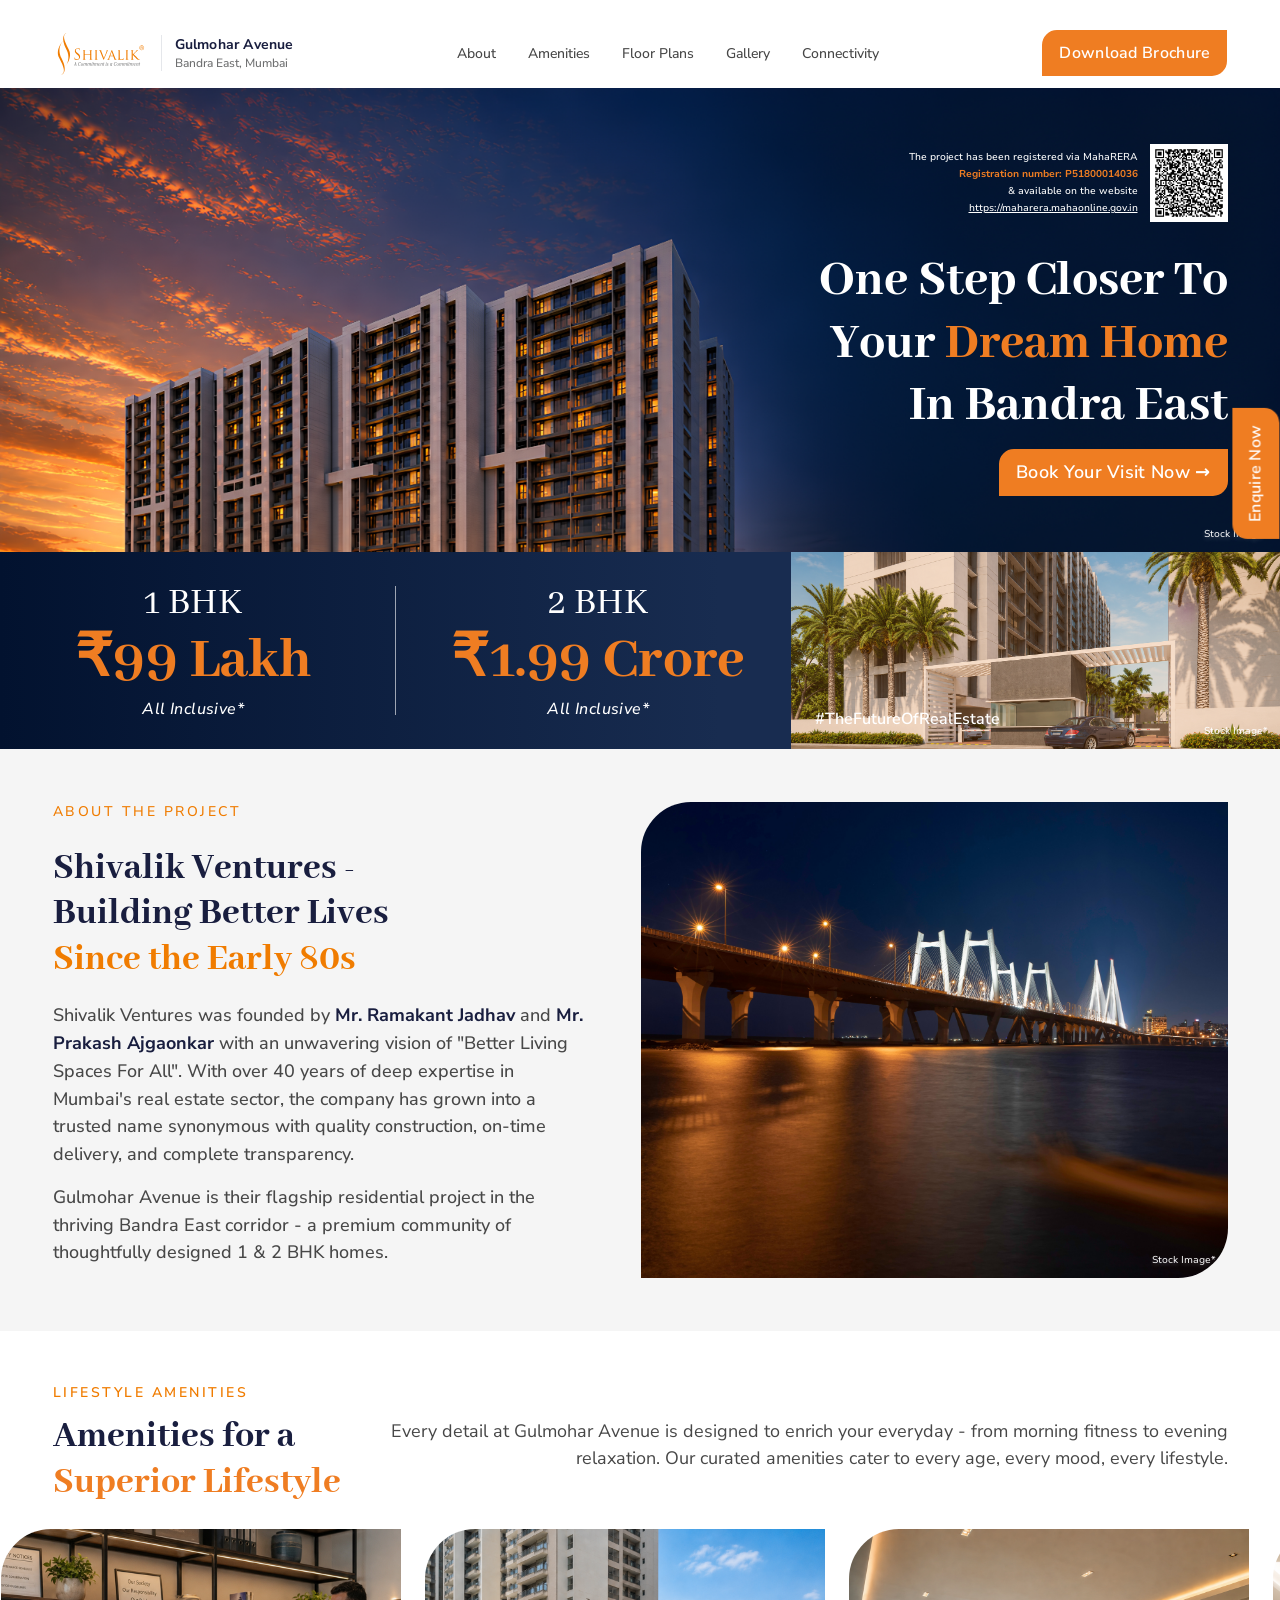
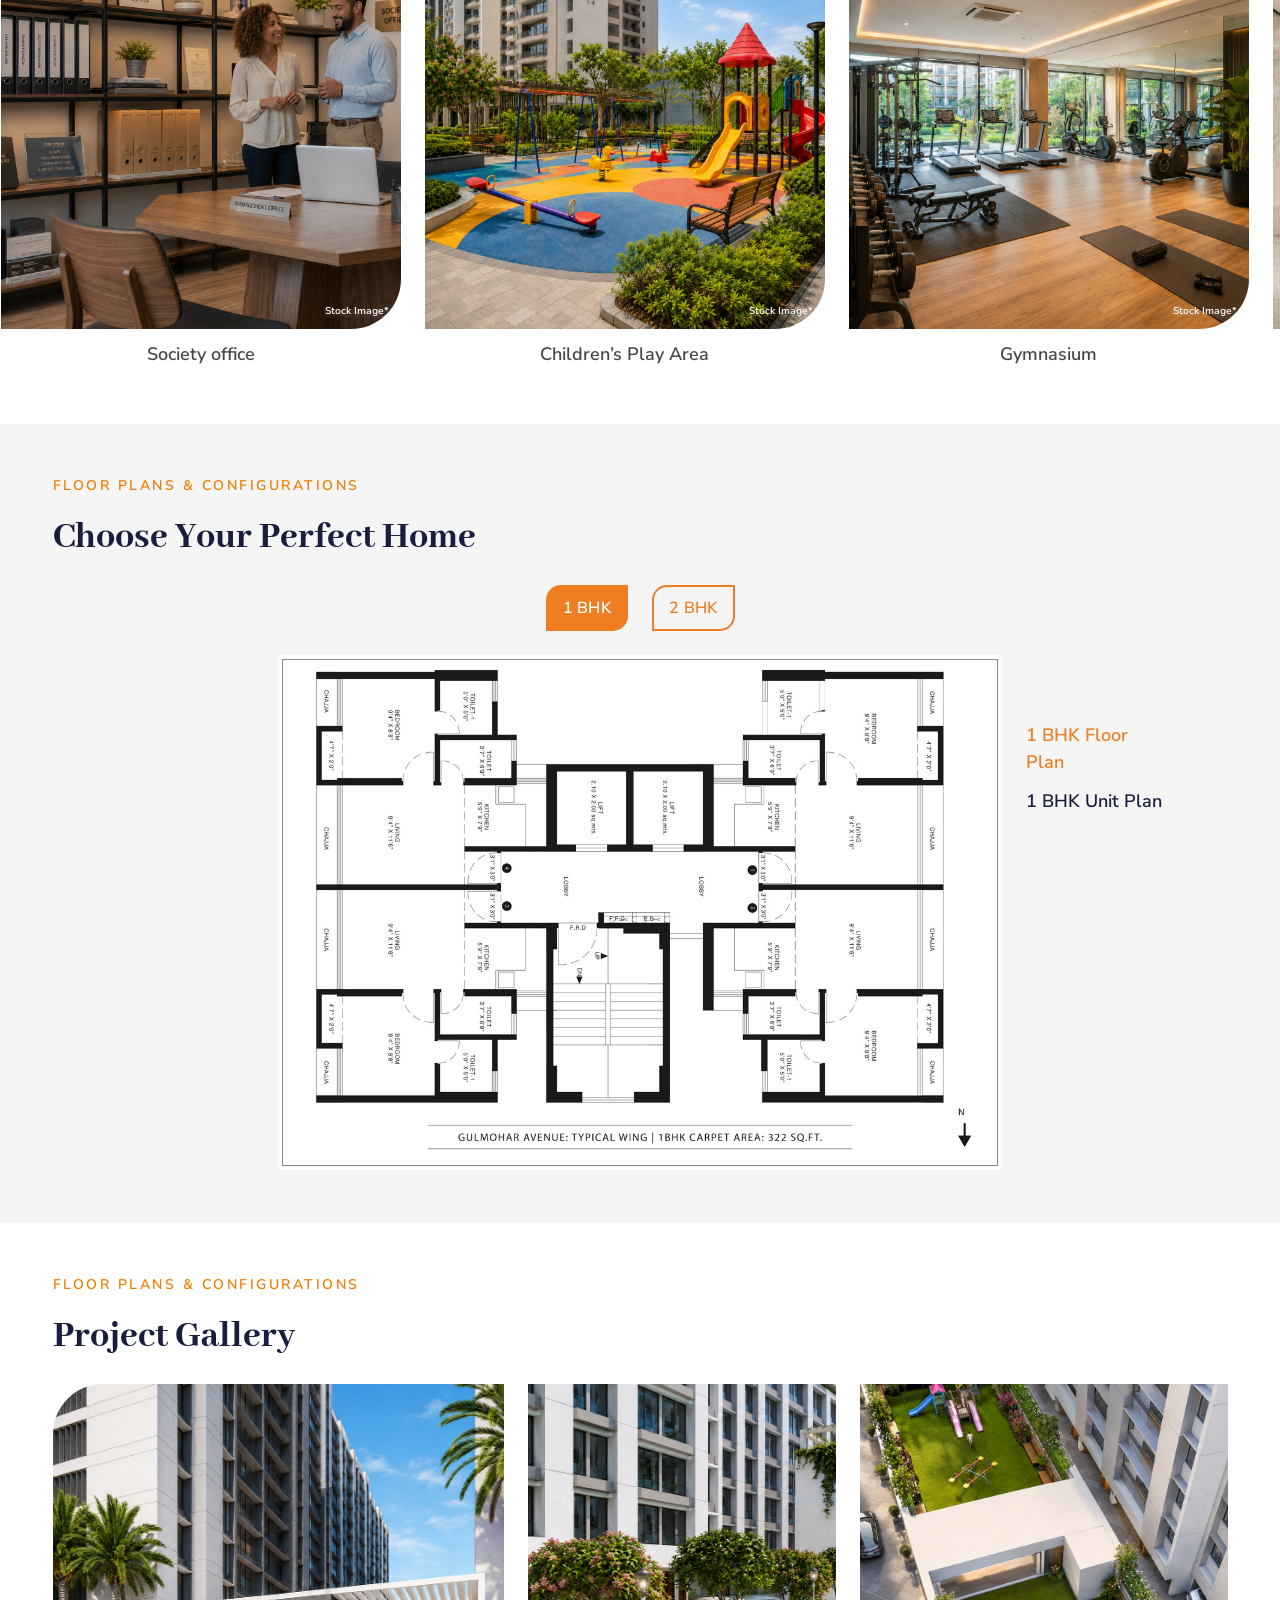
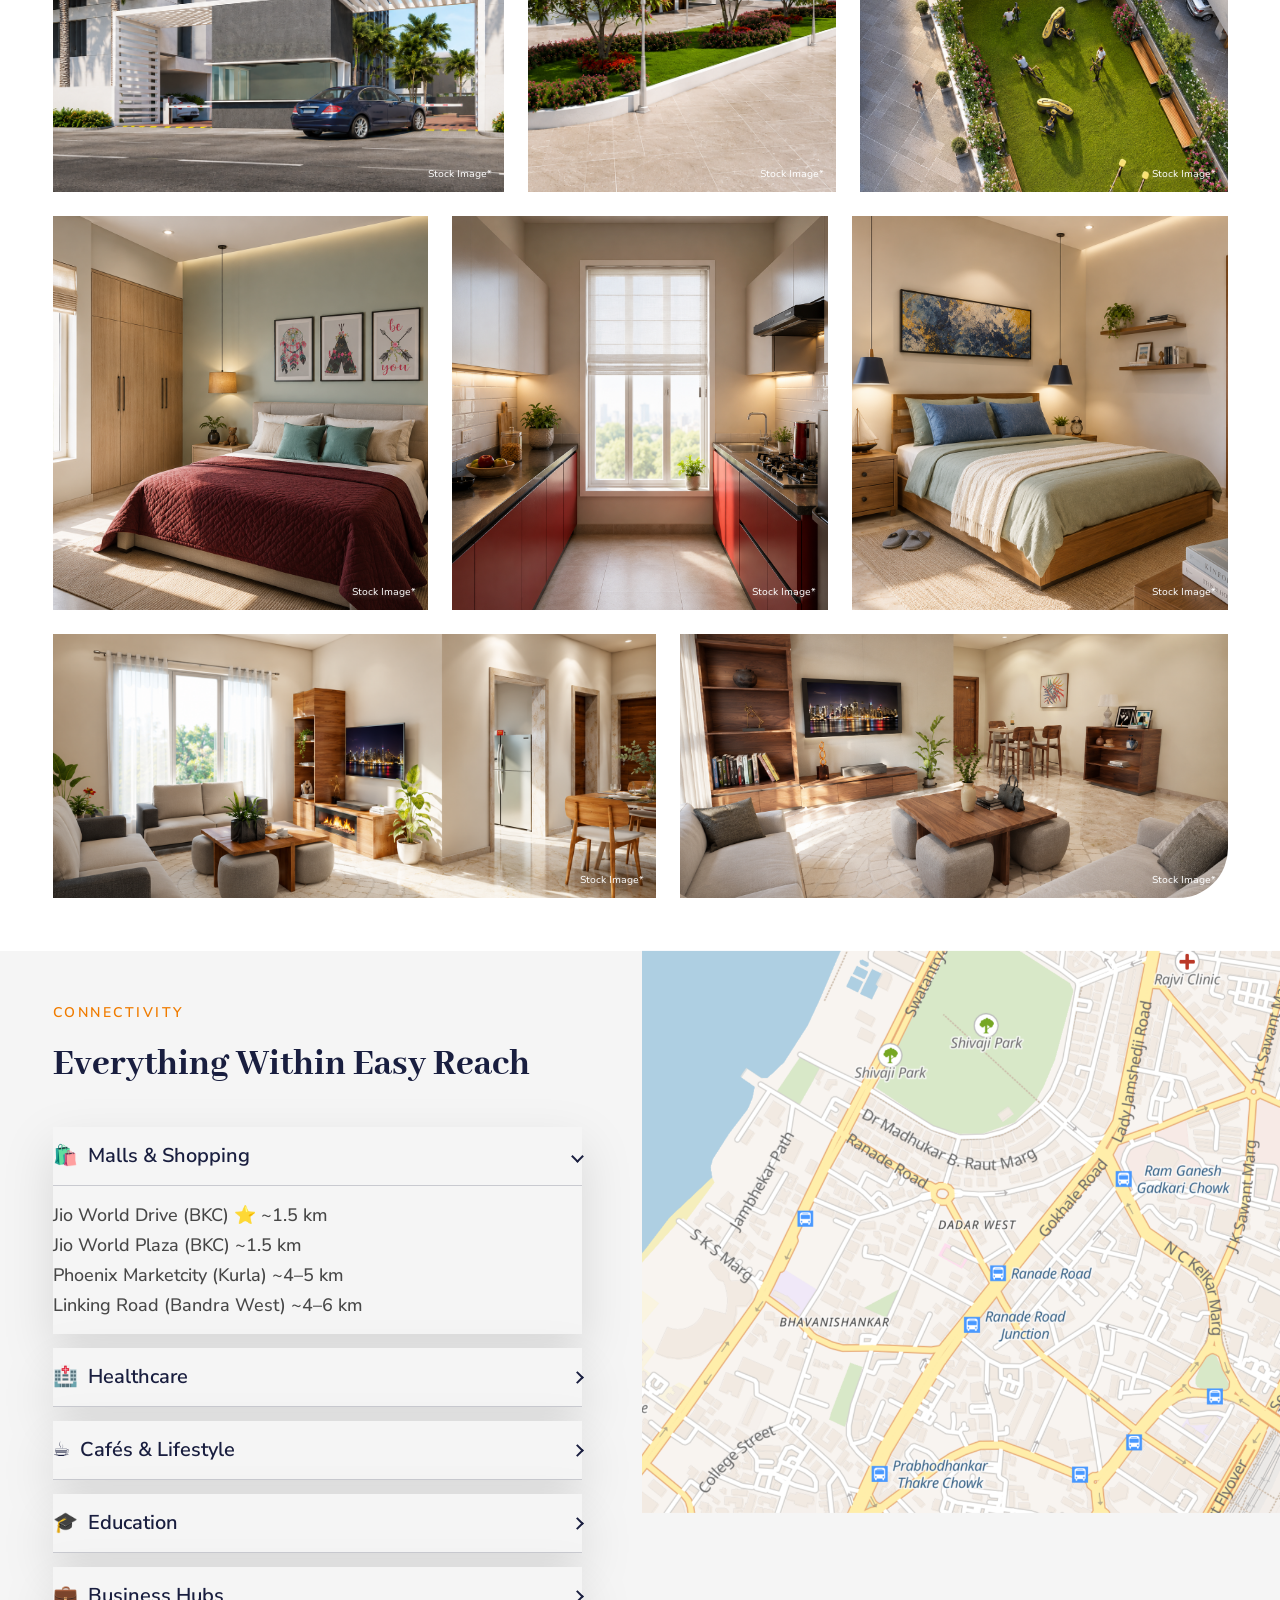
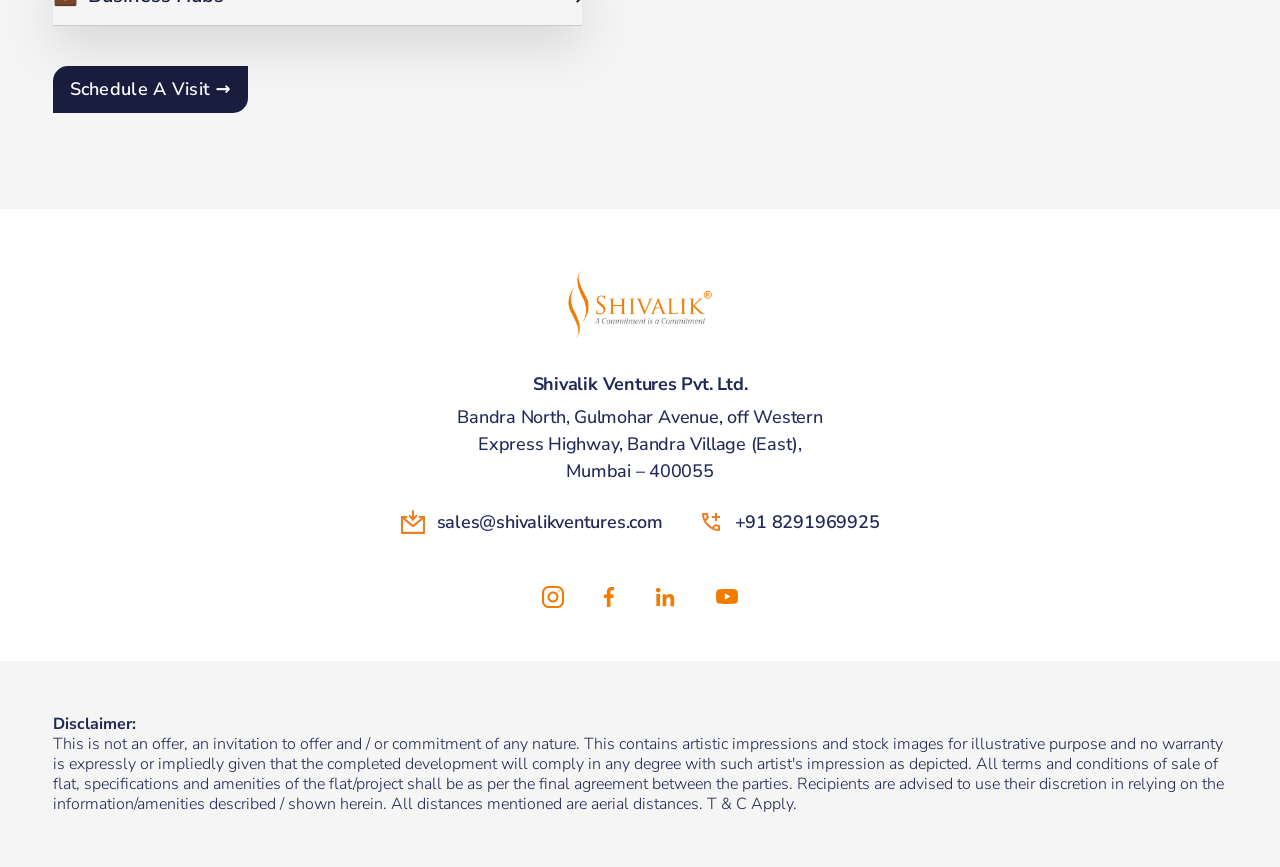
==== index.html @ 250f9757 "Add Gulmohar Avenue landing page from Figma design Static HTML/CSS/JS implementation of the Shivalik" ====
<!doctype html>
<html lang="en">
<head>
<meta charset="utf-8">
<meta name="viewport" content="width=device-width, initial-scale=1">
<title>Gulmohar Avenue | Shivalik Ventures, Bandra East, Mumbai</title>
<meta name="description" content="1 & 2 BHK homes at Gulmohar Avenue, Bandra East, Mumbai by Shivalik Ventures. MahaRERA P51800014036.">
<link rel="preconnect" href="https://fonts.googleapis.com">
<link rel="preconnect" href="https://fonts.gstatic.com" crossorigin>
<link href="https://fonts.googleapis.com/css2?family=Abhaya+Libre:wght@800&family=Nunito+Sans:wght@400;600;700&display=swap" rel="stylesheet">
<link rel="stylesheet" href="styles.css">
</head>
<body>

<header class="nav">
  <div class="container nav__inner">
    <a class="brand" href="#top">
      <img src="assets/shivalik-logo.svg" alt="Shivalik Ventures" width="96" height="55">
      <span class="brand__text"><strong>Gulmohar Avenue</strong><small>Bandra East, Mumbai</small></span>
    </a>
    <nav class="nav__menu" aria-label="Primary">
      <a href="#about">About</a>
      <a href="#amenities">Amenities</a>
      <a href="#floor-plans">Floor Plans</a>
      <a href="#gallery">Gallery</a>
      <a href="#connectivity">Connectivity</a>
    </nav>
    <a class="btn btn--orange" href="#contact">Download Brochure</a>
  </div>
</header>

<main id="top">
  <section class="hero">
    <div class="hero__image">
      <div class="container hero__content">
        <div class="rera">
          <p>The project has been registered via MahaRERA<br>
            <b>Registration number: P51800014036</b><br>
            &amp; available on the website<br>
            <a href="https://maharera.mahaonline.gov.in" target="_blank" rel="noopener">https://maharera.mahaonline.gov.in</a></p>
          <img src="assets/rera-qr.png" alt="MahaRERA QR code" width="78" height="78">
        </div>
        <h1>One Step Closer to<br>Your <em>Dream Home</em><br>In Bandra East</h1>
        <a class="btn btn--orange btn--lg" href="#contact">Book Your Visit Now →</a>
      </div>
      <span class="stock">Stock Image*</span>
    </div>
    <div class="hero__bar">
      <div class="pricing">
        <div class="price"><span class="price__cfg">1 BHK</span><span class="price__val">₹99 Lakh</span><span class="price__note">All Inclusive*</span></div>
        <div class="pricing__divider" aria-hidden="true"></div>
        <div class="price"><span class="price__cfg">2 BHK</span><span class="price__val">₹1.99 Crore</span><span class="price__note">All Inclusive*</span></div>
      </div>
      <div class="project">
        <img src="assets/project-image.png" alt="Gulmohar Avenue">
        <span class="project__tag">#TheFutureOfRealEstate</span>
        <span class="stock">Stock Image*</span>
      </div>
    </div>
  </section>

  <section class="about" id="about">
    <div class="about__text">
      <p class="eyebrow">About the Project</p>
      <h2>Shivalik Ventures -<br>Building Better Lives<br><em>Since the Early 80s</em></h2>
      <p>Shivalik Ventures was founded by <b>Mr. Ramakant Jadhav</b> and <b>Mr. Prakash Ajgaonkar</b> with an unwavering vision of "Better Living Spaces For All". With over 40 years of deep expertise in Mumbai's real estate sector, the company has grown into a trusted name synonymous with quality construction, on-time delivery, and complete transparency.</p>
      <p>Gulmohar Avenue is their flagship residential project in the thriving Bandra East corridor - a premium community of thoughtfully designed 1 &amp; 2 BHK homes.</p>
    </div>
    <figure class="about__image">
      <img src="assets/about.png" alt="Bandra-Worli Sea Link at dusk">
      <span class="stock">Stock Image*</span>
    </figure>
  </section>

  <section class="amenities" id="amenities">
    <div class="container amenities__head">
      <div>
        <p class="eyebrow">Lifestyle Amenities</p>
        <h2>Amenities for a<br><em>Superior Lifestyle</em></h2>
      </div>
      <p class="amenities__lede">Every detail at Gulmohar Avenue is designed to enrich your everyday - from morning fitness to evening relaxation. Our curated amenities cater to every age, every mood, every lifestyle.</p>
    </div>
    <div class="strip" tabindex="0" aria-label="Amenity photos">
      <figure><div class="tile"><img src="assets/office.png" alt="" loading="lazy"><span class="stock">Stock Image*</span></div><figcaption>Society office</figcaption></figure>
      <figure><div class="tile"><img src="assets/play.png" alt="" loading="lazy"><span class="stock">Stock Image*</span></div><figcaption>Children’s Play Area</figcaption></figure>
      <figure><div class="tile"><img src="assets/gym.png" alt="" loading="lazy"><span class="stock">Stock Image*</span></div><figcaption>Gymnasium</figcaption></figure>
      <figure><div class="tile"><img src="assets/lobby.png" alt="" loading="lazy"><span class="stock">Stock Image*</span></div><figcaption>Decorative Entrance Lobby</figcaption></figure>
      <figure><div class="tile"><img src="assets/hall.png" alt="" loading="lazy"><span class="stock">Stock Image*</span></div><figcaption>Multipurpose Hall</figcaption></figure>
    </div>
  </section>

  <section class="plans" id="floor-plans">
    <div class="container">
      <p class="eyebrow">Floor Plans &amp; Configurations</p>
      <h2>Choose Your Perfect Home</h2>
      <div class="plans__tabs" role="tablist">
        <button class="btn btn--orange" role="tab" aria-selected="true" data-cfg="1 BHK">1 BHK</button>
        <button class="btn btn--outline" role="tab" aria-selected="false" data-cfg="2 BHK">2 BHK</button>
      </div>
      <div class="plans__body">
        <img id="plan-img" src="assets/floor-plan.png" alt="1 BHK floor plan" width="724" height="515">
        <div class="plans__details">
          <p id="plan-title" class="plans__title">1 BHK Floor Plan</p>
          <button class="plans__link" id="plan-unit">1 BHK Unit Plan</button>
        </div>
      </div>
    </div>
  </section>

  <section class="gallery" id="gallery">
    <div class="container">
      <p class="eyebrow">Floor Plans &amp; Configurations</p>
      <h2>Project Gallery</h2>
      <div class="bento">
        <div class="bento__row bento__row--1">
          <figure class="g g1"><img src="assets/gallery-1.png" alt="" loading="lazy"><span class="stock">Stock Image*</span></figure>
          <figure class="g g2"><img src="assets/gallery-2.png" alt="" loading="lazy"><span class="stock">Stock Image*</span></figure>
          <figure class="g g3"><img src="assets/gallery-3.png" alt="" loading="lazy"><span class="stock">Stock Image*</span></figure>
        </div>
        <div class="bento__row bento__row--2">
          <figure class="g"><img src="assets/gallery-4.png" alt="" loading="lazy"><span class="stock">Stock Image*</span></figure>
          <figure class="g"><img src="assets/gallery-5.png" alt="" loading="lazy"><span class="stock">Stock Image*</span></figure>
          <figure class="g"><img src="assets/gallery-6.png" alt="" loading="lazy"><span class="stock">Stock Image*</span></figure>
        </div>
        <div class="bento__row bento__row--3">
          <figure class="g g7"><img src="assets/gallery-7.png" alt="" loading="lazy"><span class="stock">Stock Image*</span></figure>
          <figure class="g g8"><img src="assets/gallery-8.png" alt="" loading="lazy"><span class="stock">Stock Image*</span></figure>
        </div>
      </div>
    </div>
  </section>

  <section class="connect" id="connectivity">
    <div class="connect__map"><img src="assets/map.png" alt="Map of the area around Gulmohar Avenue"></div>
    <div class="connect__left">
      <p class="eyebrow">Connectivity</p>
      <h2>Everything Within Easy Reach</h2>
      <div class="acc">
        <details open>
          <summary>🛍️&nbsp; Malls &amp; Shopping</summary>
          <ul><li>Jio World Drive (BKC) ⭐ ~1.5 km</li><li>Jio World Plaza (BKC) ~1.5 km</li><li>Phoenix Marketcity (Kurla) ~4–5 km</li><li>Linking Road (Bandra West) ~4–6 km</li></ul>
        </details>
        <details>
          <summary>🏥&nbsp; Healthcare</summary>
          <ul><li>Jio World Drive (BKC) ⭐ ~1.5 km</li><li>Jio World Plaza (BKC) ~1.5 km</li><li>Phoenix Marketcity (Kurla) ~4–5 km</li><li>Linking Road (Bandra West) ~4–6 km</li></ul>
        </details>
        <details>
          <summary>☕&nbsp; Cafés &amp; Lifestyle</summary>
          <ul><li>Jio World Drive (BKC) ⭐ ~1.5 km</li><li>Jio World Plaza (BKC) ~1.5 km</li><li>Phoenix Marketcity (Kurla) ~4–5 km</li><li>Linking Road (Bandra West) ~4–6 km</li></ul>
        </details>
        <details>
          <summary>🎓&nbsp; Education</summary>
          <ul><li>Jio World Drive (BKC) ⭐ ~1.5 km</li><li>Jio World Plaza (BKC) ~1.5 km</li><li>Phoenix Marketcity (Kurla) ~4–5 km</li><li>Linking Road (Bandra West) ~4–6 km</li></ul>
        </details>
        <details>
          <summary>💼&nbsp; Business Hubs</summary>
          <ul><li>Jio World Drive (BKC) ⭐ ~1.5 km</li><li>Jio World Plaza (BKC) ~1.5 km</li><li>Phoenix Marketcity (Kurla) ~4–5 km</li><li>Linking Road (Bandra West) ~4–6 km</li></ul>
        </details>
      </div>
      <a class="btn btn--blue btn--lg" href="#contact">Schedule A Visit →</a>
    </div>
  </section>
</main>

<footer id="contact">
  <div class="contact">
    <div class="contact__logo"><img src="assets/mindstep-logo.png" alt="Gulmohar Avenue"></div>
    <address>
      <strong>Shivalik Ventures Pvt. Ltd.</strong>
      Bandra North, Gulmohar Avenue, off Western Express Highway, Bandra Village (East), Mumbai – 400055
    </address>
    <div class="contact__row">
      <a href="mailto:sales@shivalikventures.com"><img src="assets/email-icon.svg" alt="" width="24" height="24">sales@shivalikventures.com</a>
      <a href="tel:+918291969925"><img src="assets/call-icon.svg" alt="" width="24" height="24">+91 8291969925</a>
    </div>
    <div class="social">
      <a href="#" aria-label="Instagram"><img src="assets/instagram.svg" alt="" width="22" height="22"></a>
      <a href="#" aria-label="Facebook"><img src="assets/facebook.svg" alt="" width="10" height="20"></a>
      <a href="#" aria-label="LinkedIn"><img src="assets/linkedin.svg" alt="" width="22" height="22"></a>
      <a href="#" aria-label="YouTube"><img src="assets/youtube.svg" alt="" width="22" height="22"></a>
    </div>
  </div>
  <div class="disclaimer">
    <div class="container">
      <b>Disclaimer:</b>
      <p>This is not an offer, an invitation to offer and / or commitment of any nature. This contains artistic impressions and stock images for illustrative purpose and no warranty is expressly or impliedly given that the completed development will comply in any degree with such artist's impression as depicted. All terms and conditions of sale of flat, specifications and amenities of the flat/project shall be as per the final agreement between the parties. Recipients are advised to use their discretion in relying on the information/amenities described / shown herein. All distances mentioned are aerial distances. T &amp; C Apply.</p>
    </div>
  </div>
</footer>

<a class="enquire btn btn--orange" href="#contact">Enquire Now</a>

<script src="main.js"></script>
</body>
</html>
---- styles.css ----
:root {
  --orange: #ef7d22;
  --orange-text: #f07c00;
  --blue: #191e3f;
  --body: #474747;
  --grey: #f5f5f5;
  --radius: 50px;
  --sans: "Proxima Nova", "Nunito Sans", system-ui, sans-serif;
  --serif: "Abhaya Libre", Georgia, serif;
}
*, *::before, *::after { box-sizing: border-box; }
html { scroll-behavior: smooth; scroll-padding-top: 80px; }
body { margin: 0; font-family: var(--sans); color: var(--body); background: #fff; font-size: 18px; line-height: 1.5; }
img { display: block; max-width: 100%; }
a { color: inherit; }
h1, h2 { font-family: var(--serif); font-weight: 800; color: var(--blue); margin: 0; }
h2 { font-size: clamp(30px, 4vw, 38px); line-height: 1.2; }
em { font-style: normal; color: var(--orange); }
.container { width: min(1175px, 100% - 32px); margin-inline: auto; }
.eyebrow { margin: 0 0 20px; color: var(--orange-text); font-size: 14px; font-weight: 600; letter-spacing: 2.5px; text-transform: uppercase; line-height: 18px; }

.btn { display: inline-flex; align-items: center; justify-content: center; padding: 10px 15px; border: 2px solid transparent; border-radius: 15px 0 15px 0; font: 600 16px/22.5px var(--sans); letter-spacing: .3px; color: #fff; text-decoration: none; cursor: pointer; white-space: nowrap; }
.btn--lg { font-size: 18px; }
.btn--orange { background: var(--orange); border-color: var(--orange); }
.btn--outline { background: transparent; border-color: var(--orange); color: var(--orange); }
.btn--blue { background: var(--blue); border-color: var(--blue); }

.stock { position: absolute; right: 12px; bottom: 12px; font-size: 10px; line-height: 12px; color: #fff; text-shadow: 0 2px 4px rgba(255,255,255,.25); }

/* Nav */
.nav { position: sticky; top: 0; z-index: 20; background: #fff; }
.nav__inner { display: flex; align-items: center; justify-content: space-between; gap: 24px; height: 88px; padding-top: 18px; }
.brand { display: flex; align-items: center; gap: 12px; text-decoration: none; }
.brand__text { display: flex; flex-direction: column; border-left: 1px solid #e5e7eb; padding-left: 13px; }
.brand__text strong { font-size: 14px; line-height: 19.5px; letter-spacing: .2px; color: var(--blue); }
.brand__text small { font-size: 12px; line-height: 16.5px; color: #6e6f70; font-weight: 500; }
.nav__menu { display: flex; gap: 32px; font-size: 14px; font-weight: 500; }
.nav__menu a { text-decoration: none; }
.nav__menu a:hover { color: var(--orange); }

/* Hero */
.hero__image { position: relative; height: 464px; background: #03122c url("assets/hero.png") left top / cover no-repeat; }
.hero__content { height: 100%; display: flex; flex-direction: column; align-items: flex-end; justify-content: center; gap: 12px; text-align: right; color: #fff; }
.hero h1 { color: #fff; font-size: clamp(34px, 4.6vw, 52px); line-height: 1.2; text-transform: capitalize; }
.hero h1 em { color: var(--orange); }
.rera { display: flex; align-items: center; gap: 12px; font-size: 10px; line-height: 17px; font-weight: 500; margin-bottom: 16px; }
.rera p { margin: 0; }
.rera b { color: var(--orange); }
.rera img { width: 78px; height: 78px; object-fit: cover; }
.hero__bar { display: grid; grid-template-columns: 826fr 510fr; height: 197px; }
.pricing { background: linear-gradient(90deg, #02122f, #182c50 91%); display: flex; align-items: center; justify-content: center; gap: 36px; color: #fff; text-align: center; }
.price { display: flex; flex-direction: column; align-items: center; gap: 3px; width: 332px; letter-spacing: .4px; }
.price__cfg { font-family: var(--serif); font-size: 39px; line-height: 1.2; }
.price__val { font-family: var(--serif); font-weight: 800; font-size: clamp(36px, 4.6vw, 63px); line-height: 1.1; color: var(--orange); white-space: nowrap; }
.price__note { font-style: italic; font-weight: 500; font-size: 16px; }
.pricing__divider { width: 1px; height: 129px; background: rgba(255,255,255,.6); }
.project { position: relative; overflow: hidden; }
.project img { width: 100%; height: 100%; object-fit: cover; }
.project::after { content: ""; position: absolute; inset: 0; background: rgba(239,125,34,.2); }
.project__tag, .project .stock { z-index: 1; }
.project__tag { position: absolute; left: 24px; bottom: 18px; color: #fff; font-weight: 600; font-size: 16px; }

/* About */
.about { display: flex; align-items: center; justify-content: center; gap: 56px; min-height: 582px; padding: 40px 16px; background: var(--grey); }
.about__text { width: 532px; }
.about__text h2 { margin-bottom: 20px; line-height: 1.2; }
.about__text h2 em { color: var(--orange-text); }
.about__text p { margin: 0 0 15px; font-weight: 500; line-height: 27.75px; }
.about__text p.eyebrow { margin-bottom: 20px; }
.about__text b { color: var(--blue); }
.about__image { position: relative; margin: 0; width: 587px; height: 476px; overflow: hidden; border-radius: var(--radius) 0 var(--radius) 0; }
.about__image img { width: 100%; height: 100%; object-fit: cover; }

/* Amenities */
.amenities { padding-top: 53px; }
.amenities__head { display: flex; align-items: center; gap: 19px; padding-bottom: 24px; }
.amenities__head > div { flex: none; }
.amenities__head .eyebrow { margin-bottom: 12px; }
.amenities__lede { flex: 1; margin: 0; text-align: right; line-height: 27px; }
.strip { display: flex; gap: 24px; overflow-x: auto; padding: 0 0 16px; scroll-snap-type: x proximity; scrollbar-width: thin; }
.strip figure { flex: none; width: 400px; margin: 0; scroll-snap-align: start; text-align: center; font-weight: 600; }
.strip figure:first-child { margin-left: max(16px, (100vw - 1175px) / 2); }
.strip figure:last-child { margin-right: 16px; }
.tile { position: relative; height: 400px; margin-bottom: 12px; overflow: hidden; border-radius: var(--radius) 0 var(--radius) 0; }
.tile img { width: 100%; height: 100%; object-fit: cover; }

/* Floor plans */
.plans { margin-top: 40px; padding: 53px 0; background: var(--grey); }
.plans h2 { margin-bottom: 24px; }
.plans__tabs { display: flex; justify-content: center; gap: 24px; margin-bottom: 24px; }
.plans__body { position: relative; display: flex; justify-content: center; }
.plans__body img { width: 724px; height: auto; object-fit: cover; }
.plans__details { position: absolute; left: calc(50% + 386px); top: 67px; width: 137px; display: flex; flex-direction: column; gap: 12px; font-weight: 600; line-height: 27px; }
.plans__title { margin: 0; color: var(--orange); }
.plans__link { padding: 0; border: 0; background: none; font: inherit; color: var(--blue); text-align: left; cursor: pointer; }

/* Gallery */
.gallery { padding: 53px 0; }
.gallery h2 { margin-bottom: 24px; }
.bento { display: flex; flex-direction: column; gap: 24px; }
.bento__row { display: flex; gap: 24px; }
.bento__row--1 { height: 408px; }
.bento__row--2 { height: 394px; }
.bento__row--3 { height: 264px; }
.g { position: relative; margin: 0; flex: 1; overflow: hidden; }
.g img { width: 100%; height: 100%; object-fit: cover; }
.g1 { flex: 0 0 451px; border-top-left-radius: var(--radius); }
.g3 { flex: 0 0 368px; }
.g7 { flex: 0 0 603px; }
.g8 { border-bottom-right-radius: var(--radius); }

/* Connectivity */
.connect { position: relative; display: grid; grid-template-columns: 1fr 638px; background: var(--grey); }
.connect__map { order: 2; position: relative; }
.connect__map img { position: sticky; top: 88px; width: 100%; height: 562px; object-fit: cover; }
.connect__left { padding: 53px 60px 96px max(16px, calc((100vw - 1175px) / 2)); }
.connect__left h2 { margin-bottom: 40px; }
.acc { display: flex; flex-direction: column; gap: 14px; margin-bottom: 40px; max-width: 570px; }
.acc details { background: var(--grey); filter: drop-shadow(0 20px 25px rgba(0,0,0,.12)); }
.acc summary { display: flex; align-items: center; justify-content: space-between; padding: 14px 0; border-bottom: 1px solid rgba(25,30,63,.2); font-size: 20px; font-weight: 600; color: var(--blue); cursor: pointer; list-style: none; }
.acc summary::-webkit-details-marker { display: none; }
.acc summary::after { content: ""; width: 9px; height: 9px; border-right: 2px solid var(--blue); border-bottom: 2px solid var(--blue); transform: rotate(45deg); transition: transform .2s; }
.acc details:not([open]) summary::after { transform: rotate(-45deg); }
.acc ul { margin: 0; padding: 14px 0; list-style: none; font-weight: 500; line-height: 30px; }

/* Footer */
.contact { display: flex; flex-direction: column; align-items: center; gap: 24px; padding: 53px 16px; text-align: center; color: #222957; letter-spacing: -.23px; }
.contact__logo { width: 246px; height: 85px; overflow: hidden; }
.contact__logo img { width: 100%; height: 100%; object-fit: contain; }
.contact address { max-width: 382px; font-style: normal; font-weight: 500; line-height: 27px; }
.contact address strong { display: block; margin-bottom: 6px; font-weight: 700; }
.contact__row { display: flex; flex-wrap: wrap; justify-content: center; gap: 12px 36px; }
.contact__row a { display: flex; align-items: center; gap: 12px; font-weight: 600; text-decoration: none; }
.social { display: flex; align-items: center; gap: 40px; margin-top: 26px; }
.disclaimer { padding: 53px 0; background: var(--grey); color: #202751; font-size: 16px; line-height: 20px; }
.disclaimer p { margin: 0; font-weight: 300; }

.enquire { position: fixed; right: -41px; top: 50%; z-index: 30; transform: rotate(-90deg); transform-origin: center; }

/* Responsive */
@media (max-width: 1100px) {
  .nav__menu { display: none; }
  .connect { grid-template-columns: 1fr; }
  .connect__map { order: 0; }
  .connect__map img { position: static; height: 360px; }
  .connect__left { padding: 40px 16px 64px; }
  .plans__details { position: static; width: auto; margin-top: 16px; }
  .plans__body { flex-direction: column; align-items: center; }
}
@media (max-width: 860px) {
  .brand__text { display: none; }
  .hero__image { background-position: 30% top; }
  .hero__content { align-items: flex-start; text-align: left; }
  .hero__bar { grid-template-columns: 1fr; height: auto; }
  .pricing { flex-direction: column; gap: 24px; padding: 32px 16px; }
  .pricing__divider { width: 129px; height: 1px; }
  .price { width: auto; }
  .project { height: 197px; }
  .about { flex-direction: column; }
  .about__text, .about__image { width: 100%; }
  .about__image { height: 320px; }
  .amenities__head { flex-direction: column; align-items: flex-start; }
  .amenities__lede { text-align: left; }
  .strip figure { width: 280px; }
  .tile { height: 280px; }
  .bento__row { flex-direction: column; height: auto; }
  .g, .g1, .g3, .g7 { flex: none; height: 240px; }
  .nav__inner .btn { padding: 8px 10px; font-size: 14px; }
}
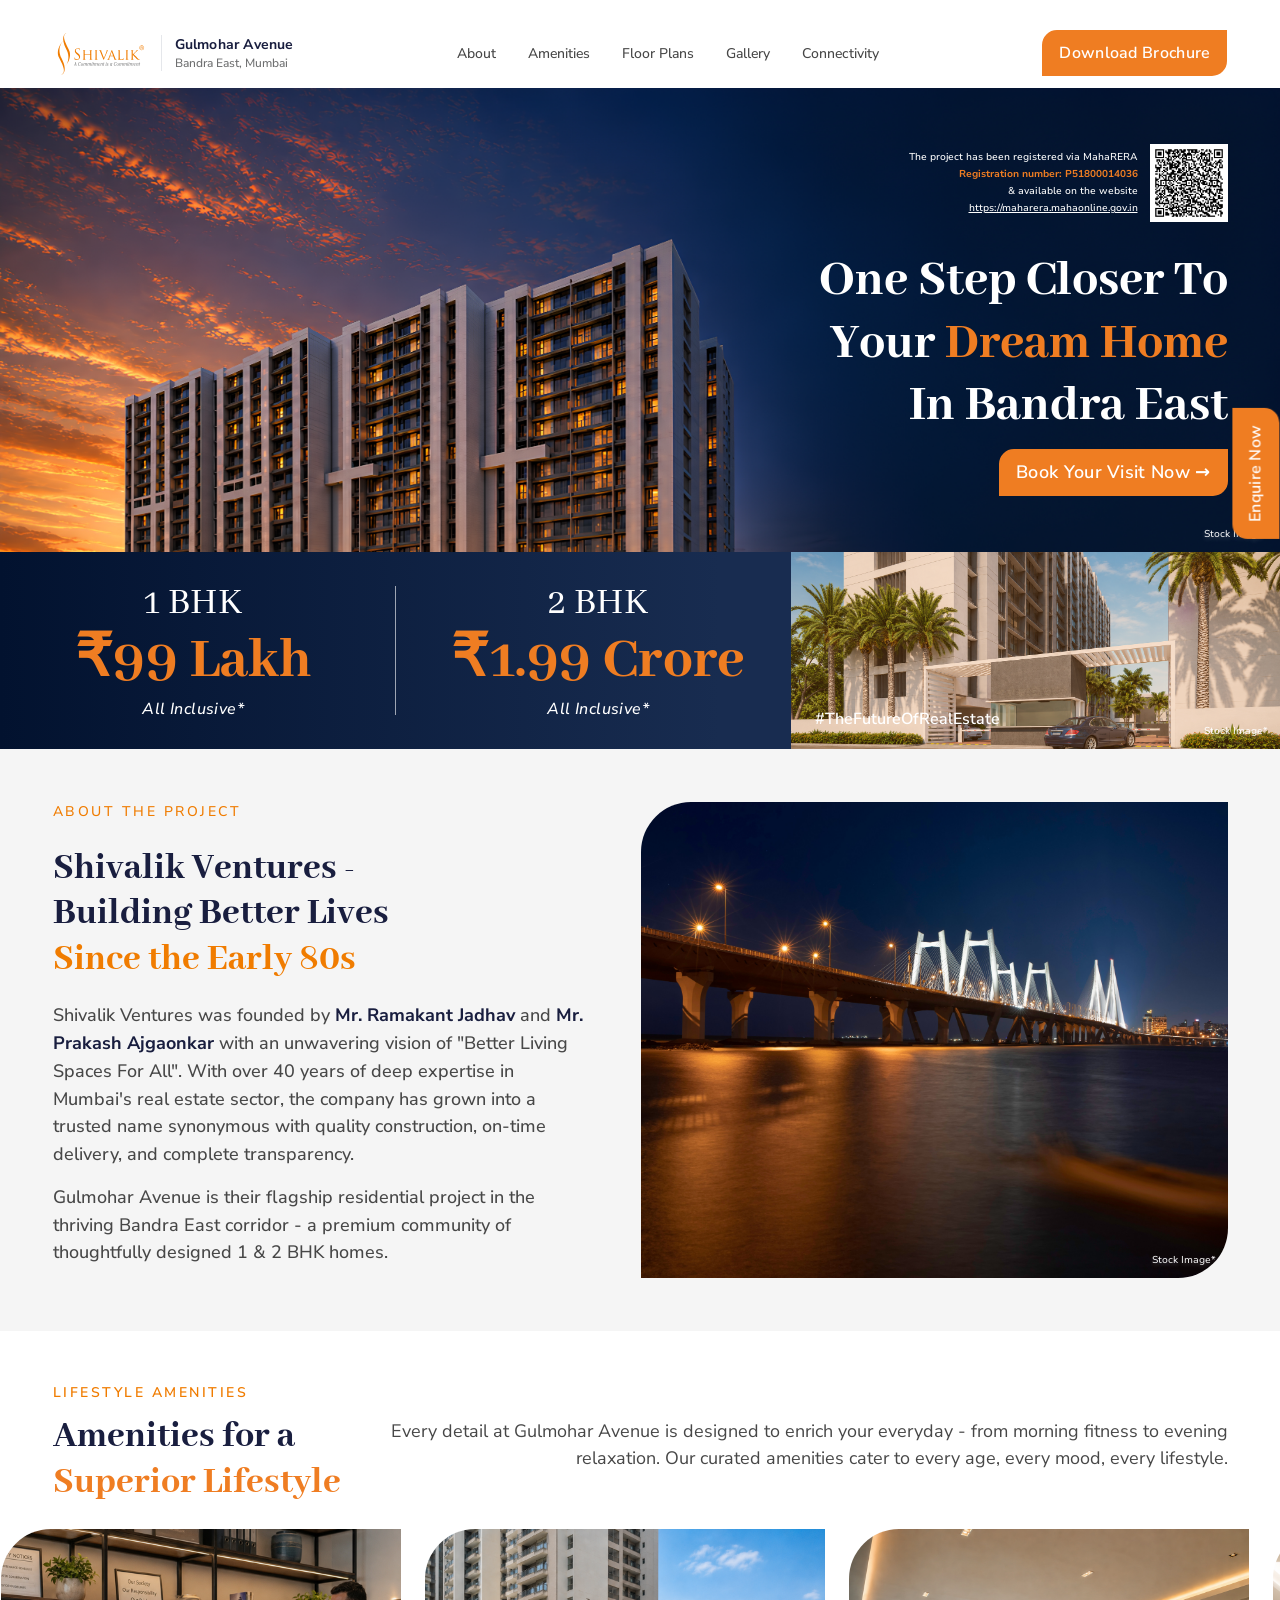
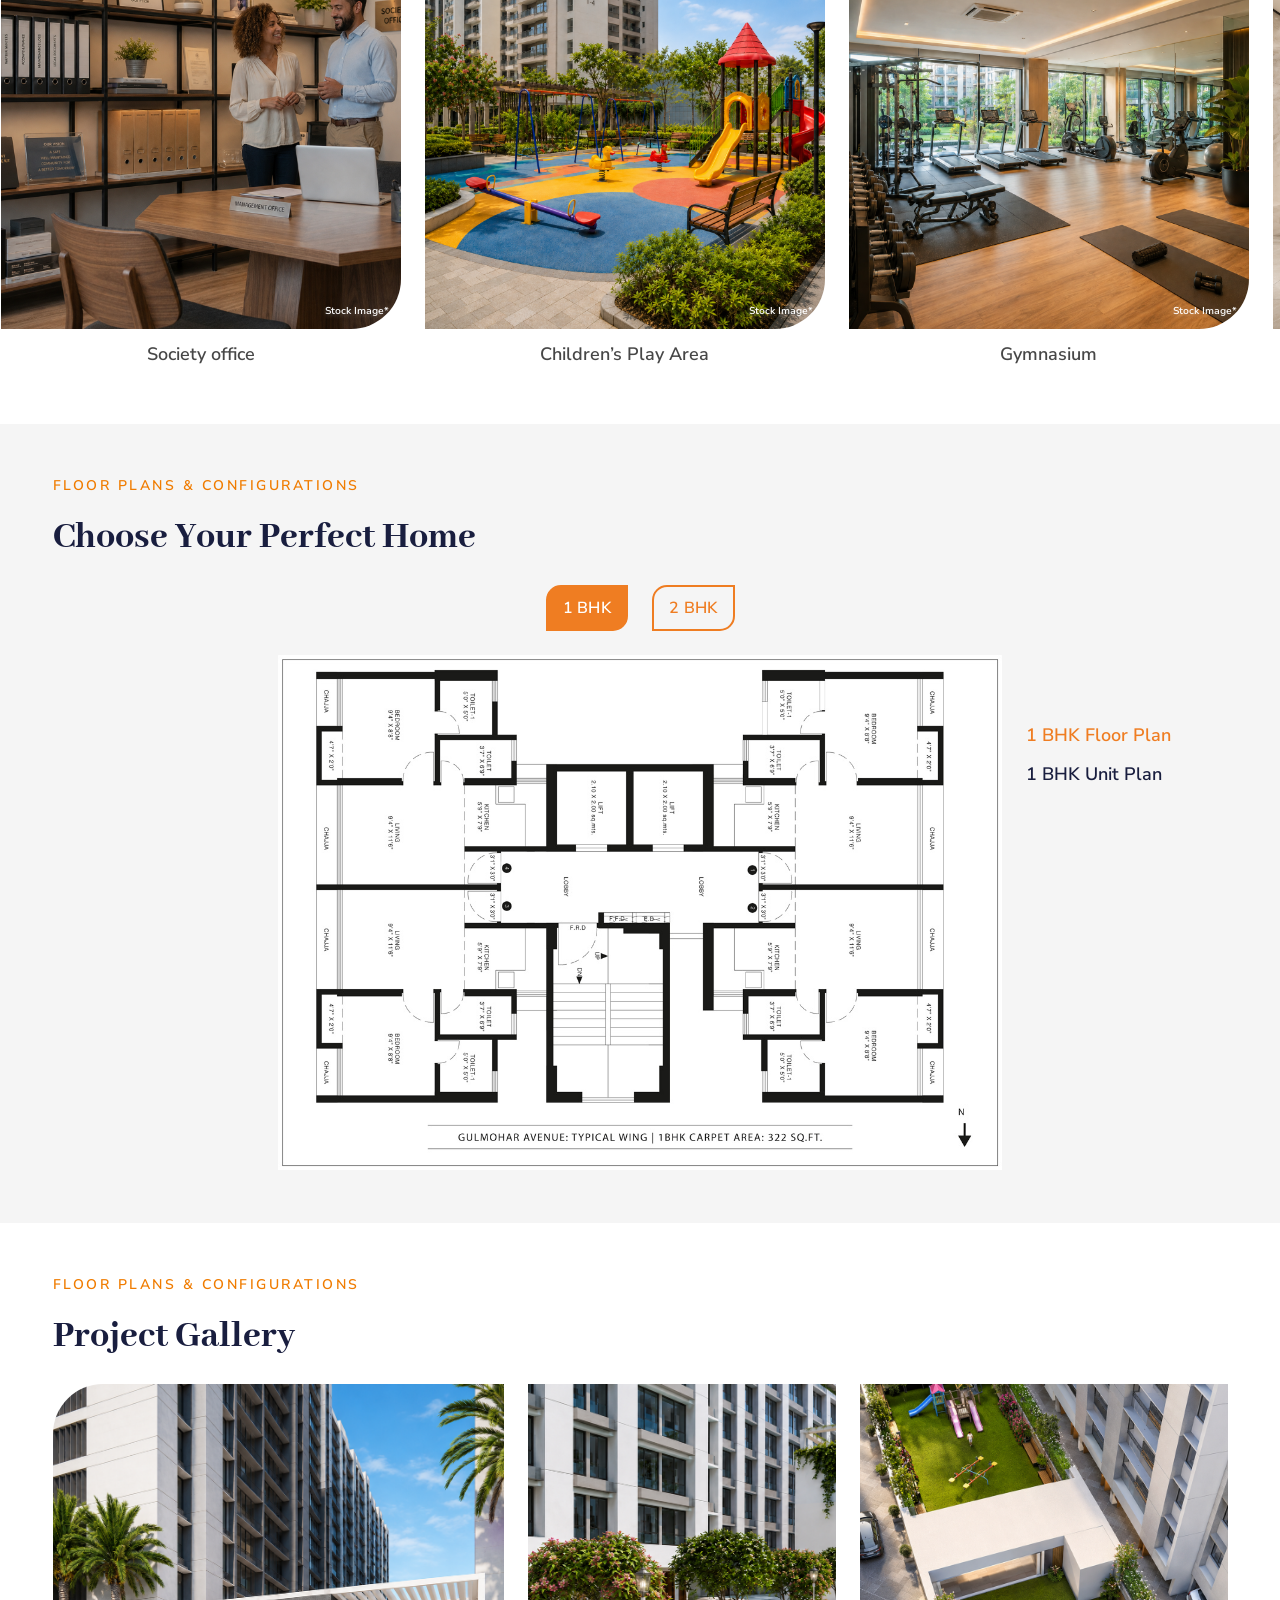
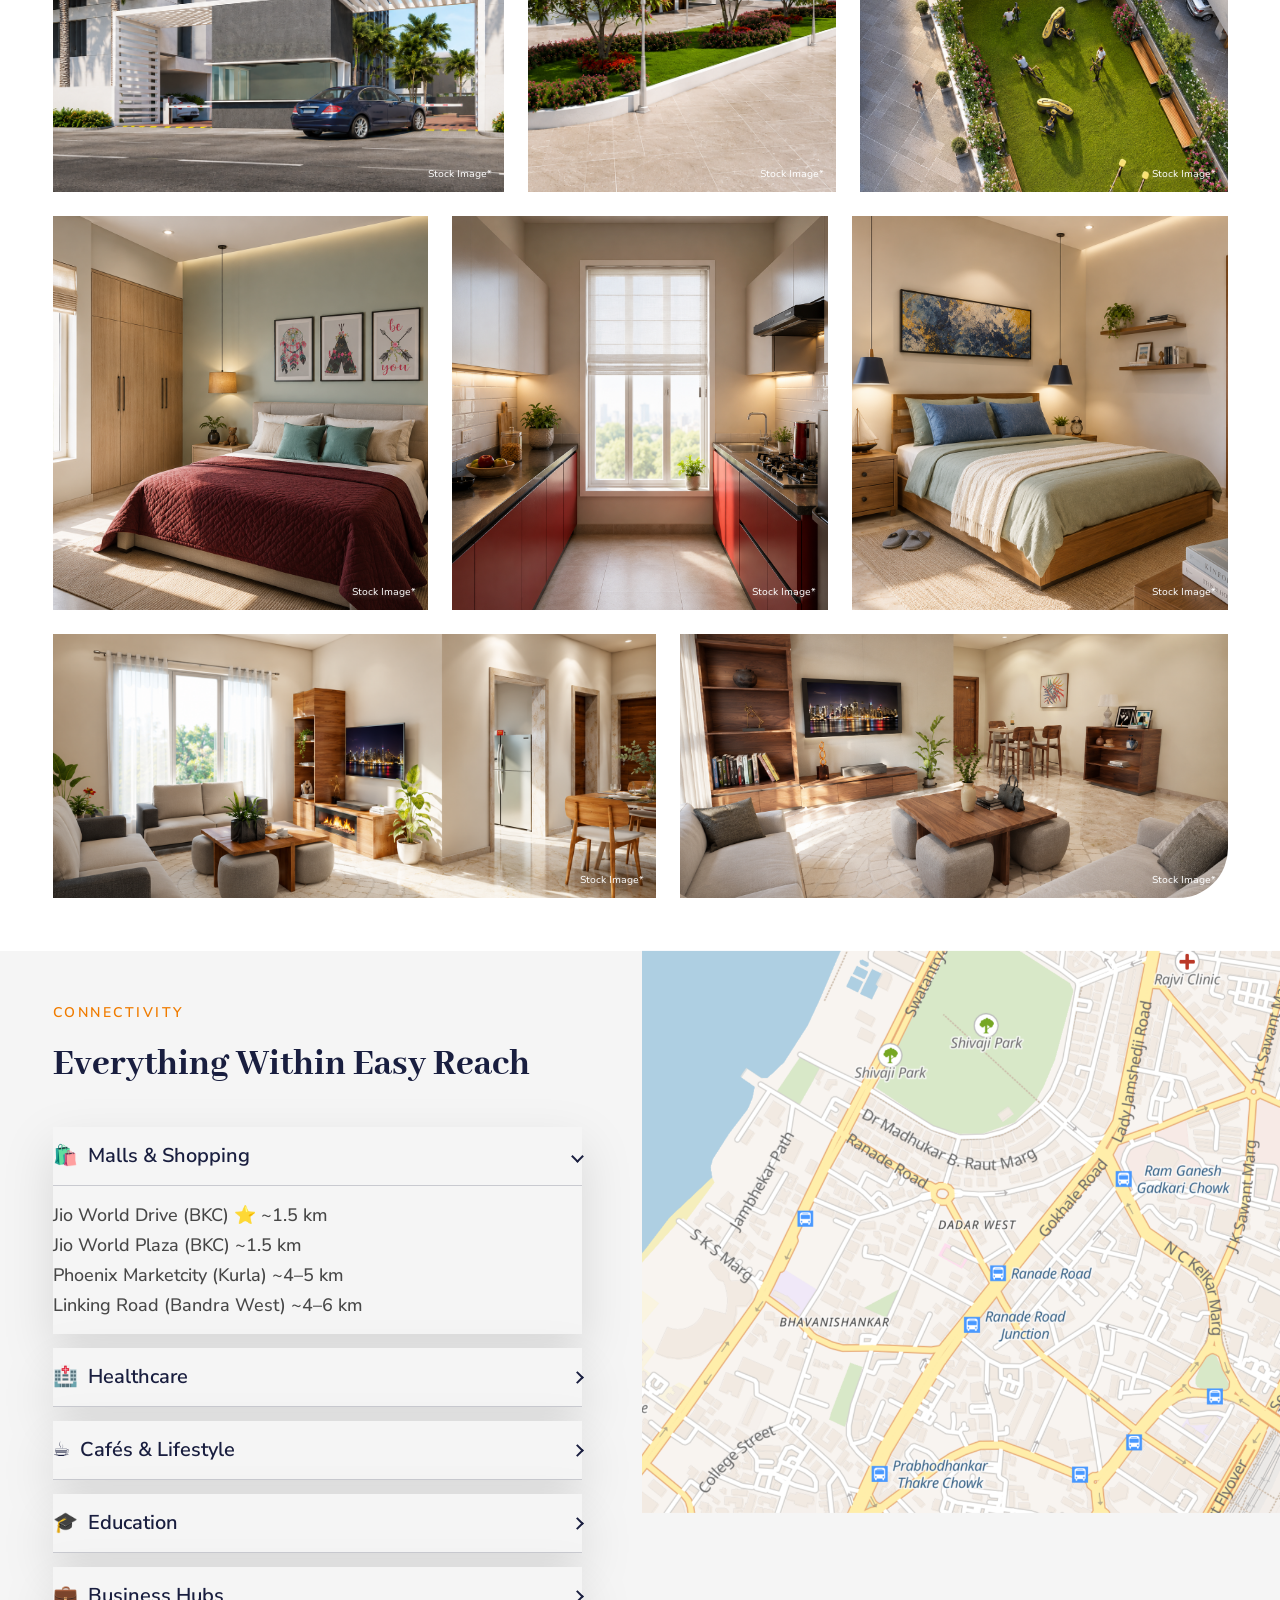
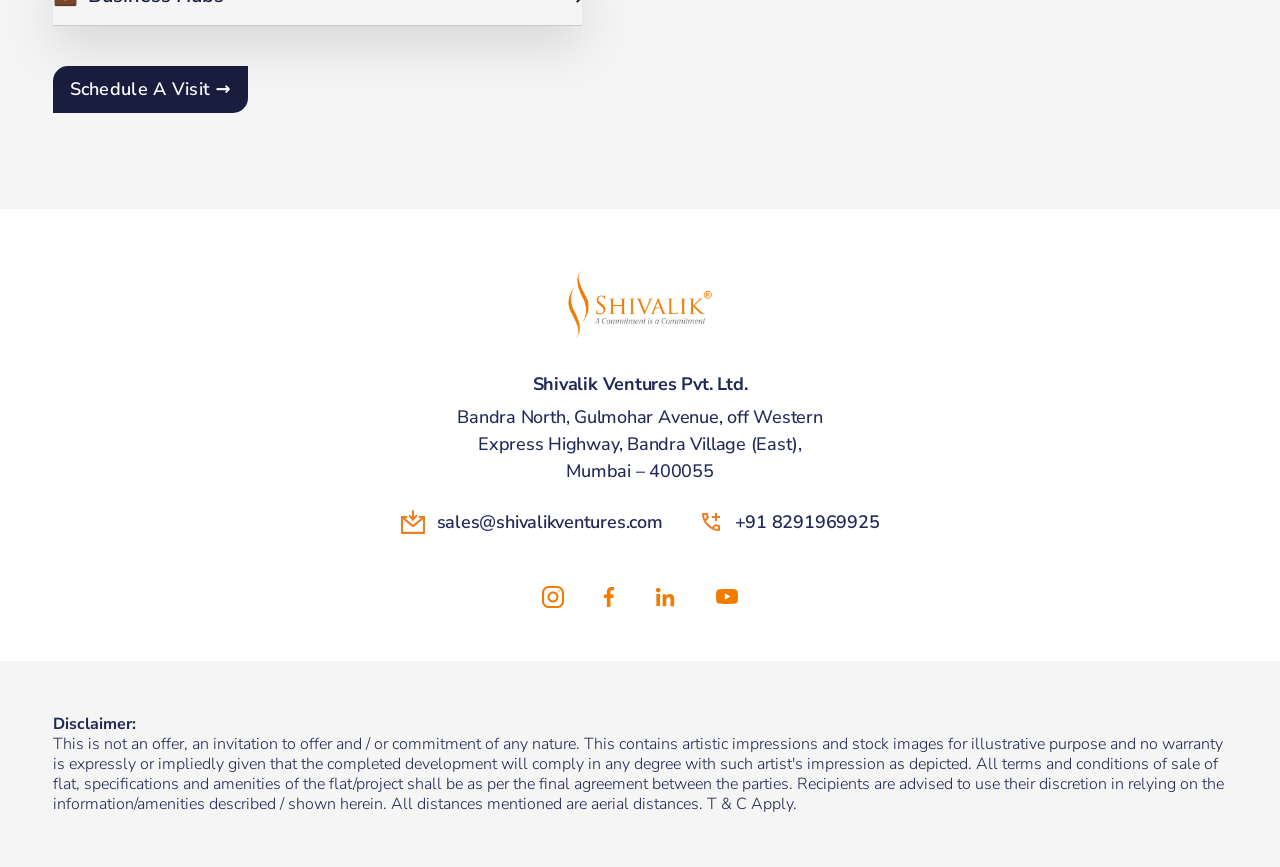
==== commit da3f6073: "Add 2 BHK and unit plan states and enquiry modals from the Figma prototype - Floor plans: 1 BHK / 2 " ====
--- a/index.html
+++ b/index.html
@@ -25,7 +25,7 @@
       <a href="#gallery">Gallery</a>
       <a href="#connectivity">Connectivity</a>
     </nav>
-    <a class="btn btn--orange" href="#contact">Download Brochure</a>
+    <button class="btn btn--orange" type="button" data-modal="brochure">Download Brochure</button>
   </div>
 </header>
 
@@ -41,7 +41,7 @@
           <img src="assets/rera-qr.png" alt="MahaRERA QR code" width="78" height="78">
         </div>
         <h1>One Step Closer to<br>Your <em>Dream Home</em><br>In Bandra East</h1>
-        <a class="btn btn--orange btn--lg" href="#contact">Book Your Visit Now →</a>
+        <button class="btn btn--orange btn--lg" type="button" data-modal="visit">Book Your Visit Now →</button>
       </div>
       <span class="stock">Stock Image*</span>
     </div>
@@ -93,15 +93,15 @@
     <div class="container">
       <p class="eyebrow">Floor Plans &amp; Configurations</p>
       <h2>Choose Your Perfect Home</h2>
-      <div class="plans__tabs" role="tablist">
-        <button class="btn btn--orange" role="tab" aria-selected="true" data-cfg="1 BHK">1 BHK</button>
-        <button class="btn btn--outline" role="tab" aria-selected="false" data-cfg="2 BHK">2 BHK</button>
+      <div class="plans__tabs" role="tablist" aria-label="Configuration">
+        <button class="btn btn--orange" type="button" role="tab" aria-selected="true" data-bhk="1">1 BHK</button>
+        <button class="btn btn--outline" type="button" role="tab" aria-selected="false" data-bhk="2">2 BHK</button>
       </div>
       <div class="plans__body">
-        <img id="plan-img" src="assets/floor-plan.png" alt="1 BHK floor plan" width="724" height="515">
+        <img id="plan-img" src="assets/floor-plan-1bhk.png" alt="1 BHK floor plan" width="724" height="515">
         <div class="plans__details">
-          <p id="plan-title" class="plans__title">1 BHK Floor Plan</p>
-          <button class="plans__link" id="plan-unit">1 BHK Unit Plan</button>
+          <button type="button" class="plans__item is-active" id="plan-floor" data-view="floor">1 BHK Floor Plan</button>
+          <button type="button" class="plans__item" id="plan-unit" data-view="unit">1 BHK Unit Plan</button>
         </div>
       </div>
     </div>
@@ -157,7 +157,7 @@
           <ul><li>Jio World Drive (BKC) ⭐ ~1.5 km</li><li>Jio World Plaza (BKC) ~1.5 km</li><li>Phoenix Marketcity (Kurla) ~4–5 km</li><li>Linking Road (Bandra West) ~4–6 km</li></ul>
         </details>
       </div>
-      <a class="btn btn--blue btn--lg" href="#contact">Schedule A Visit →</a>
+      <button class="btn btn--blue btn--lg" type="button" data-modal="visit">Schedule A Visit →</button>
     </div>
   </section>
 </main>
@@ -188,7 +188,39 @@
   </div>
 </footer>
 
-<a class="enquire btn btn--orange" href="#contact">Enquire Now</a>
+<button class="enquire btn btn--orange" type="button" data-modal="visit">Enquire Now</button>
+
+
+<dialog class="modal" id="modal-visit" aria-labelledby="visit-title">
+  <form class="modal__card" method="dialog" data-kind="visit" novalidate>
+    <h3 class="modal__title" id="visit-title">Book a Site Visit</h3>
+    <p class="modal__sub"><span>Our advisor will call you within 30 minutes</span><small>Office hours (11 AM – 6 PM)</small></p>
+    <div class="field"><label for="v-name">Full Name <i>*</i></label><input id="v-name" name="name" placeholder="Rahul Sharma" autocomplete="name" required></div>
+    <div class="field-row">
+      <div class="field"><label for="v-mobile">Mobile <i>*</i></label><input id="v-mobile" name="mobile" type="tel" inputmode="numeric" placeholder="98XXXXXXXX" autocomplete="tel-national" pattern="[0-9]{10}" required></div>
+      <div class="field"><label for="v-email">Email ID</label><input id="v-email" name="email" type="email" placeholder="you@gmail.com" autocomplete="email"></div>
+    </div>
+    <div class="field"><label for="v-cfg">Configuration <i>*</i></label>
+      <select id="v-cfg" name="configuration" required><option value="" selected disabled></option><option>1 BHK</option><option>2 BHK</option></select></div>
+    <div class="modal__cta"><button class="btn btn--orange" type="submit">Enquire Now →</button><small>🔒 Your information is safe with us. No spam.</small></div>
+    <button class="modal__close" type="button" aria-label="Close" data-close>×</button>
+  </form>
+</dialog>
+
+<dialog class="modal" id="modal-brochure" aria-labelledby="brochure-title">
+  <form class="modal__card" method="dialog" data-kind="brochure" novalidate>
+    <h3 class="modal__title" id="brochure-title">Download Brochure</h3>
+    <div class="field"><label for="b-name">Full Name <i>*</i></label><input id="b-name" name="name" placeholder="Rahul Sharma" autocomplete="name" required></div>
+    <div class="field-row">
+      <div class="field"><label for="b-mobile">Mobile <i>*</i></label><input id="b-mobile" name="mobile" type="tel" inputmode="numeric" placeholder="98XXXXXXXX" autocomplete="tel-national" pattern="[0-9]{10}" required></div>
+      <div class="field"><label for="b-email">Email ID</label><input id="b-email" name="email" type="email" placeholder="you@gmail.com" autocomplete="email"></div>
+    </div>
+    <div class="field"><label for="b-cfg">Configuration <i>*</i></label>
+      <select id="b-cfg" name="configuration" required><option value="" selected disabled></option><option>1 BHK</option><option>2 BHK</option></select></div>
+    <div class="modal__cta"><button class="btn btn--orange" type="submit">Get Brochure →</button><small>🔒 Your information is safe with us. No spam.</small></div>
+    <button class="modal__close" type="button" aria-label="Close" data-close>×</button>
+  </form>
+</dialog>
 
 <script src="main.js"></script>
 </body>
--- a/styles.css
+++ b/styles.css
@@ -23,6 +23,7 @@
 .btn--lg { font-size: 18px; }
 .btn--orange { background: var(--orange); border-color: var(--orange); }
 .btn--outline { background: transparent; border-color: var(--orange); color: var(--orange); }
+button.btn { font-family: var(--sans); }
 .btn--blue { background: var(--blue); border-color: var(--blue); }
 
 .stock { position: absolute; right: 12px; bottom: 12px; font-size: 10px; line-height: 12px; color: #fff; text-shadow: 0 2px 4px rgba(255,255,255,.25); }
@@ -89,10 +90,10 @@
 .plans h2 { margin-bottom: 24px; }
 .plans__tabs { display: flex; justify-content: center; gap: 24px; margin-bottom: 24px; }
 .plans__body { position: relative; display: flex; justify-content: center; }
-.plans__body img { width: 724px; height: auto; object-fit: cover; }
-.plans__details { position: absolute; left: calc(50% + 386px); top: 67px; width: 137px; display: flex; flex-direction: column; gap: 12px; font-weight: 600; line-height: 27px; }
-.plans__title { margin: 0; color: var(--orange); }
-.plans__link { padding: 0; border: 0; background: none; font: inherit; color: var(--blue); text-align: left; cursor: pointer; }
+.plans__body img { width: 724px; height: auto; }
+.plans__details { position: absolute; left: calc(50% + 386px); top: 67px; display: flex; flex-direction: column; gap: 12px; white-space: nowrap; }
+.plans__item { padding: 0; border: 0; background: none; font: 600 18px/27px var(--sans); color: var(--blue); text-align: left; cursor: pointer; }
+.plans__item.is-active { color: var(--orange); cursor: default; }
 
 /* Gallery */
 .gallery { padding: 53px 0; }
@@ -167,3 +168,23 @@
   .g, .g1, .g3, .g7 { flex: none; height: 240px; }
   .nav__inner .btn { padding: 8px 10px; font-size: 14px; }
 }
+
+/* Modals */
+.modal { width: min(753px, calc(100% - 32px)); padding: 0; border: 1px solid #fff; background: #fff; box-shadow: 0 0 2px rgba(0,0,0,.1); overflow: visible; }
+.modal::backdrop { background: rgba(0,0,0,.45); }
+.modal__card { position: relative; display: flex; flex-direction: column; gap: 12px; padding: 20px 30px 22px; }
+.modal__title { margin: 0; padding-left: 14px; border-left: 4px solid var(--orange-text); font: 700 20px/26px "Nunito Sans", var(--sans); color: var(--blue); }
+.modal__sub { margin: 0; display: flex; flex-direction: column; font-size: 13px; line-height: 19.5px; color: #111; }
+.modal__sub small { font-size: 12px; color: #6e6f70; }
+.field { flex: 1; display: flex; flex-direction: column; gap: 5px; min-width: 0; }
+.field-row { display: flex; gap: 10px; }
+.field label { font-size: 14px; line-height: 18px; font-weight: 700; text-transform: uppercase; color: var(--blue); }
+.field i { font-style: normal; color: #e05252; }
+.field input, .field select { height: 43px; padding: 10px 14px; border: 1px solid #e5e7eb; border-radius: 8px; background: #fafafa; font: 400 14px var(--sans); color: var(--blue); }
+.field input::placeholder { color: rgba(25,30,63,.5); }
+.field input:focus, .field select:focus { outline: 2px solid var(--orange); outline-offset: 0; }
+.field input:user-invalid, .field select:user-invalid { border-color: #e05252; }
+.modal__cta { display: flex; flex-direction: column; align-items: center; gap: 3px; }
+.modal__cta small { font-size: 11px; line-height: 16.5px; color: #9ca3af; }
+.modal__close { position: absolute; top: 6px; right: 10px; border: 0; background: none; font-size: 26px; line-height: 1; color: #9ca3af; cursor: pointer; }
+@media (max-width: 560px) { .field-row { flex-direction: column; } .modal__card { padding: 20px 18px; } }
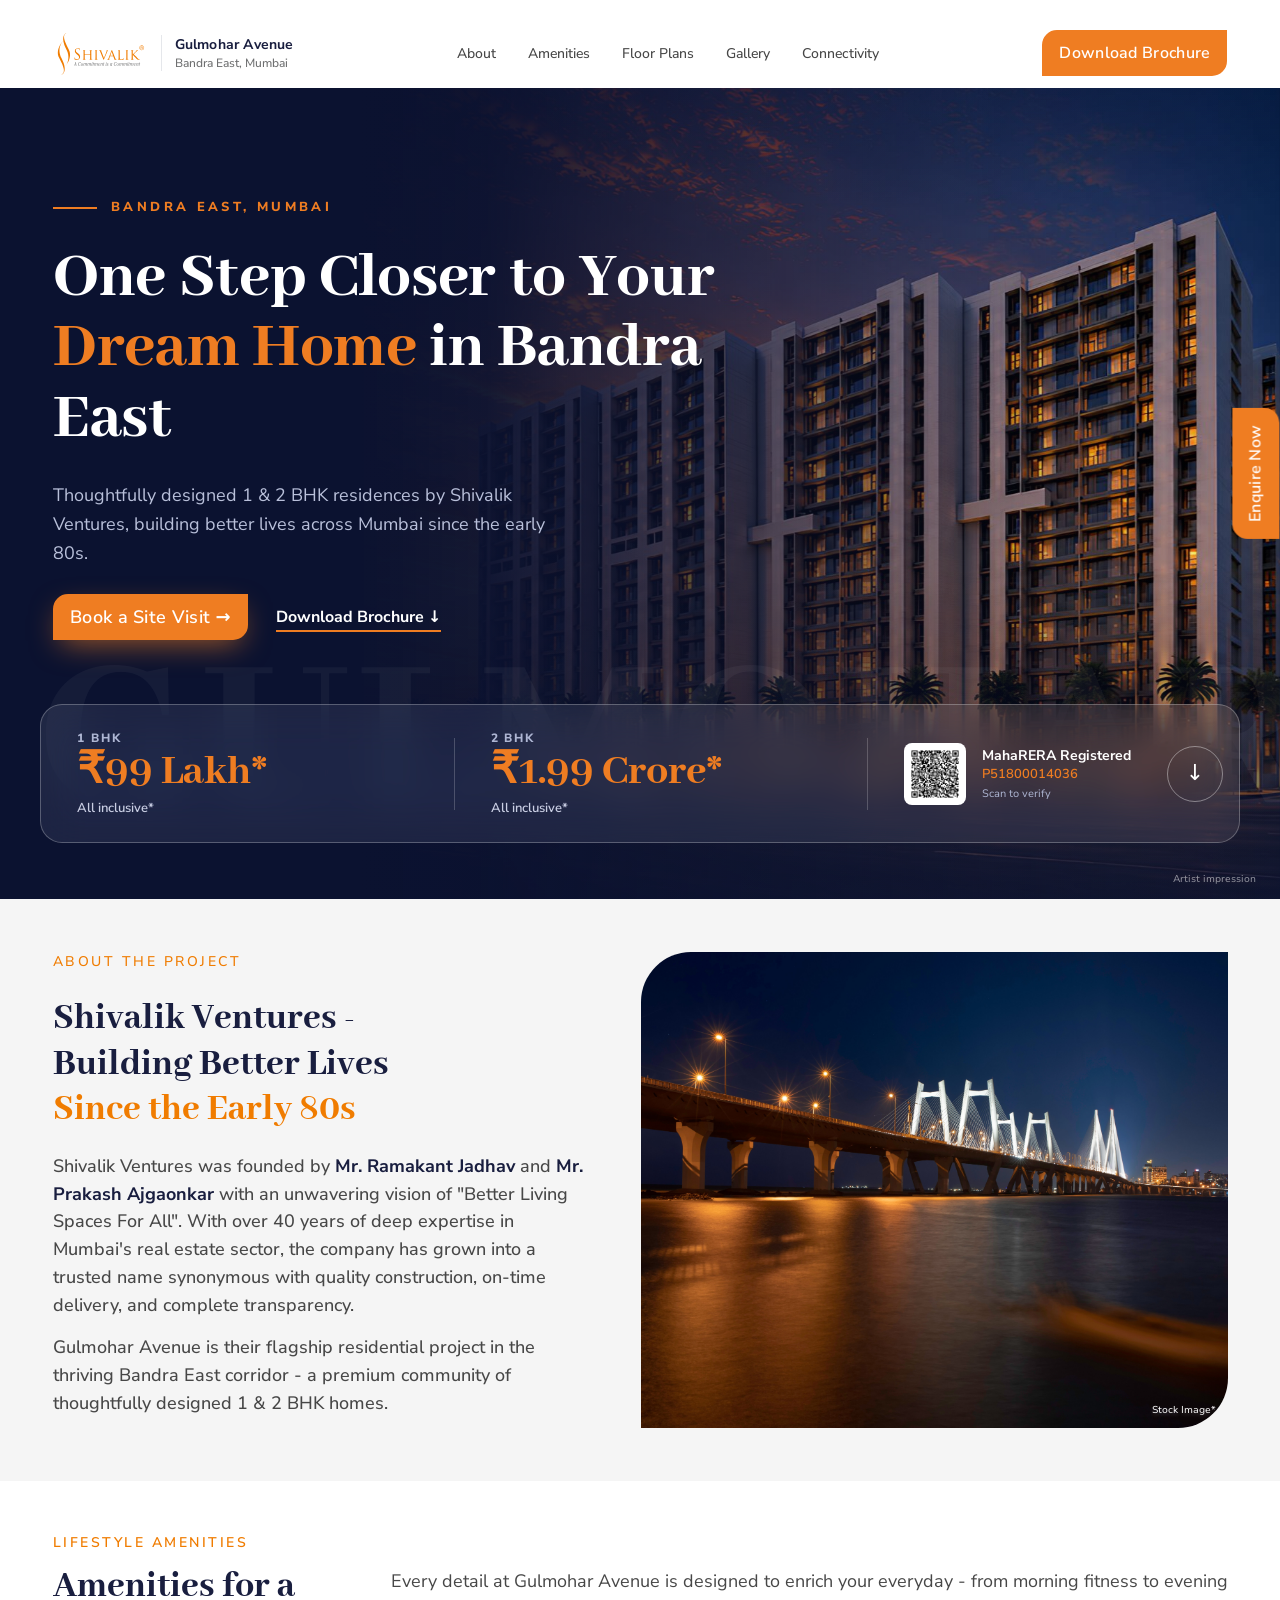
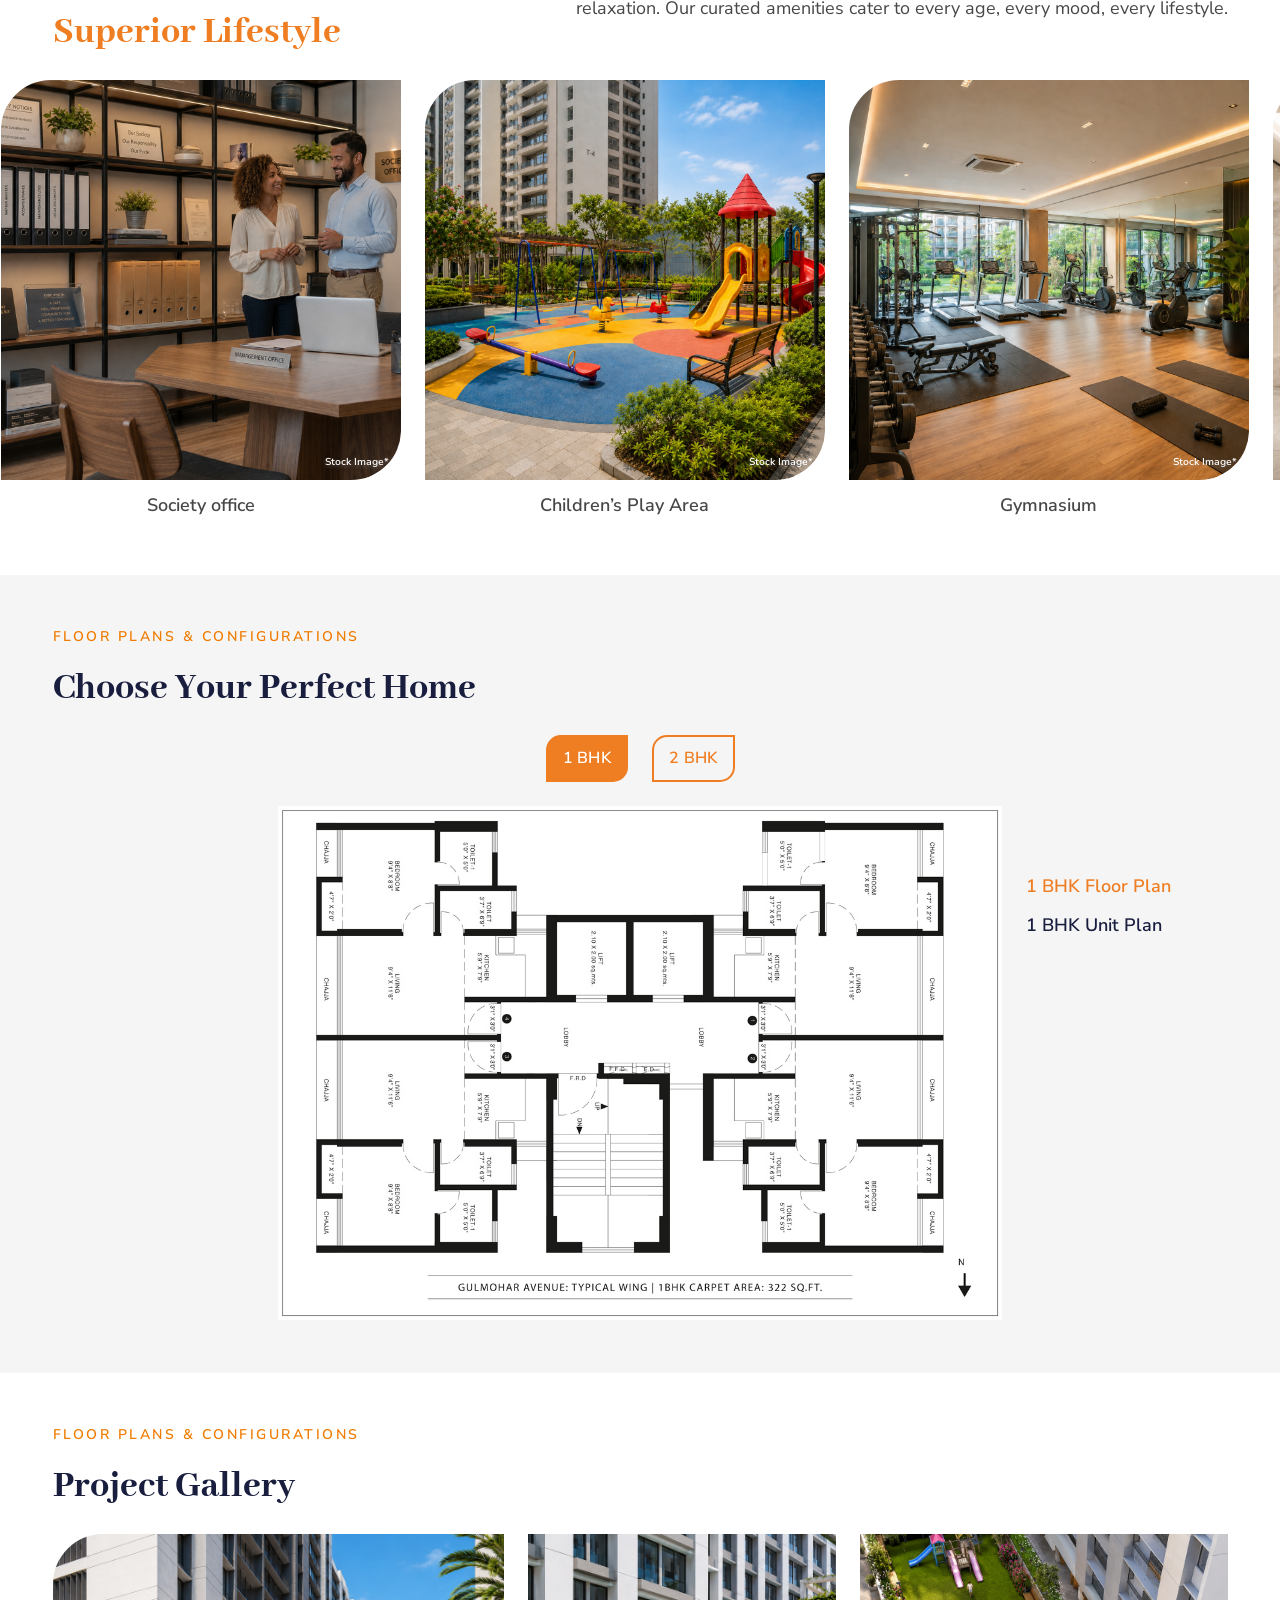
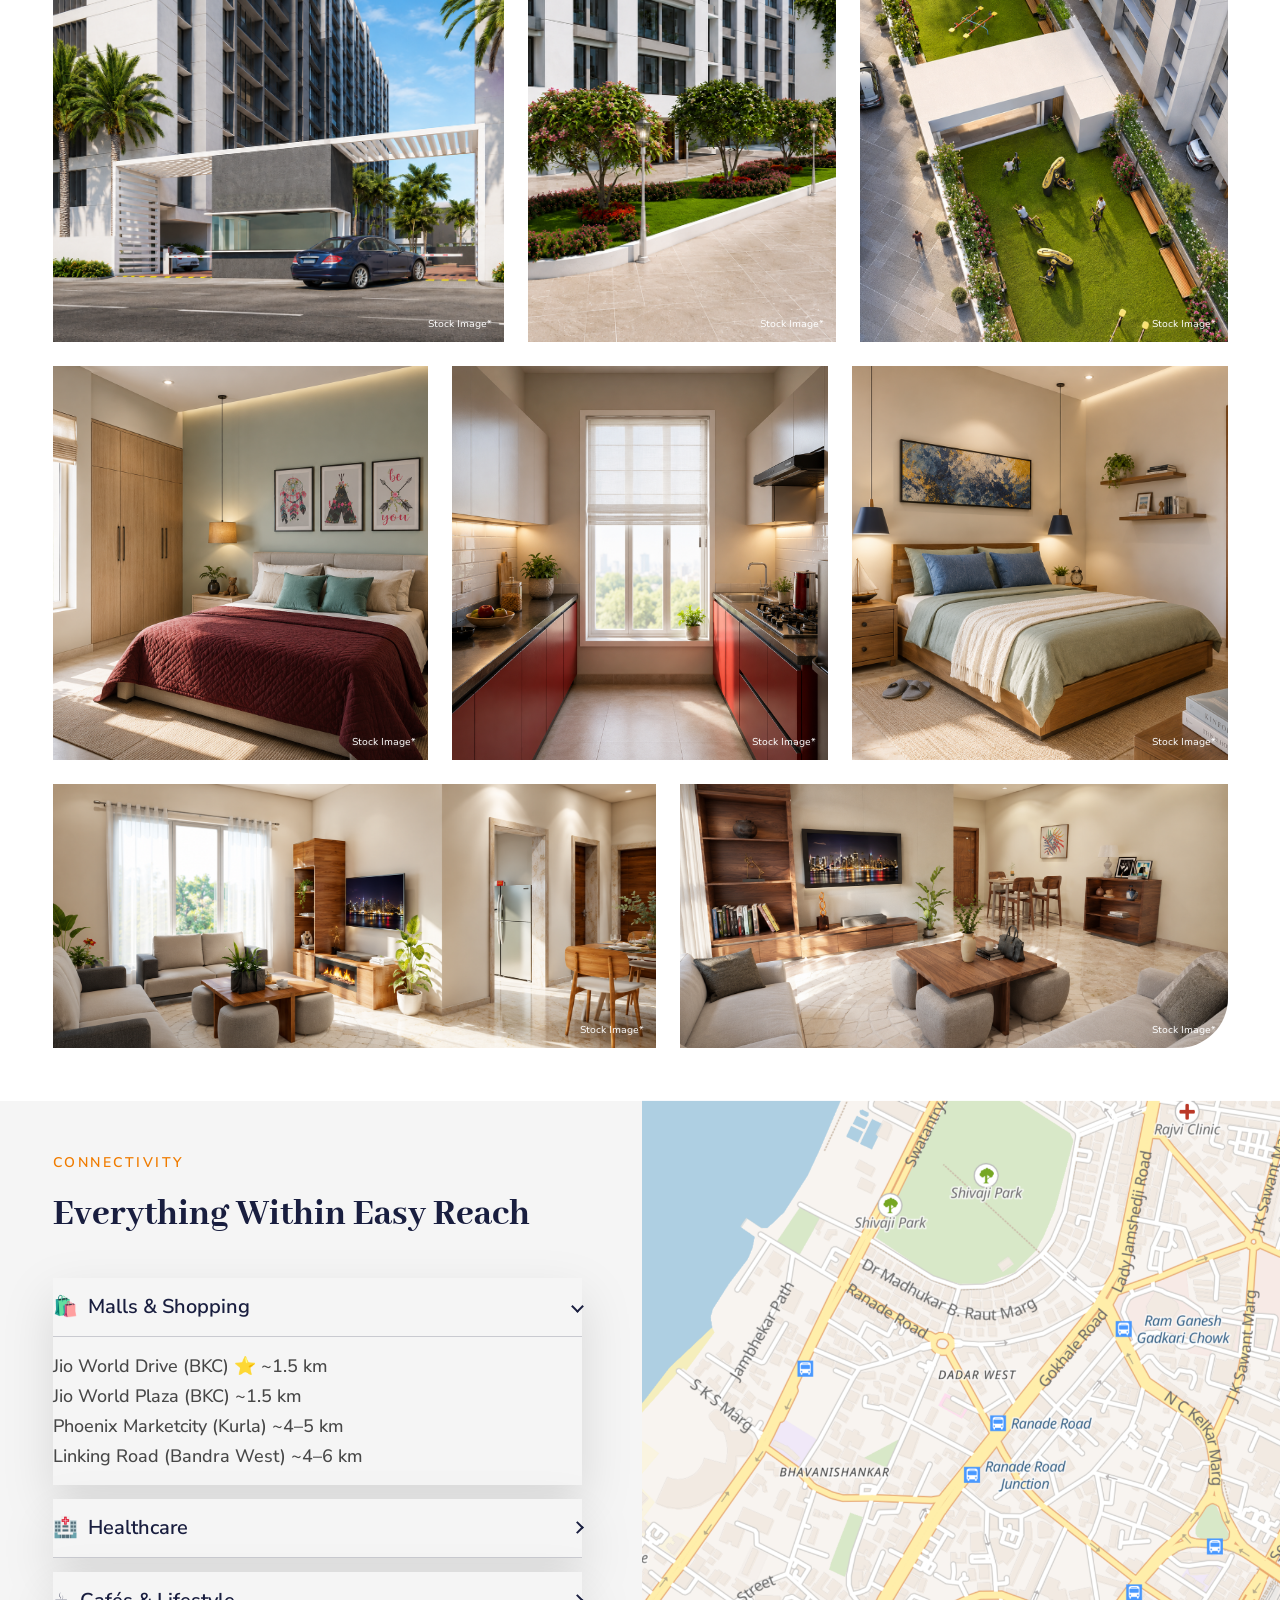
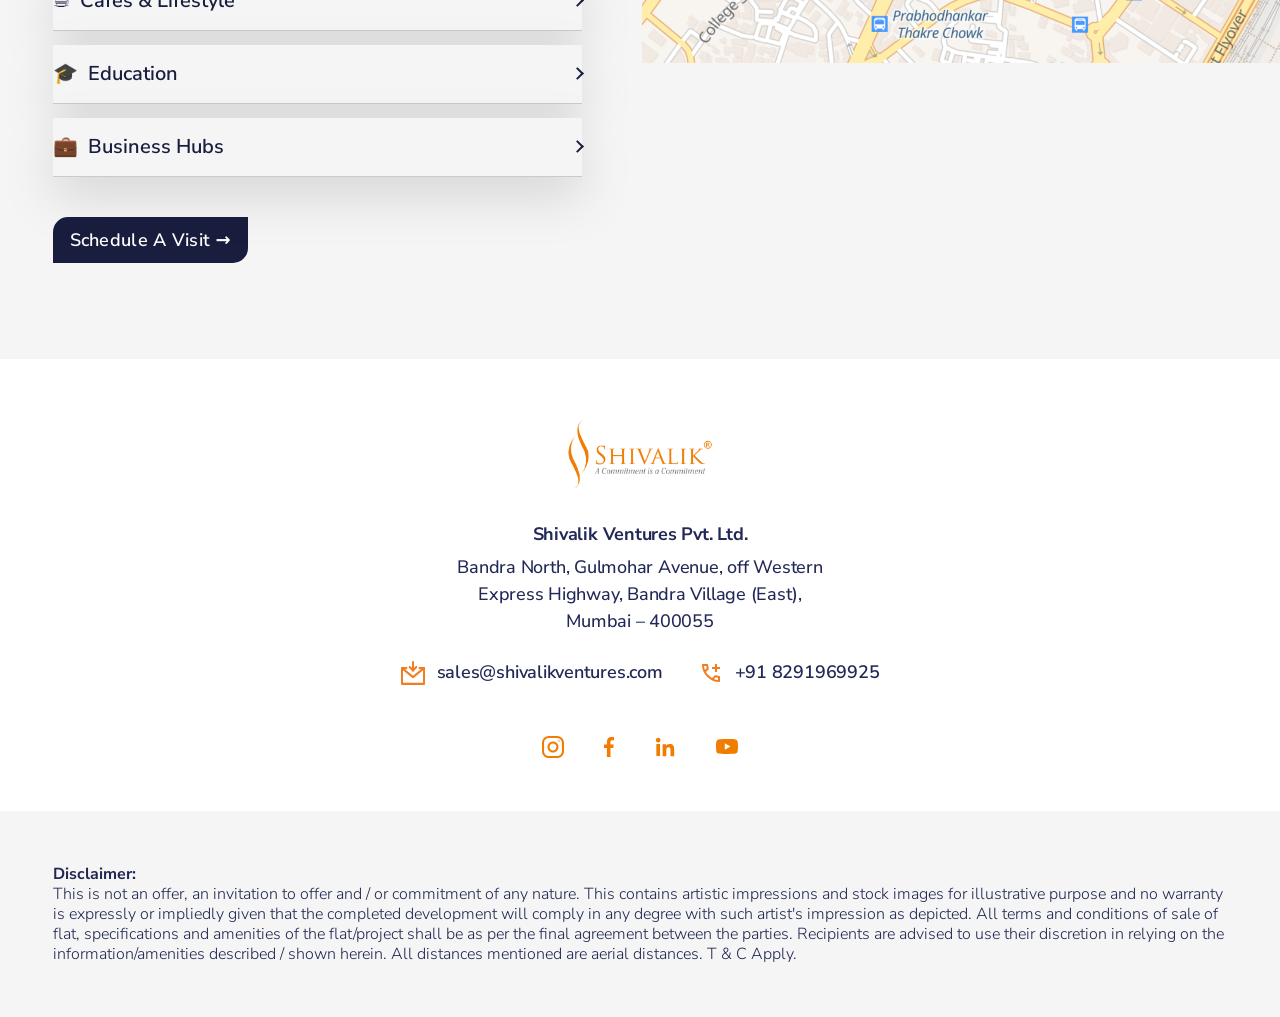
==== commit b41a133a: "Premium layered hero with parallax; fixed mobile action bar - Hero: building image shifted right wit" ====
--- a/index.html
+++ b/index.html
@@ -31,32 +31,29 @@
 
 <main id="top">
   <section class="hero">
-    <div class="hero__image">
-      <div class="container hero__content">
-        <div class="rera">
-          <p>The project has been registered via MahaRERA<br>
-            <b>Registration number: P51800014036</b><br>
-            &amp; available on the website<br>
-            <a href="https://maharera.mahaonline.gov.in" target="_blank" rel="noopener">https://maharera.mahaonline.gov.in</a></p>
-          <img src="assets/rera-qr.png" alt="MahaRERA QR code" width="78" height="78">
-        </div>
-        <h1>One Step Closer to<br>Your <em>Dream Home</em><br>In Bandra East</h1>
-        <button class="btn btn--orange btn--lg" type="button" data-modal="visit">Book Your Visit Now →</button>
-      </div>
-      <span class="stock">Stock Image*</span>
-    </div>
-    <div class="hero__bar">
-      <div class="pricing">
-        <div class="price"><span class="price__cfg">1 BHK</span><span class="price__val">₹99 Lakh</span><span class="price__note">All Inclusive*</span></div>
-        <div class="pricing__divider" aria-hidden="true"></div>
-        <div class="price"><span class="price__cfg">2 BHK</span><span class="price__val">₹1.99 Crore</span><span class="price__note">All Inclusive*</span></div>
-      </div>
-      <div class="project">
-        <img src="assets/project-image.png" alt="Gulmohar Avenue">
-        <span class="project__tag">#TheFutureOfRealEstate</span>
-        <span class="stock">Stock Image*</span>
-      </div>
-    </div>
+    <div class="hero__img" data-parallax="0.22" data-depth="14"><img src="assets/hero.jpg" alt="Gulmohar Avenue towers at dusk" fetchpriority="high"></div>
+    <div class="hero__ghost" data-parallax="-0.1" data-depth="-10" aria-hidden="true">GULMOHAR</div>
+    <div class="hero__content" data-parallax="0.06">
+      <p class="hero__eyebrow reveal" style="--i:0">Bandra East, Mumbai</p>
+      <h1 class="reveal" style="--i:1">One Step Closer to Your <em>Dream Home</em> in Bandra East</h1>
+      <p class="hero__sub reveal" style="--i:2">Thoughtfully designed 1 &amp; 2 BHK residences by Shivalik Ventures, building better lives across Mumbai since the early 80s.</p>
+      <div class="hero__ctas reveal" style="--i:3">
+        <button class="btn btn--orange btn--lg btn--glow" type="button" data-modal="visit">Book a Site Visit →</button>
+        <button class="hero__link" type="button" data-modal="brochure">Download Brochure ↓</button>
+      </div>
+    </div>
+    <div class="hero__bar reveal" style="--i:5">
+      <div class="hero__price"><b>1 BHK</b><strong>₹99 Lakh*</strong><small>All inclusive*</small></div>
+      <span class="hero__rule" aria-hidden="true"></span>
+      <div class="hero__price"><b>2 BHK</b><strong>₹1.99 Crore*</strong><small>All inclusive*</small></div>
+      <span class="hero__rule" aria-hidden="true"></span>
+      <div class="hero__rera">
+        <img src="assets/rera-qr.png" alt="MahaRERA QR code" width="62" height="62">
+        <div><strong>MahaRERA Registered</strong><span>P51800014036</span><br><small>Scan to verify</small></div>
+      </div>
+      <a class="hero__cue" href="#about" aria-label="Scroll to explore">↓</a>
+    </div>
+    <span class="stock">Artist impression</span>
   </section>
 
   <section class="about" id="about">
@@ -222,6 +219,13 @@
   </form>
 </dialog>
 
+
+<nav class="mbar" aria-label="Quick actions">
+  <a class="btn btn--outline" href="tel:+918291969925"><svg viewBox="0 0 24 24" aria-hidden="true"><path d="M19.95 21C17.87 21 15.81 20.55 13.78 19.64C11.74 18.73 9.89 17.44 8.23 15.78C6.56 14.11 5.27 12.26 4.36 10.23C3.46 8.19 3 6.13 3 4.05C3 3.75 3.1 3.5 3.3 3.3C3.5 3.1 3.75 3 4.05 3H8.1C8.33 3 8.54 3.08 8.73 3.24C8.91 3.4 9.02 3.58 9.05 3.8L9.7 7.3C9.73 7.57 9.73 7.79 9.68 7.98C9.63 8.16 9.53 8.32 9.4 8.45L6.98 10.9C7.31 11.52 7.7 12.11 8.16 12.69C8.62 13.26 9.12 13.82 9.68 14.35C10.19 14.87 10.73 15.35 11.3 15.79C11.87 16.23 12.47 16.63 13.1 17L15.45 14.65C15.6 14.5 15.8 14.39 16.04 14.31C16.28 14.24 16.52 14.22 16.75 14.25L20.2 14.95C20.43 15.02 20.63 15.14 20.78 15.31C20.93 15.49 21 15.68 21 15.9V19.95C21 20.25 20.9 20.5 20.7 20.7C20.5 20.9 20.25 21 19.95 21Z"/></svg>Call</a>
+  <a class="btn btn--outline btn--wa" href="https://wa.me/918291969925" target="_blank" rel="noopener"><svg viewBox="0 0 24 24" aria-hidden="true"><path d="M17.472 14.382c-.297-.149-1.758-.867-2.03-.967-.273-.099-.471-.148-.67.15-.197.297-.767.966-.94 1.164-.173.199-.347.223-.644.075-.297-.15-1.255-.463-2.39-1.475-.883-.788-1.48-1.761-1.653-2.059-.173-.297-.018-.458.13-.606.134-.133.298-.347.446-.52.149-.174.198-.298.298-.497.099-.198.05-.371-.025-.52-.075-.149-.669-1.612-.916-2.207-.242-.579-.487-.5-.669-.51-.173-.008-.371-.01-.57-.01-.198 0-.52.074-.792.372-.272.297-1.04 1.016-1.04 2.479 0 1.462 1.065 2.875 1.213 3.074.149.198 2.096 3.2 5.077 4.487.709.306 1.262.489 1.694.625.712.227 1.36.195 1.871.118.571-.085 1.758-.719 2.006-1.413.248-.694.248-1.289.173-1.413-.074-.124-.272-.198-.57-.347m-5.421 7.403h-.004a9.87 9.87 0 01-5.031-1.378l-.361-.214-3.741.982.998-3.648-.235-.374a9.86 9.86 0 01-1.51-5.26c.001-5.45 4.436-9.884 9.888-9.884 2.64 0 5.122 1.03 6.988 2.898a9.825 9.825 0 012.893 6.994c-.003 5.45-4.437 9.884-9.885 9.884m8.413-18.297A11.815 11.815 0 0012.05 0C5.495 0 .16 5.335.157 11.892c0 2.096.547 4.142 1.588 5.945L.057 24l6.305-1.654a11.882 11.882 0 005.683 1.448h.005c6.554 0 11.89-5.335 11.893-11.893a11.821 11.821 0 00-3.48-8.413z"/></svg>WhatsApp</a>
+  <button class="btn btn--orange" type="button" data-modal="visit">Book a Visit</button>
+</nav>
+
 <script src="main.js"></script>
 </body>
 </html>
--- a/styles.css
+++ b/styles.css
@@ -39,27 +39,42 @@
 .nav__menu a { text-decoration: none; }
 .nav__menu a:hover { color: var(--orange); }
 
-/* Hero */
-.hero__image { position: relative; height: 464px; background: #03122c url("assets/hero.png") left top / cover no-repeat; }
-.hero__content { height: 100%; display: flex; flex-direction: column; align-items: flex-end; justify-content: center; gap: 12px; text-align: right; color: #fff; }
-.hero h1 { color: #fff; font-size: clamp(34px, 4.6vw, 52px); line-height: 1.2; text-transform: capitalize; }
+/* Hero: layered, with scroll + pointer parallax (see main.js) */
+.hero { position: relative; isolation: isolate; overflow: hidden; background: #0b1230; color: #fff; padding: 110px 0 56px; display: flex; flex-direction: column; gap: 64px; }
+.hero__img { position: absolute; z-index: -3; top: -80px; bottom: -80px; right: 0; width: min(72%, 1000px); will-change: transform; }
+.hero__img img { width: 100%; height: 100%; object-fit: cover; object-position: 6% 50%; transform: scale(1.1); animation: heroZoom 2.8s cubic-bezier(.2,.7,.2,1) forwards; }
+.hero__img::after { content: ""; position: absolute; inset: 0; background: linear-gradient(90deg, #0b1230 0, rgba(11,18,48,.96) 14%, rgba(11,18,48,.55) 46%, rgba(11,18,48,.1) 80%, transparent), linear-gradient(180deg, rgba(11,18,48,.45), transparent 20%, transparent 58%, #0b1230 100%); }
+.hero__ghost { position: absolute; z-index: -2; left: 3vw; bottom: 40px; font: 800 clamp(110px, 18vw, 260px)/1 var(--serif); letter-spacing: .04em; color: rgba(255,255,255,.045); white-space: nowrap; pointer-events: none; user-select: none; will-change: transform; }
+.hero__content { display: flex; flex-direction: column; align-items: flex-start; gap: 26px; max-width: 700px; margin-right: auto; margin-left: max(16px, calc((100% - 1175px) / 2)); will-change: transform; }
+.hero__eyebrow { display: flex; align-items: center; gap: 14px; margin: 0; color: var(--orange); font-size: 13px; font-weight: 800; letter-spacing: .26em; text-transform: uppercase; }
+.hero__eyebrow::before { content: ""; width: 44px; height: 2px; background: var(--orange); }
+.hero h1 { margin: 0; color: #fff; font-size: clamp(42px, 5.2vw, 72px); line-height: 1.06; letter-spacing: -.005em; }
 .hero h1 em { color: var(--orange); }
-.rera { display: flex; align-items: center; gap: 12px; font-size: 10px; line-height: 17px; font-weight: 500; margin-bottom: 16px; }
-.rera p { margin: 0; }
-.rera b { color: var(--orange); }
-.rera img { width: 78px; height: 78px; object-fit: cover; }
-.hero__bar { display: grid; grid-template-columns: 826fr 510fr; height: 197px; }
-.pricing { background: linear-gradient(90deg, #02122f, #182c50 91%); display: flex; align-items: center; justify-content: center; gap: 36px; color: #fff; text-align: center; }
-.price { display: flex; flex-direction: column; align-items: center; gap: 3px; width: 332px; letter-spacing: .4px; }
-.price__cfg { font-family: var(--serif); font-size: 39px; line-height: 1.2; }
-.price__val { font-family: var(--serif); font-weight: 800; font-size: clamp(36px, 4.6vw, 63px); line-height: 1.1; color: var(--orange); white-space: nowrap; }
-.price__note { font-style: italic; font-weight: 500; font-size: 16px; }
-.pricing__divider { width: 1px; height: 129px; background: rgba(255,255,255,.6); }
-.project { position: relative; overflow: hidden; }
-.project img { width: 100%; height: 100%; object-fit: cover; }
-.project::after { content: ""; position: absolute; inset: 0; background: rgba(239,125,34,.2); }
-.project__tag, .project .stock { z-index: 1; }
-.project__tag { position: absolute; left: 24px; bottom: 18px; color: #fff; font-weight: 600; font-size: 16px; }
+.hero__sub { margin: 0; max-width: 520px; color: #b9c0da; font-size: 18px; line-height: 1.6; }
+.hero__ctas { display: flex; align-items: center; flex-wrap: wrap; gap: 14px 28px; }
+.hero__link { position: relative; padding: 4px 0; border: 0; background: none; color: #fff; font: 700 16px var(--sans); cursor: pointer; }
+.hero__link::after { content: ""; position: absolute; left: 0; right: 0; bottom: 0; height: 2px; background: var(--orange); transform-origin: left; transition: transform .35s; }
+.hero__link:hover::after { transform: scaleX(.4); }
+.btn--glow { box-shadow: 0 10px 30px -8px rgba(239,125,34,.7); transition: transform .25s, box-shadow .25s; }
+.btn--glow:hover { transform: translateY(-2px); box-shadow: 0 16px 36px -8px rgba(239,125,34,.85); }
+.hero__bar { display: grid; grid-template-columns: 1fr auto 1fr auto auto auto; align-items: center; width: min(1200px, 100% - 32px); margin-inline: auto; border: 1px solid rgba(255,255,255,.26); border-radius: 22px; background: rgba(255,255,255,.08); backdrop-filter: blur(22px) saturate(1.2); -webkit-backdrop-filter: blur(22px) saturate(1.2); }
+.hero__price { display: flex; flex-direction: column; gap: 2px; padding: 24px 36px; }
+.hero__price b { color: #aeb6d3; font-size: 12px; font-weight: 800; letter-spacing: .16em; text-transform: uppercase; }
+.hero__price strong { color: var(--orange); font: 800 clamp(34px, 3.4vw, 46px)/1.1 var(--serif); }
+.hero__price small { color: #c9cee3; font-size: 13px; font-weight: 600; }
+.hero__rule { width: 1px; height: 72px; background: rgba(255,255,255,.2); }
+.hero__rera { display: flex; align-items: center; gap: 16px; padding: 20px 36px; font-size: 13px; line-height: 1.4; }
+.hero__rera img { width: 62px; height: 62px; padding: 4px; border-radius: 8px; background: #fff; object-fit: cover; }
+.hero__rera strong { display: block; font-size: 14px; }
+.hero__rera span { color: var(--orange); font-weight: 600; }
+.hero__rera small { color: #aeb6d3; }
+.hero__cue { display: grid; place-items: center; width: 56px; height: 56px; margin-right: 16px; border: 1.2px solid rgba(255,255,255,.4); border-radius: 50%; color: #fff; text-decoration: none; font-size: 22px; animation: cue 2.2s ease-in-out infinite; }
+.hero .stock { right: 24px; bottom: 14px; opacity: .55; text-shadow: none; }
+.reveal { opacity: 0; transform: translateY(26px); animation: rise .9s cubic-bezier(.2,.7,.2,1) forwards; animation-delay: calc(var(--i, 0) * 110ms + 150ms); }
+@keyframes rise { to { opacity: 1; transform: none; } }
+@keyframes heroZoom { to { transform: scale(1); } }
+@keyframes cue { 0%, 100% { transform: translateY(0); } 50% { transform: translateY(6px); } }
+@media (prefers-reduced-motion: reduce) { .reveal { animation: none; opacity: 1; transform: none; } .hero__img img { animation: none; transform: none; } .hero__cue { animation: none; } html { scroll-behavior: auto; } }
 
 /* About */
 .about { display: flex; align-items: center; justify-content: center; gap: 56px; min-height: 582px; padding: 40px 16px; background: var(--grey); }
@@ -150,13 +165,6 @@
 }
 @media (max-width: 860px) {
   .brand__text { display: none; }
-  .hero__image { background-position: 30% top; }
-  .hero__content { align-items: flex-start; text-align: left; }
-  .hero__bar { grid-template-columns: 1fr; height: auto; }
-  .pricing { flex-direction: column; gap: 24px; padding: 32px 16px; }
-  .pricing__divider { width: 129px; height: 1px; }
-  .price { width: auto; }
-  .project { height: 197px; }
   .about { flex-direction: column; }
   .about__text, .about__image { width: 100%; }
   .about__image { height: 320px; }
@@ -167,6 +175,20 @@
   .bento__row { flex-direction: column; height: auto; }
   .g, .g1, .g3, .g7 { flex: none; height: 240px; }
   .nav__inner .btn { padding: 8px 10px; font-size: 14px; }
+  .hero { padding: 300px 0 28px; gap: 28px; }
+  .hero__img { top: 0; bottom: auto; width: 100%; height: 460px; }
+  .hero__img::after { background: linear-gradient(180deg, rgba(11,18,48,.2), rgba(11,18,48,.6) 55%, #0b1230 100%); }
+  .hero__content { margin-inline: 16px; }
+  .hero__ctas { flex-direction: column; align-items: stretch; width: 100%; }
+  .hero__ctas .btn { width: 100%; }
+  .hero__bar { grid-template-columns: 1fr 1px 1fr; }
+  .hero__price { padding: 18px 20px; }
+  .hero__rule:nth-of-type(2) { display: none; }
+  .hero__rera { grid-column: 1 / -1; padding: 14px 20px; border-top: 1px solid rgba(255,255,255,.2); }
+  .hero__cue { display: none; }
+  .enquire { display: none; }
+  body { padding-bottom: 84px; }
+
 }
 
 /* Modals */
@@ -188,3 +210,13 @@
 .modal__cta small { font-size: 11px; line-height: 16.5px; color: #9ca3af; }
 .modal__close { position: absolute; top: 6px; right: 10px; border: 0; background: none; font-size: 26px; line-height: 1; color: #9ca3af; cursor: pointer; }
 @media (max-width: 560px) { .field-row { flex-direction: column; } .modal__card { padding: 20px 18px; } }
+
+/* Mobile action bar: always visible at the bottom of the viewport on phones */
+.mbar { display: none; position: fixed; left: 0; right: 0; bottom: 0; z-index: 50; gap: 8px; padding: 10px 12px calc(10px + env(safe-area-inset-bottom)); background: #fff; box-shadow: 0 -6px 20px rgba(0,0,0,.14); }
+.mbar .btn { flex: none; gap: 6px; padding: 12px 12px; font-size: 14px; }
+.mbar .btn svg { width: 18px; height: 18px; flex: none; }
+.mbar .btn--wa { color: var(--navy); }
+.mbar .btn--wa svg { fill: #128c7e; }
+.mbar .btn--outline svg { fill: var(--navy); }
+.mbar .btn--orange { flex: 1; }
+@media (max-width: 860px) { .mbar { display: flex; } }
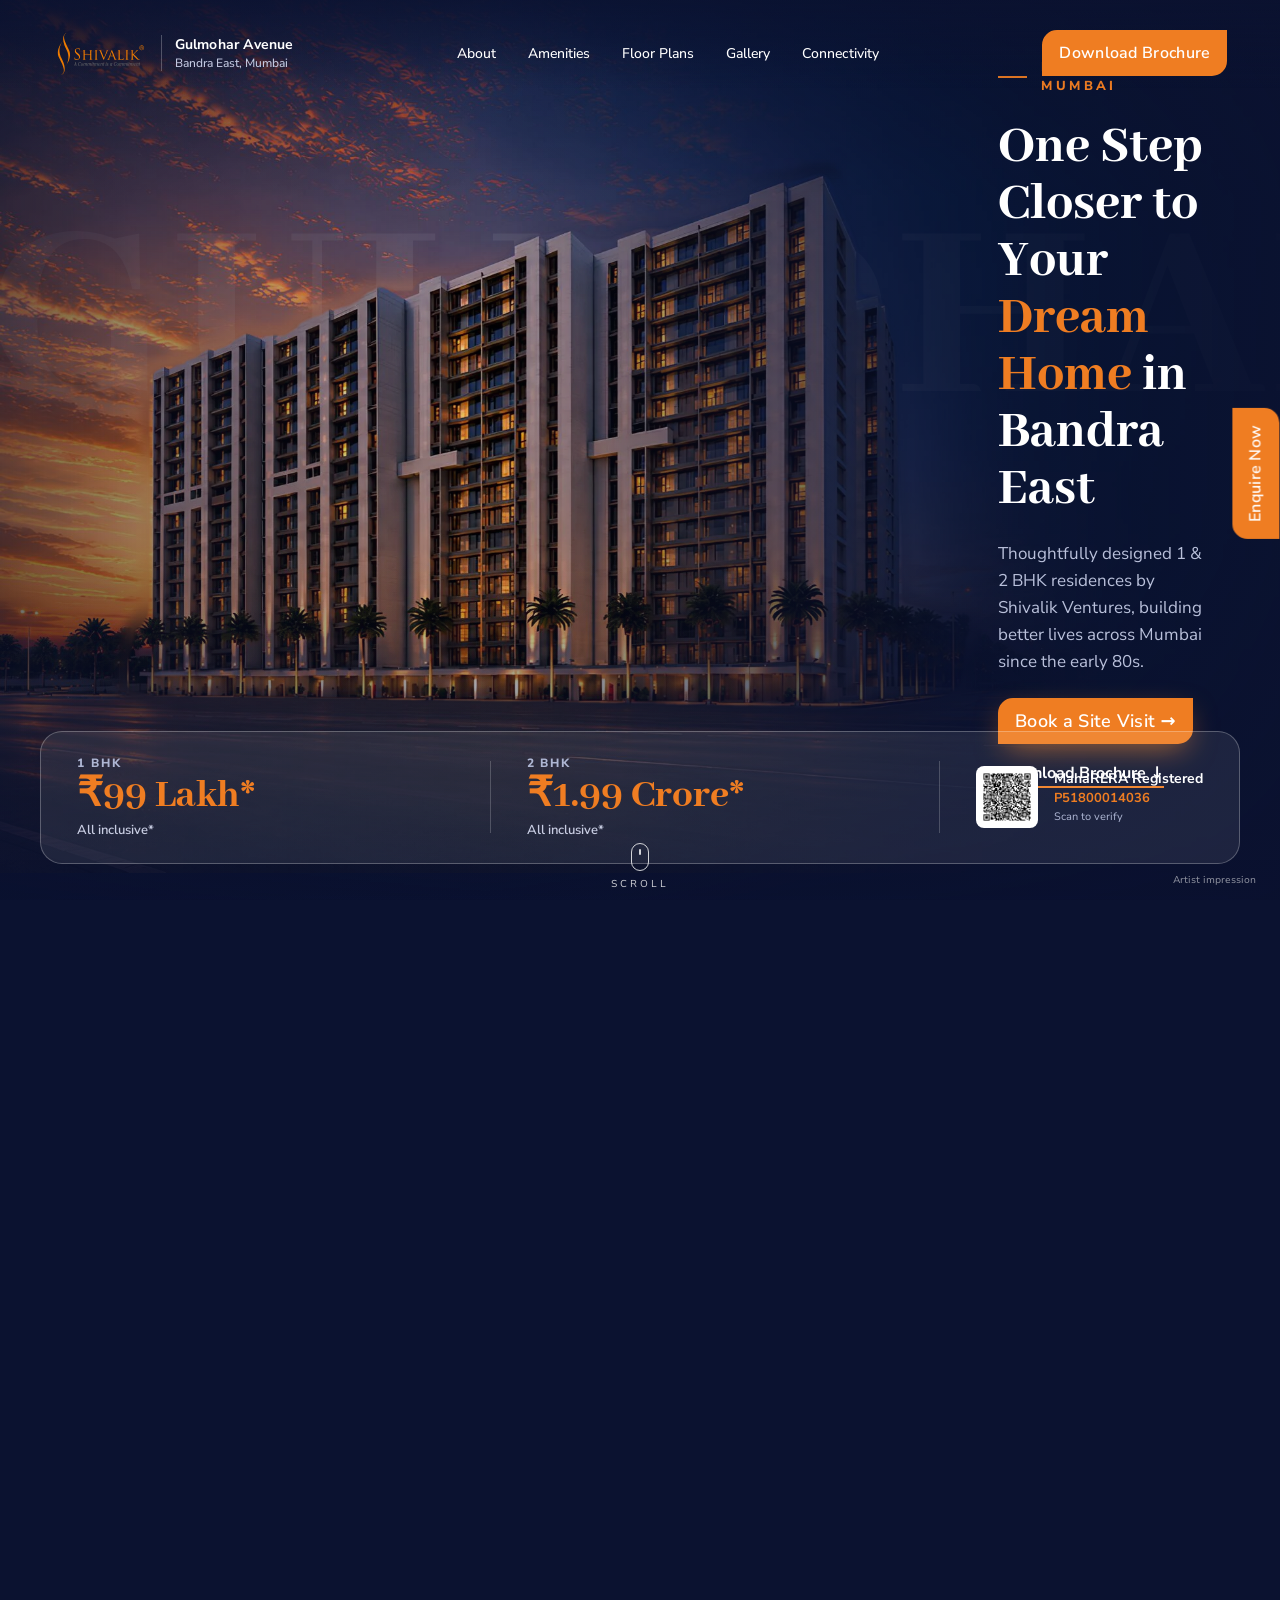
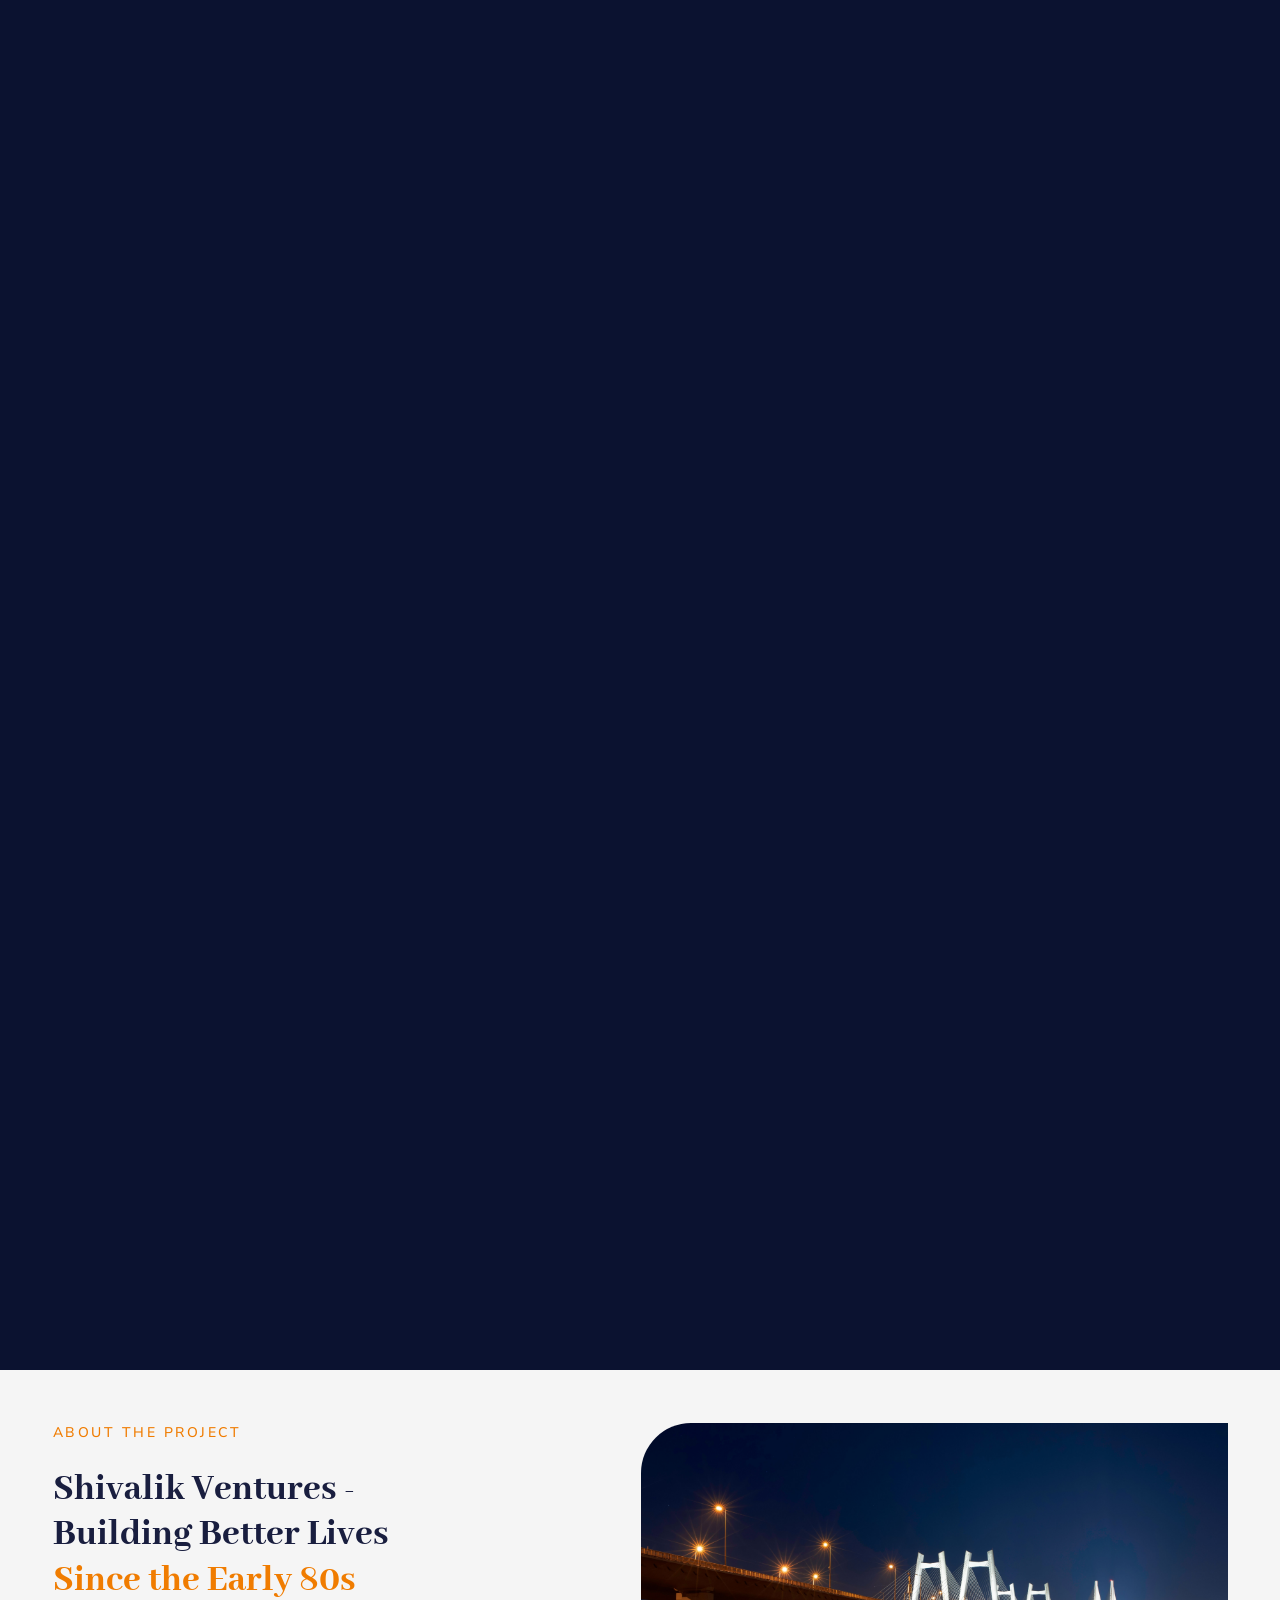
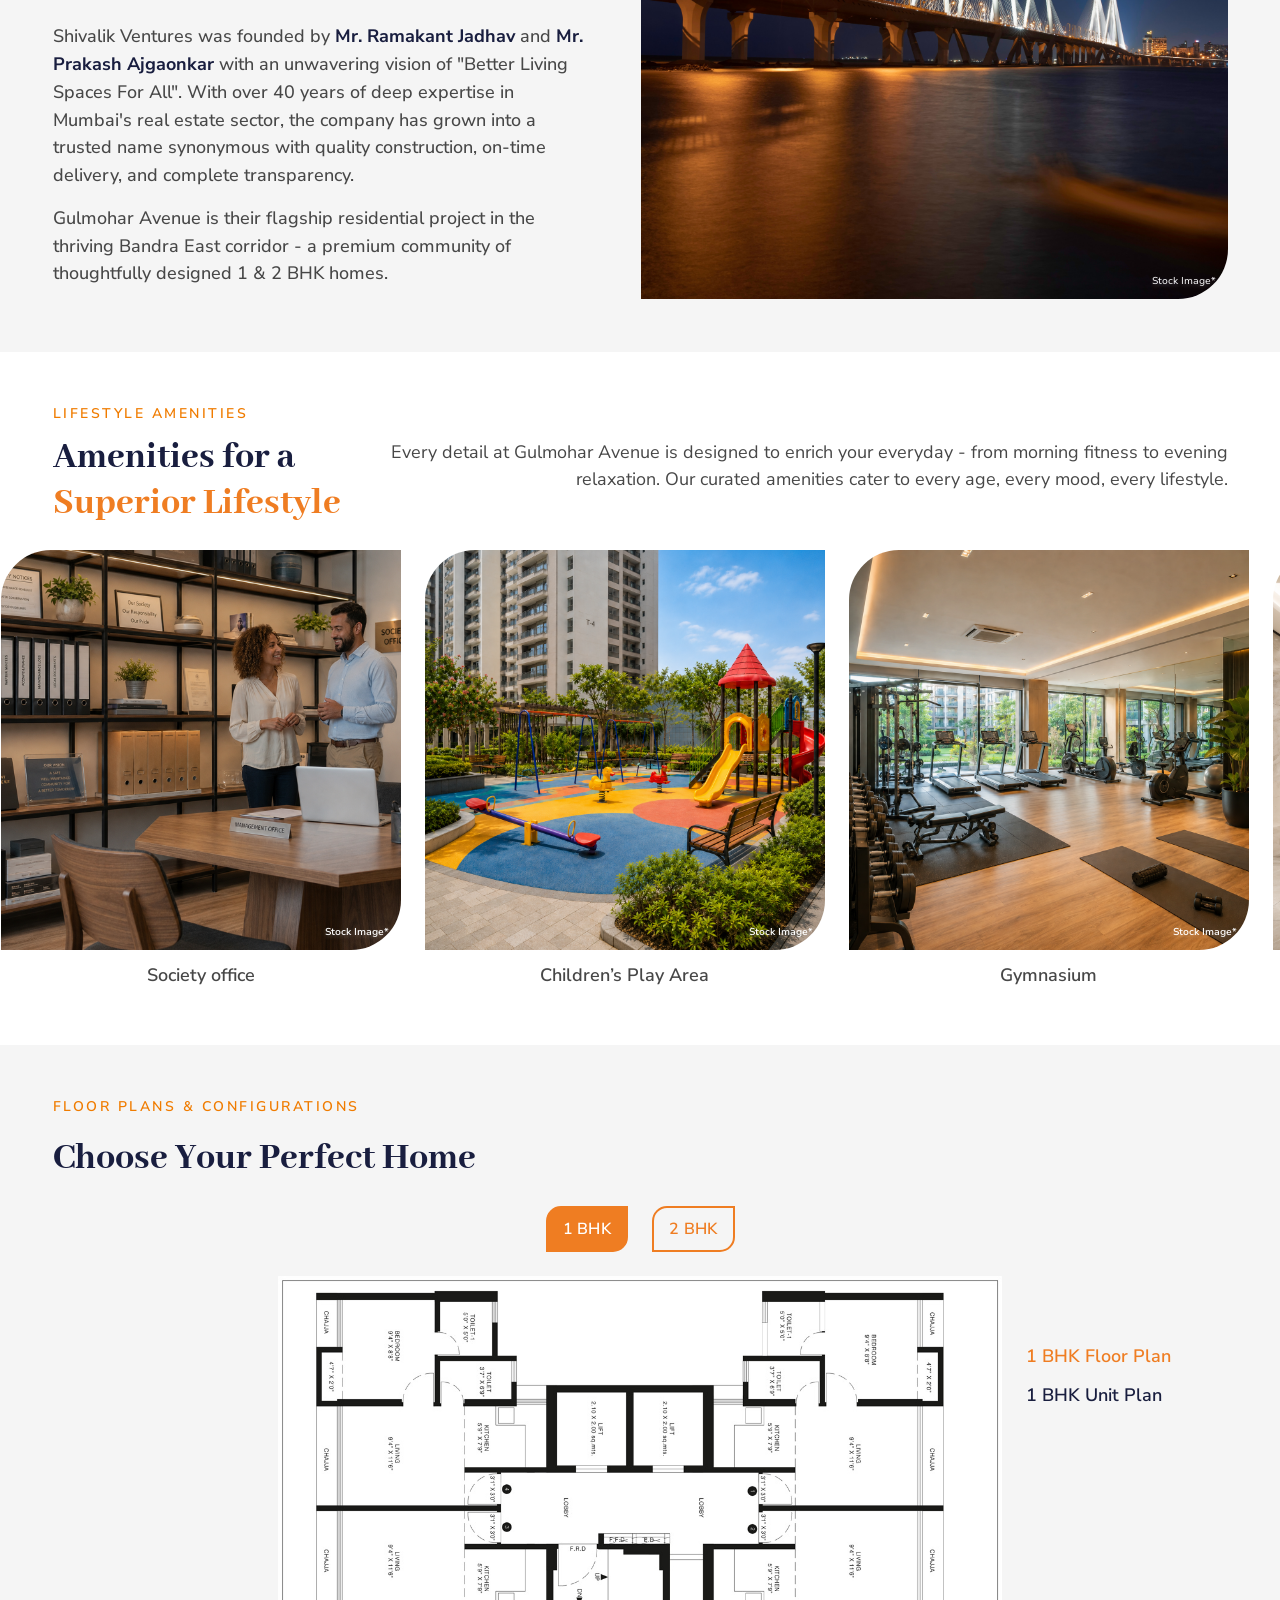
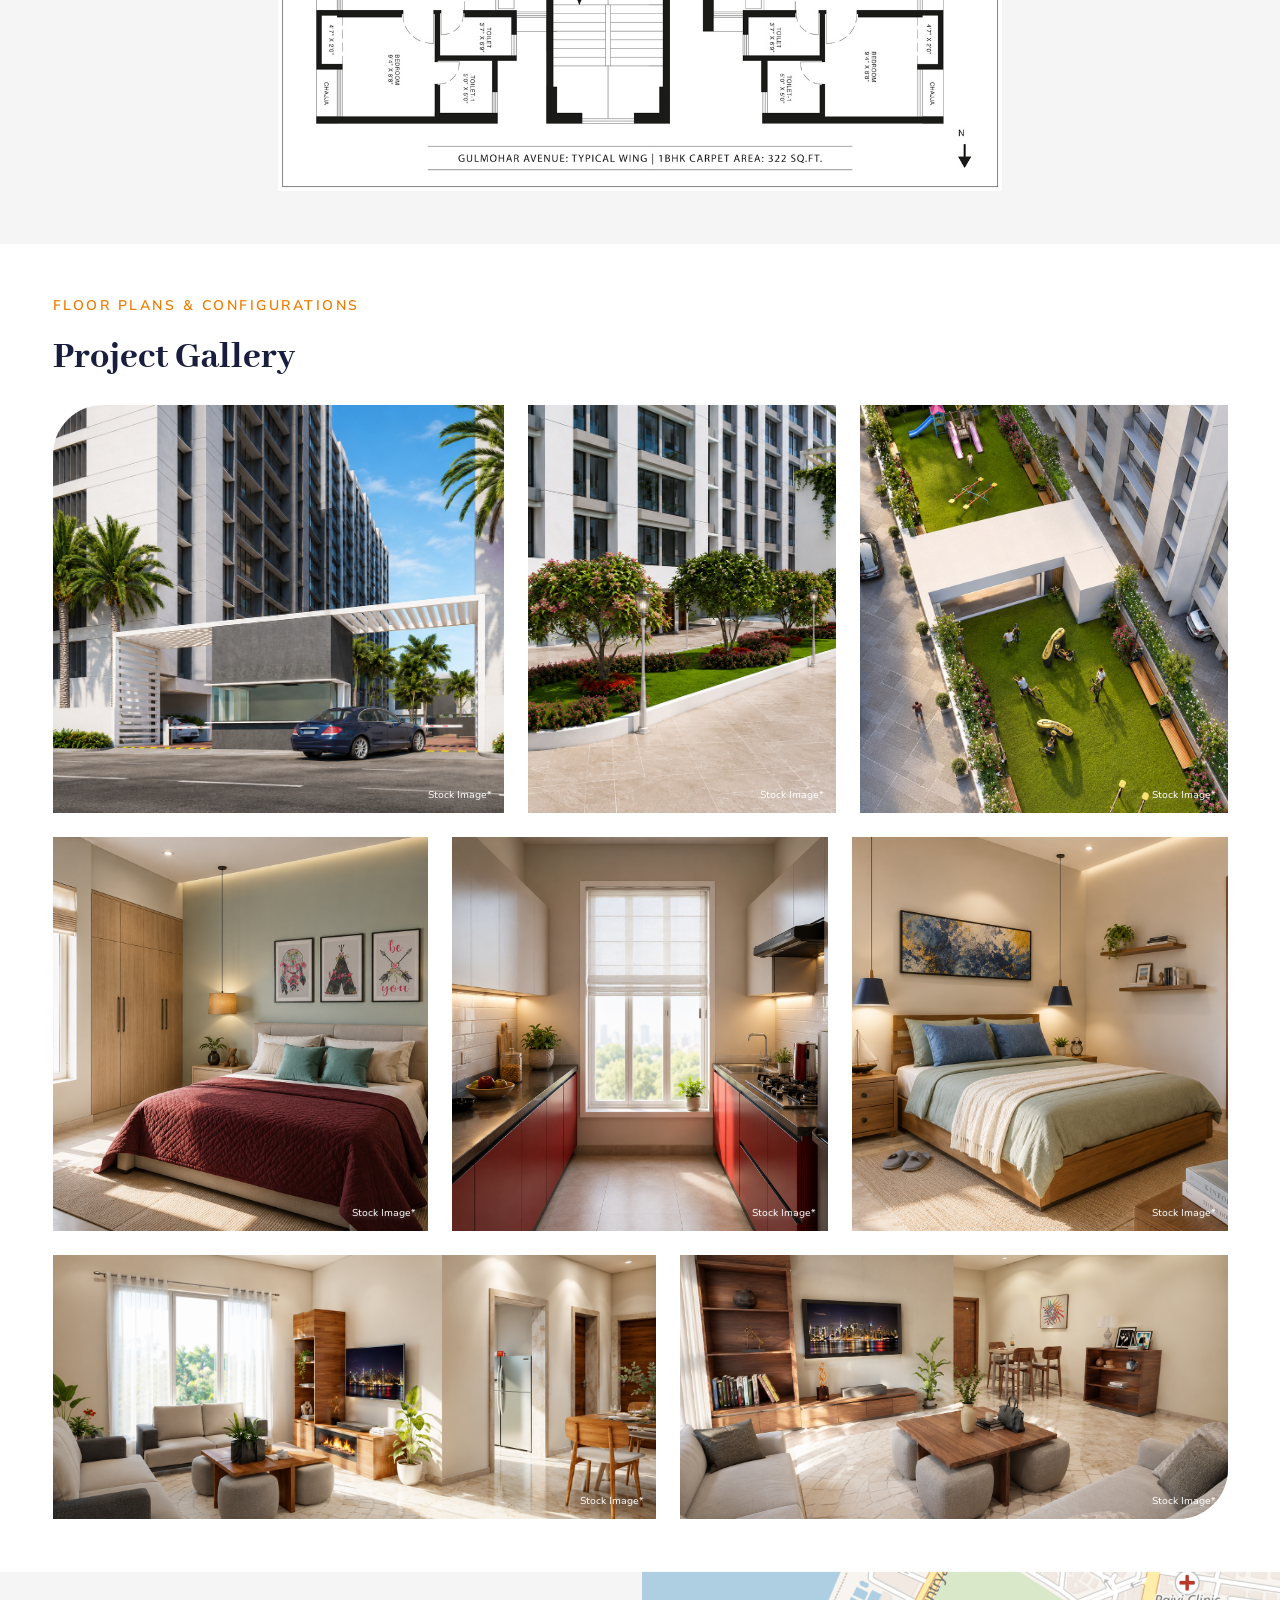
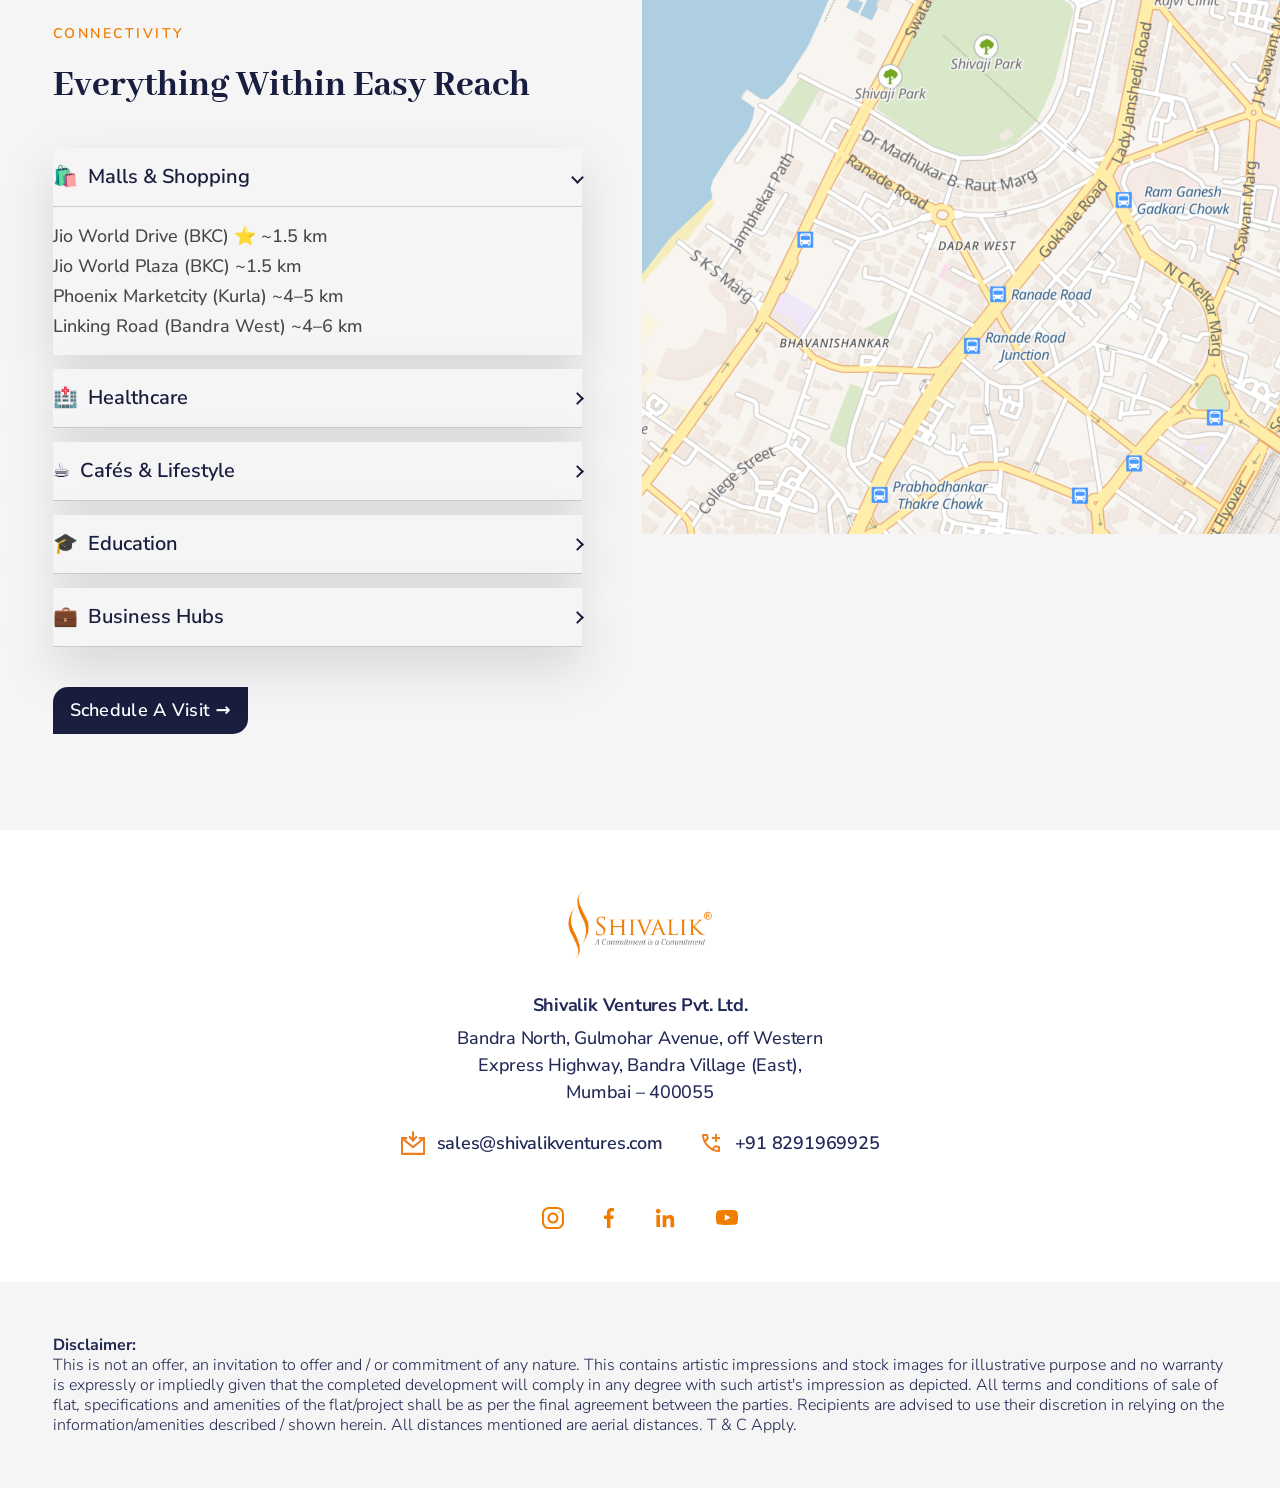
==== commit 3117acc8: "Pinned scroll-scrubbed hero scene with depth layers (sky, ghost wordmark, building cutout) Modelled " ====
--- a/index.html
+++ b/index.html
@@ -30,30 +30,60 @@
 </header>
 
 <main id="top">
-  <section class="hero">
-    <div class="hero__img" data-parallax="0.22" data-depth="14"><img src="assets/hero.jpg" alt="Gulmohar Avenue towers at dusk" fetchpriority="high"></div>
-    <div class="hero__ghost" data-parallax="-0.1" data-depth="-10" aria-hidden="true">GULMOHAR</div>
-    <div class="hero__content" data-parallax="0.06">
-      <p class="hero__eyebrow reveal" style="--i:0">Bandra East, Mumbai</p>
-      <h1 class="reveal" style="--i:1">One Step Closer to Your <em>Dream Home</em> in Bandra East</h1>
-      <p class="hero__sub reveal" style="--i:2">Thoughtfully designed 1 &amp; 2 BHK residences by Shivalik Ventures, building better lives across Mumbai since the early 80s.</p>
-      <div class="hero__ctas reveal" style="--i:3">
-        <button class="btn btn--orange btn--lg btn--glow" type="button" data-modal="visit">Book a Site Visit →</button>
-        <button class="hero__link" type="button" data-modal="brochure">Download Brochure ↓</button>
-      </div>
-    </div>
-    <div class="hero__bar reveal" style="--i:5">
-      <div class="hero__price"><b>1 BHK</b><strong>₹99 Lakh*</strong><small>All inclusive*</small></div>
-      <span class="hero__rule" aria-hidden="true"></span>
-      <div class="hero__price"><b>2 BHK</b><strong>₹1.99 Crore*</strong><small>All inclusive*</small></div>
-      <span class="hero__rule" aria-hidden="true"></span>
-      <div class="hero__rera">
-        <img src="assets/rera-qr.png" alt="MahaRERA QR code" width="62" height="62">
-        <div><strong>MahaRERA Registered</strong><span>P51800014036</span><br><small>Scan to verify</small></div>
-      </div>
-      <a class="hero__cue" href="#about" aria-label="Scroll to explore">↓</a>
-    </div>
-    <span class="stock">Artist impression</span>
+  <section class="scene" id="top" aria-label="Gulmohar Avenue, Bandra East">
+    <div class="scene__stage">
+      <div class="layer layer--sky" data-layer="sky"><img src="assets/hero-sky.jpg" alt="" fetchpriority="high"></div>
+      <div class="layer layer--ghost" data-layer="ghost" aria-hidden="true"><span>GULMOHAR</span></div>
+      <div class="layer layer--building" data-layer="building"><img src="assets/hero-building.webp" alt="Gulmohar Avenue towers at dusk" fetchpriority="high"></div>
+      <div class="layer layer--shade" aria-hidden="true"></div>
+
+      <div class="layer layer--copy" data-layer="copy1">
+        <div class="copy">
+          <p class="eyebrow-line reveal" style="--i:0">Bandra East, Mumbai</p>
+          <h1 class="reveal" style="--i:1">One Step Closer to Your <em>Dream Home</em> in Bandra East</h1>
+          <p class="copy__sub reveal" style="--i:2">Thoughtfully designed 1 &amp; 2 BHK residences by Shivalik Ventures, building better lives across Mumbai since the early 80s.</p>
+          <div class="copy__ctas reveal" style="--i:3">
+            <button class="btn btn--orange btn--lg btn--glow" type="button" data-modal="visit">Book a Site Visit →</button>
+            <button class="link-underline" type="button" data-modal="brochure">Download Brochure ↓</button>
+          </div>
+          <div class="chips reveal" style="--i:4"><span><b>1 BHK</b> ₹99 Lakh*</span><span><b>2 BHK</b> ₹1.99 Cr*</span></div>
+        </div>
+      </div>
+
+      <div class="layer layer--bar" data-layer="bar">
+        <div class="glass glass--bar reveal" style="--i:5">
+          <div class="price"><b>1 BHK</b><strong>₹99 Lakh*</strong><small>All inclusive*</small></div>
+          <span class="rule" aria-hidden="true"></span>
+          <div class="price"><b>2 BHK</b><strong>₹1.99 Crore*</strong><small>All inclusive*</small></div>
+          <span class="rule" aria-hidden="true"></span>
+          <div class="rera"><img src="assets/rera-qr.png" alt="MahaRERA QR code" width="62" height="62"><div><strong>MahaRERA Registered</strong><span>P51800014036</span><small>Scan to verify</small></div></div>
+        </div>
+      </div>
+
+      <div class="layer layer--curtain" data-layer="curtain" aria-hidden="true"></div>
+
+      <div class="layer layer--copy2" data-layer="copy2">
+        <span class="chapter" data-layer="chapter" aria-hidden="true">01</span>
+        <div class="copy2__head" data-layer="head">
+          <h2>Gulmohar Avenue</h2>
+          <p>1 &amp; 2 BHK residences in Bandra East</p>
+        </div>
+        <div class="glass glass--card" data-layer="card">
+          <div class="card__inner" data-layer="cardinner">
+            <div class="card__col"><b>1 BHK</b><strong>₹99 Lakh*</strong><small>All inclusive*</small></div>
+            <div class="card__col"><b>2 BHK</b><strong>₹1.99 Crore*</strong><small>All inclusive*</small></div>
+            <div class="card__col card__col--cta">
+              <a class="btn btn--orange" href="#floor-plans">Explore floor plans →</a>
+              <small>MahaRERA P51800014036</small>
+            </div>
+          </div>
+          <span class="card__play" data-layer="cardicon" aria-hidden="true">▸</span>
+        </div>
+      </div>
+
+      <a class="scroll-cue" data-layer="cue" href="#about" aria-label="Scroll to explore"><span class="mouse"></span><span>Scroll</span></a>
+      <span class="stock">Artist impression</span>
+    </div>
   </section>
 
   <section class="about" id="about">
--- a/styles.css
+++ b/styles.css
@@ -29,7 +29,11 @@
 .stock { position: absolute; right: 12px; bottom: 12px; font-size: 10px; line-height: 12px; color: #fff; text-shadow: 0 2px 4px rgba(255,255,255,.25); }
 
 /* Nav */
-.nav { position: sticky; top: 0; z-index: 20; background: #fff; }
+.nav { position: fixed; top: 0; left: 0; right: 0; z-index: 30; background: #fff; box-shadow: 0 1px 0 rgba(0,0,0,.06); transition: background .35s, box-shadow .35s; }
+.nav.is-over-hero { background: linear-gradient(180deg, rgba(11,18,48,.7), rgba(11,18,48,0)); box-shadow: none; }
+.nav.is-over-hero .nav__menu a, .nav.is-over-hero .brand__text strong { color: #fff; }
+.nav.is-over-hero .brand__text small { color: #c4cae2; }
+.nav.is-over-hero .brand__text { border-color: rgba(255,255,255,.25); }
 .nav__inner { display: flex; align-items: center; justify-content: space-between; gap: 24px; height: 88px; padding-top: 18px; }
 .brand { display: flex; align-items: center; gap: 12px; text-decoration: none; }
 .brand__text { display: flex; flex-direction: column; border-left: 1px solid #e5e7eb; padding-left: 13px; }
@@ -39,42 +43,70 @@
 .nav__menu a { text-decoration: none; }
 .nav__menu a:hover { color: var(--orange); }
 
-/* Hero: layered, with scroll + pointer parallax (see main.js) */
-.hero { position: relative; isolation: isolate; overflow: hidden; background: #0b1230; color: #fff; padding: 110px 0 56px; display: flex; flex-direction: column; gap: 64px; }
-.hero__img { position: absolute; z-index: -3; top: -80px; bottom: -80px; right: 0; width: min(72%, 1000px); will-change: transform; }
-.hero__img img { width: 100%; height: 100%; object-fit: cover; object-position: 6% 50%; transform: scale(1.1); animation: heroZoom 2.8s cubic-bezier(.2,.7,.2,1) forwards; }
-.hero__img::after { content: ""; position: absolute; inset: 0; background: linear-gradient(90deg, #0b1230 0, rgba(11,18,48,.96) 14%, rgba(11,18,48,.55) 46%, rgba(11,18,48,.1) 80%, transparent), linear-gradient(180deg, rgba(11,18,48,.45), transparent 20%, transparent 58%, #0b1230 100%); }
-.hero__ghost { position: absolute; z-index: -2; left: 3vw; bottom: 40px; font: 800 clamp(110px, 18vw, 260px)/1 var(--serif); letter-spacing: .04em; color: rgba(255,255,255,.045); white-space: nowrap; pointer-events: none; user-select: none; will-change: transform; }
-.hero__content { display: flex; flex-direction: column; align-items: flex-start; gap: 26px; max-width: 700px; margin-right: auto; margin-left: max(16px, calc((100% - 1175px) / 2)); will-change: transform; }
-.hero__eyebrow { display: flex; align-items: center; gap: 14px; margin: 0; color: var(--orange); font-size: 13px; font-weight: 800; letter-spacing: .26em; text-transform: uppercase; }
-.hero__eyebrow::before { content: ""; width: 44px; height: 2px; background: var(--orange); }
-.hero h1 { margin: 0; color: #fff; font-size: clamp(42px, 5.2vw, 72px); line-height: 1.06; letter-spacing: -.005em; }
-.hero h1 em { color: var(--orange); }
-.hero__sub { margin: 0; max-width: 520px; color: #b9c0da; font-size: 18px; line-height: 1.6; }
-.hero__ctas { display: flex; align-items: center; flex-wrap: wrap; gap: 14px 28px; }
-.hero__link { position: relative; padding: 4px 0; border: 0; background: none; color: #fff; font: 700 16px var(--sans); cursor: pointer; }
-.hero__link::after { content: ""; position: absolute; left: 0; right: 0; bottom: 0; height: 2px; background: var(--orange); transform-origin: left; transition: transform .35s; }
-.hero__link:hover::after { transform: scaleX(.4); }
+/* Scene: pinned, scroll-scrubbed hero (see main.js). Layers share one cover-fitted box so the
+   sky and building cutout line up, then move at different speeds for depth. */
+.scene { --nav: 76px; --s: max(calc(100vw / 2400), calc(98svh / 1351)); position: relative; height: 330svh; background: #0b1230; }
+.scene__stage { position: sticky; top: 0; height: 100svh; min-height: 620px; overflow: hidden; isolation: isolate; color: #fff; }
+.layer { position: absolute; inset: 0; will-change: transform, opacity; pointer-events: none; }
+.layer--sky, .layer--building { top: -1svh; bottom: auto; height: 98svh; }
+.layer--sky img, .layer--building img { width: 100%; height: 100%; object-fit: cover; object-position: 0% 50%; display: block; }
+.layer--sky img { animation: sceneZoom 2.8s cubic-bezier(.2,.7,.2,1) both; }
+.layer--building img { animation: sceneRise 2s cubic-bezier(.2,.7,.2,1) .15s both; }
+.layer--ghost { display: flex; align-items: center; z-index: 0; }
+.layer--ghost span { margin-left: -1vw; font: 800 clamp(120px, 21vw, 340px)/1 var(--serif); letter-spacing: .02em; color: rgba(255,255,255,.07); white-space: nowrap; transform: translateY(-14svh); }
+.layer--shade { background: linear-gradient(90deg, rgba(11,18,48,.55), rgba(11,18,48,.05) 38%, rgba(11,18,48,.55) 62%, rgba(11,18,48,.9)), linear-gradient(180deg, rgba(11,18,48,.55), transparent 22%, transparent 62%, rgba(11,18,48,.85)); }
+.layer--copy { display: flex; align-items: center; padding: 96px 0 150px; }
+.copy { position: relative; left: calc(var(--s) * 1486 + 28px); width: min(480px, calc(100vw - var(--s) * 1486 - 28px - 6vw)); display: flex; flex-direction: column; align-items: flex-start; gap: 22px; pointer-events: auto; }
+.eyebrow-line { display: flex; align-items: center; gap: 14px; margin: 0; color: var(--orange); font-size: 13px; font-weight: 800; letter-spacing: .26em; text-transform: uppercase; }
+.eyebrow-line::before { content: ""; width: 40px; height: 2px; background: var(--orange); }
+.copy h1 { margin: 0; color: #fff; font-size: clamp(38px, 4.2vw, 62px); line-height: 1.06; }
+.copy h1 em { color: var(--orange); }
+.copy__sub { margin: 0; color: #b9c0da; font-size: 17px; line-height: 1.6; }
+.copy__ctas { display: flex; align-items: center; flex-wrap: wrap; gap: 14px 24px; }
+.link-underline { position: relative; padding: 4px 0; border: 0; background: none; color: #fff; font: 700 16px var(--sans); cursor: pointer; }
+.link-underline::after { content: ""; position: absolute; left: 0; right: 0; bottom: 0; height: 2px; background: var(--orange); transform-origin: left; transition: transform .35s; }
+.link-underline:hover::after { transform: scaleX(.4); }
 .btn--glow { box-shadow: 0 10px 30px -8px rgba(239,125,34,.7); transition: transform .25s, box-shadow .25s; }
 .btn--glow:hover { transform: translateY(-2px); box-shadow: 0 16px 36px -8px rgba(239,125,34,.85); }
-.hero__bar { display: grid; grid-template-columns: 1fr auto 1fr auto auto auto; align-items: center; width: min(1200px, 100% - 32px); margin-inline: auto; border: 1px solid rgba(255,255,255,.26); border-radius: 22px; background: rgba(255,255,255,.08); backdrop-filter: blur(22px) saturate(1.2); -webkit-backdrop-filter: blur(22px) saturate(1.2); }
-.hero__price { display: flex; flex-direction: column; gap: 2px; padding: 24px 36px; }
-.hero__price b { color: #aeb6d3; font-size: 12px; font-weight: 800; letter-spacing: .16em; text-transform: uppercase; }
-.hero__price strong { color: var(--orange); font: 800 clamp(34px, 3.4vw, 46px)/1.1 var(--serif); }
-.hero__price small { color: #c9cee3; font-size: 13px; font-weight: 600; }
-.hero__rule { width: 1px; height: 72px; background: rgba(255,255,255,.2); }
-.hero__rera { display: flex; align-items: center; gap: 16px; padding: 20px 36px; font-size: 13px; line-height: 1.4; }
-.hero__rera img { width: 62px; height: 62px; padding: 4px; border-radius: 8px; background: #fff; object-fit: cover; }
-.hero__rera strong { display: block; font-size: 14px; }
-.hero__rera span { color: var(--orange); font-weight: 600; }
-.hero__rera small { color: #aeb6d3; }
-.hero__cue { display: grid; place-items: center; width: 56px; height: 56px; margin-right: 16px; border: 1.2px solid rgba(255,255,255,.4); border-radius: 50%; color: #fff; text-decoration: none; font-size: 22px; animation: cue 2.2s ease-in-out infinite; }
-.hero .stock { right: 24px; bottom: 14px; opacity: .55; text-shadow: none; }
+.chips { display: none; gap: 10px; }
+.chips span { padding: 8px 12px; border: 1px solid rgba(255,255,255,.25); border-radius: 12px; background: rgba(255,255,255,.08); font-size: 13px; font-weight: 700; color: var(--orange); }
+.chips b { margin-right: 4px; color: #fff; }
+.glass { border: 1px solid rgba(255,255,255,.26); background: rgba(255,255,255,.08); backdrop-filter: blur(22px) saturate(1.2); -webkit-backdrop-filter: blur(22px) saturate(1.2); }
+.layer--bar { top: auto; bottom: 36px; display: flex; justify-content: center; }
+.glass--bar { display: flex; align-items: center; justify-content: space-between; width: min(1200px, 100% - 32px); border-radius: 22px; pointer-events: auto; }
+.price { display: flex; flex-direction: column; gap: 2px; flex: 1; padding: 22px 36px; }
+.price b, .card__col b { color: #aeb6d3; font-size: 12px; font-weight: 800; letter-spacing: .16em; text-transform: uppercase; }
+.price strong, .card__col strong { color: var(--orange); font: 800 clamp(30px, 3.2vw, 46px)/1.1 var(--serif); }
+.card__col strong { font-size: clamp(26px, 3vw, 38px); }
+.price small, .card__col small { color: #c9cee3; font-size: 13px; font-weight: 600; }
+.rule { width: 1px; height: 72px; background: rgba(255,255,255,.2); }
+.rera { display: flex; align-items: center; gap: 16px; padding: 18px 36px; font-size: 13px; line-height: 1.4; }
+.rera img { width: 62px; height: 62px; padding: 4px; border-radius: 8px; background: #fff; object-fit: cover; }
+.rera strong { display: block; font-size: 14px; }
+.rera span { display: block; color: var(--orange); font-weight: 700; }
+.rera small { color: #aeb6d3; }
+.layer--curtain { top: auto; bottom: 0; height: 52svh; background: #0b1230; box-shadow: 0 -40px 80px rgba(11,18,48,.9); }
+.layer--copy2 { display: block; }
+.copy2__head { position: absolute; left: 0; right: 0; top: 24svh; text-align: center; padding-inline: 16px; }
+.copy2__head h2 { margin: 0; color: #fff; font-size: clamp(44px, 6.4vw, 92px); line-height: 1; letter-spacing: .01em; text-transform: uppercase; }
+.copy2__head p { margin: 14px 0 0; color: #d3d8ec; font-size: clamp(16px, 1.6vw, 20px); }
+.glass--card { position: absolute; left: 50%; top: 55svh; width: 120px; height: 44px; overflow: hidden; border-radius: 16px; transform: translateX(-50%); pointer-events: auto; background: rgba(255,255,255,.1); }
+.card__inner { display: flex; align-items: center; justify-content: space-between; gap: 28px; width: min(780px, 90vw); height: 100%; padding: 0 40px; white-space: nowrap; position: absolute; left: 50%; top: 0; transform: translateX(-50%); opacity: 0; }
+.card__col { display: flex; flex-direction: column; gap: 4px; }
+.card__col--cta { align-items: flex-start; gap: 10px; }
+.card__play { position: absolute; inset: 0; display: grid; place-items: center; font-size: 20px; color: #fff; }
+.chapter { position: absolute; right: 6vw; top: 52svh; font: 800 clamp(160px, 26vw, 380px)/.8 var(--serif); color: rgba(255,255,255,.06); }
+.scroll-cue { position: absolute; left: 0; right: 0; margin-inline: auto; width: max-content; bottom: 8px; display: flex; flex-direction: column; align-items: center; gap: 6px; color: rgba(255,255,255,.8); font-size: 10px; letter-spacing: .3em; text-transform: uppercase; text-decoration: none; pointer-events: auto; }
+.mouse { position: relative; width: 18px; height: 28px; border: 1.5px solid currentColor; border-radius: 10px; }
+.mouse::after { content: ""; position: absolute; left: 50%; top: 5px; width: 2px; height: 6px; border-radius: 2px; background: currentColor; transform: translateX(-50%); animation: wheel 1.8s ease-in-out infinite; }
+.scene .stock { right: 24px; bottom: 14px; opacity: .55; text-shadow: none; z-index: 3; }
+@keyframes sceneZoom { from { transform: scale(1.16); } to { transform: scale(1); } }
+@keyframes sceneRise { from { transform: translateY(7svh) scale(1.04); opacity: 0; } to { transform: none; opacity: 1; } }
+@keyframes wheel { 0% { opacity: 0; transform: translate(-50%, 0); } 30% { opacity: 1; } 100% { opacity: 0; transform: translate(-50%, 9px); } }
 .reveal { opacity: 0; transform: translateY(26px); animation: rise .9s cubic-bezier(.2,.7,.2,1) forwards; animation-delay: calc(var(--i, 0) * 110ms + 150ms); }
 @keyframes rise { to { opacity: 1; transform: none; } }
-@keyframes heroZoom { to { transform: scale(1); } }
 @keyframes cue { 0%, 100% { transform: translateY(0); } 50% { transform: translateY(6px); } }
-@media (prefers-reduced-motion: reduce) { .reveal { animation: none; opacity: 1; transform: none; } .hero__img img { animation: none; transform: none; } .hero__cue { animation: none; } html { scroll-behavior: auto; } }
+@media (prefers-reduced-motion: reduce) { .reveal { animation: none; opacity: 1; transform: none; } .layer--sky img, .layer--building img, .mouse::after { animation: none; } html { scroll-behavior: auto; } .scene { height: auto; } .scene__stage { position: relative; height: min(100svh, 860px); } .layer--curtain, .layer--copy2 { display: none; } }
 
 /* About */
 .about { display: flex; align-items: center; justify-content: center; gap: 56px; min-height: 582px; padding: 40px 16px; background: var(--grey); }
@@ -175,17 +207,6 @@
   .bento__row { flex-direction: column; height: auto; }
   .g, .g1, .g3, .g7 { flex: none; height: 240px; }
   .nav__inner .btn { padding: 8px 10px; font-size: 14px; }
-  .hero { padding: 300px 0 28px; gap: 28px; }
-  .hero__img { top: 0; bottom: auto; width: 100%; height: 460px; }
-  .hero__img::after { background: linear-gradient(180deg, rgba(11,18,48,.2), rgba(11,18,48,.6) 55%, #0b1230 100%); }
-  .hero__content { margin-inline: 16px; }
-  .hero__ctas { flex-direction: column; align-items: stretch; width: 100%; }
-  .hero__ctas .btn { width: 100%; }
-  .hero__bar { grid-template-columns: 1fr 1px 1fr; }
-  .hero__price { padding: 18px 20px; }
-  .hero__rule:nth-of-type(2) { display: none; }
-  .hero__rera { grid-column: 1 / -1; padding: 14px 20px; border-top: 1px solid rgba(255,255,255,.2); }
-  .hero__cue { display: none; }
   .enquire { display: none; }
   body { padding-bottom: 84px; }
 
@@ -211,6 +232,33 @@
 .modal__close { position: absolute; top: 6px; right: 10px; border: 0; background: none; font-size: 26px; line-height: 1; color: #9ca3af; cursor: pointer; }
 @media (max-width: 560px) { .field-row { flex-direction: column; } .modal__card { padding: 20px 18px; } }
 
+@media (max-width: 1100px) {
+  .scene { --s: max(calc(100vw / 2400), calc(64svh / 1351)); height: 300svh; }
+  .layer--sky, .layer--building { top: -4svh; bottom: auto; height: 68svh; }
+  .layer--sky img, .layer--building img { object-position: 22% 50%; }
+  .layer--shade { background: linear-gradient(180deg, rgba(11,18,48,.35), transparent 24%, rgba(11,18,48,.15) 52%, #0b1230 70%); }
+  .layer--ghost span { font-size: 30vw; transform: translateY(-26svh); }
+  .layer--copy { align-items: flex-end; padding: 0 20px calc(92px + env(safe-area-inset-bottom)); }
+  .copy { left: 0; width: 100%; gap: 16px; }
+  .copy h1 { font-size: clamp(34px, 9.4vw, 52px); }
+  .copy__sub { display: none; }
+  .copy__ctas { flex-direction: column; align-items: stretch; width: 100%; gap: 12px; }
+  .copy__ctas .btn { width: 100%; }
+  .link-underline { align-self: center; }
+  .chips { display: flex; }
+  .layer--bar { display: none; }
+  .layer--curtain { height: 62svh; }
+  .copy2__head { top: 14svh; }
+  .copy2__head h2 { font-size: clamp(38px, 11vw, 70px); }
+  .glass--card { top: 50svh; }
+  .card__inner { flex-wrap: wrap; justify-content: flex-start; gap: 14px 24px; padding: 20px 22px; }
+  .card__col--cta { flex-basis: 100%; }
+  .card__col--cta .btn { width: 100%; }
+  .chapter { top: 38svh; font-size: 52vw; right: 2vw; }
+  .scroll-cue { display: none; }
+  .scene .stock { top: 84px; bottom: auto; right: 12px; }
+}
+
 /* Mobile action bar: always visible at the bottom of the viewport on phones */
 .mbar { display: none; position: fixed; left: 0; right: 0; bottom: 0; z-index: 50; gap: 8px; padding: 10px 12px calc(10px + env(safe-area-inset-bottom)); background: #fff; box-shadow: 0 -6px 20px rgba(0,0,0,.14); }
 .mbar .btn { flex: none; gap: 6px; padding: 12px 12px; font-size: 14px; }
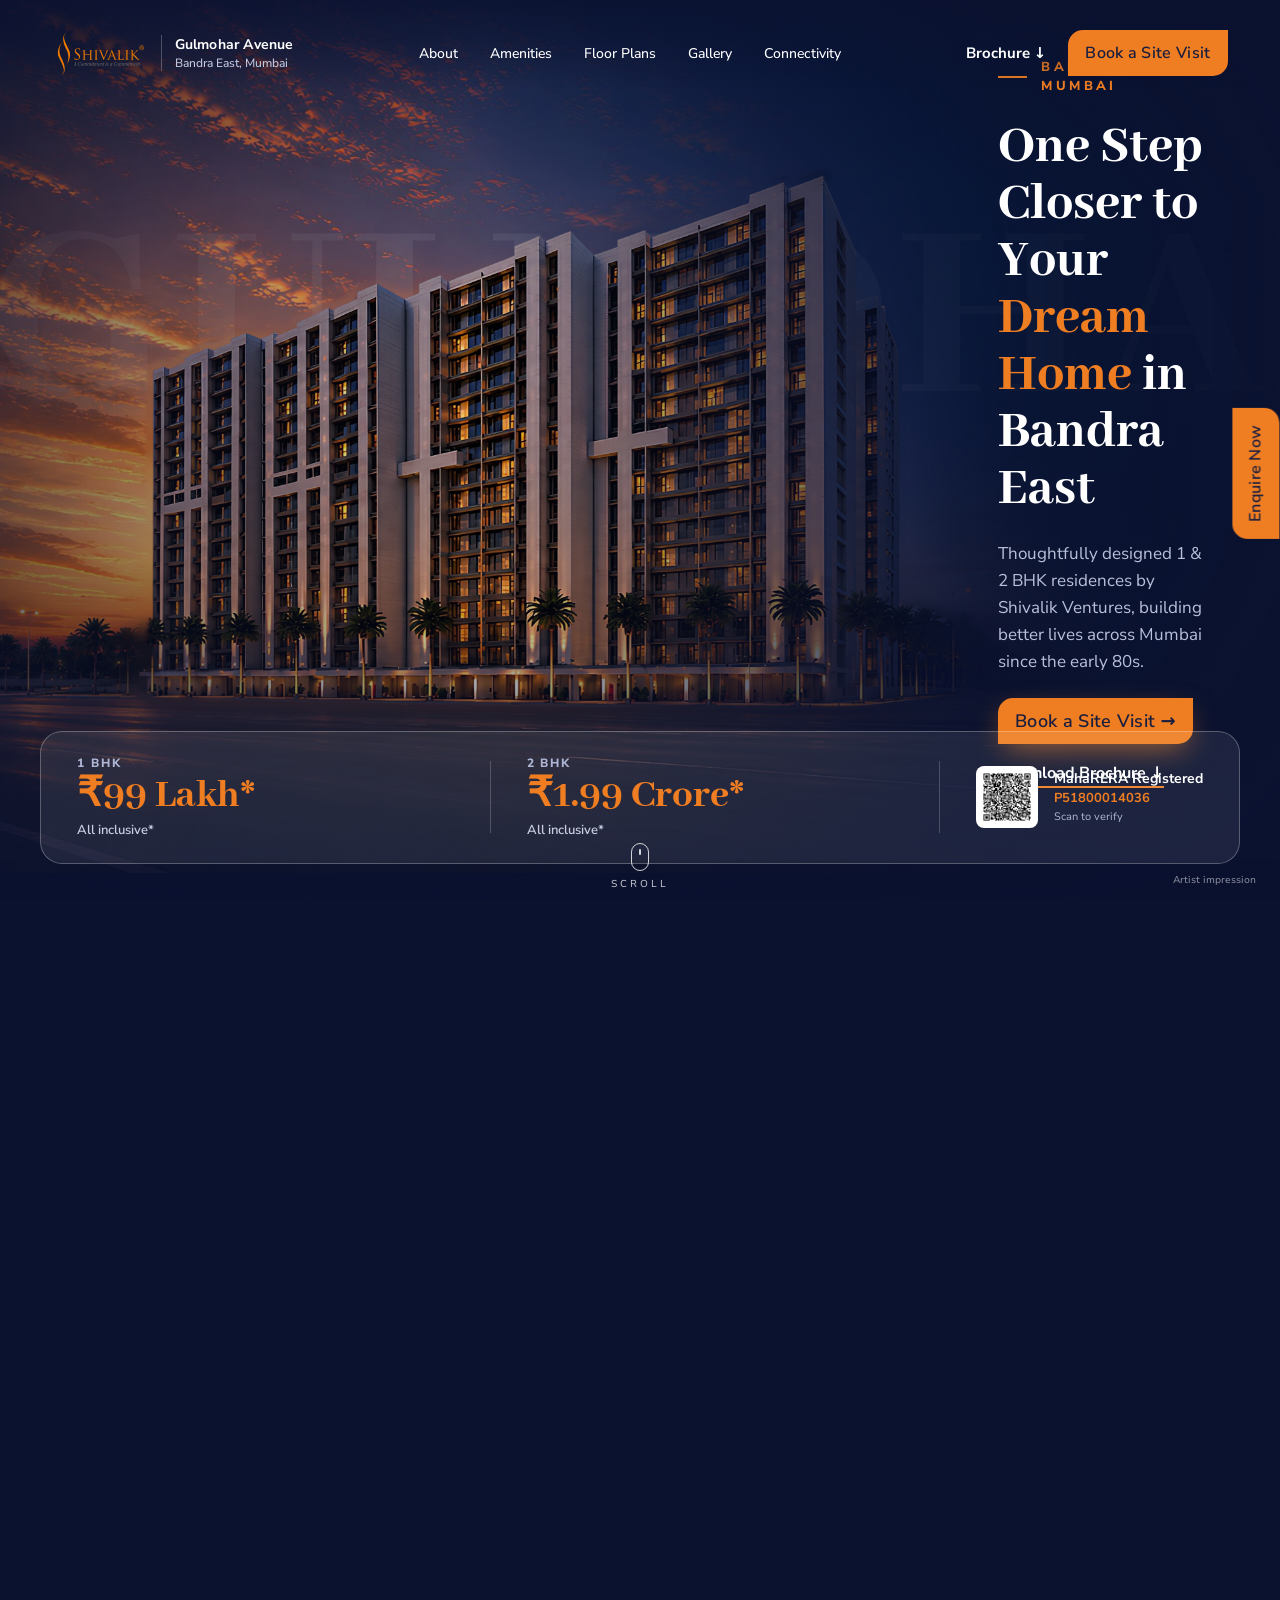
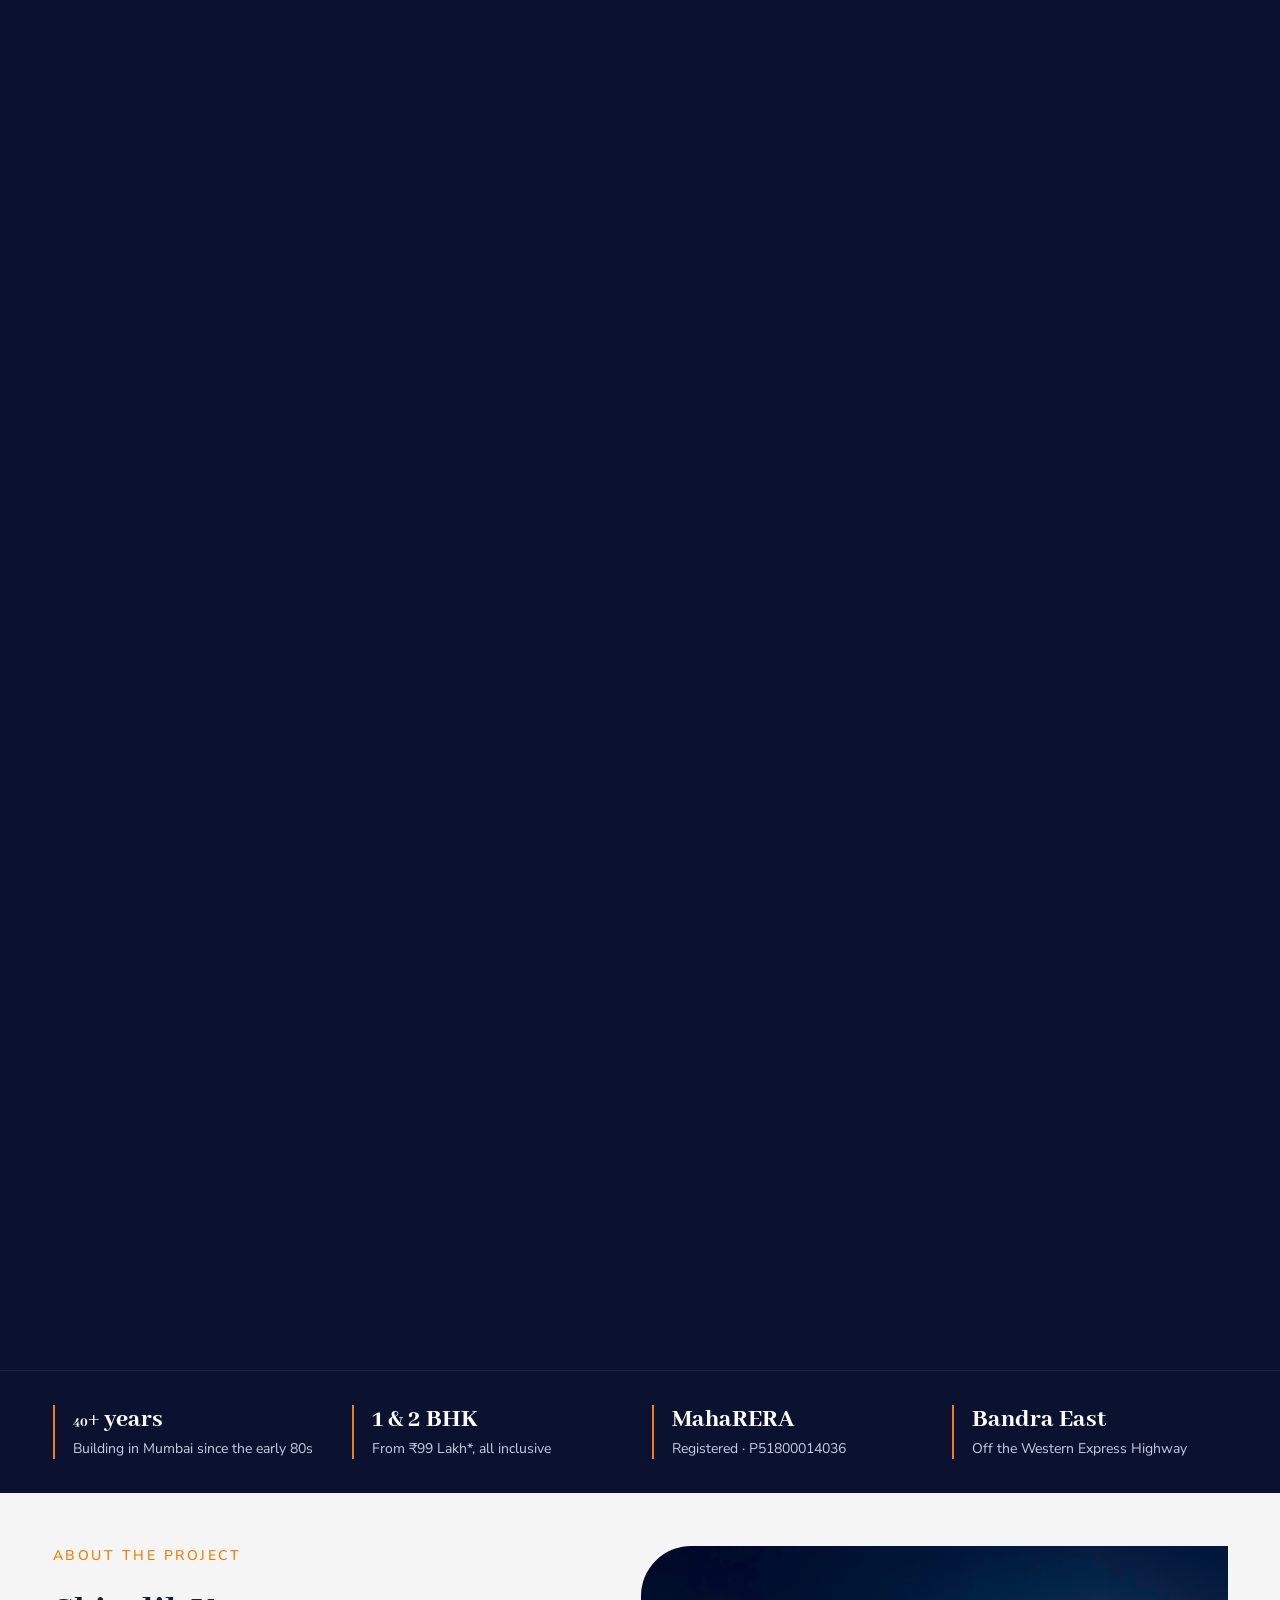
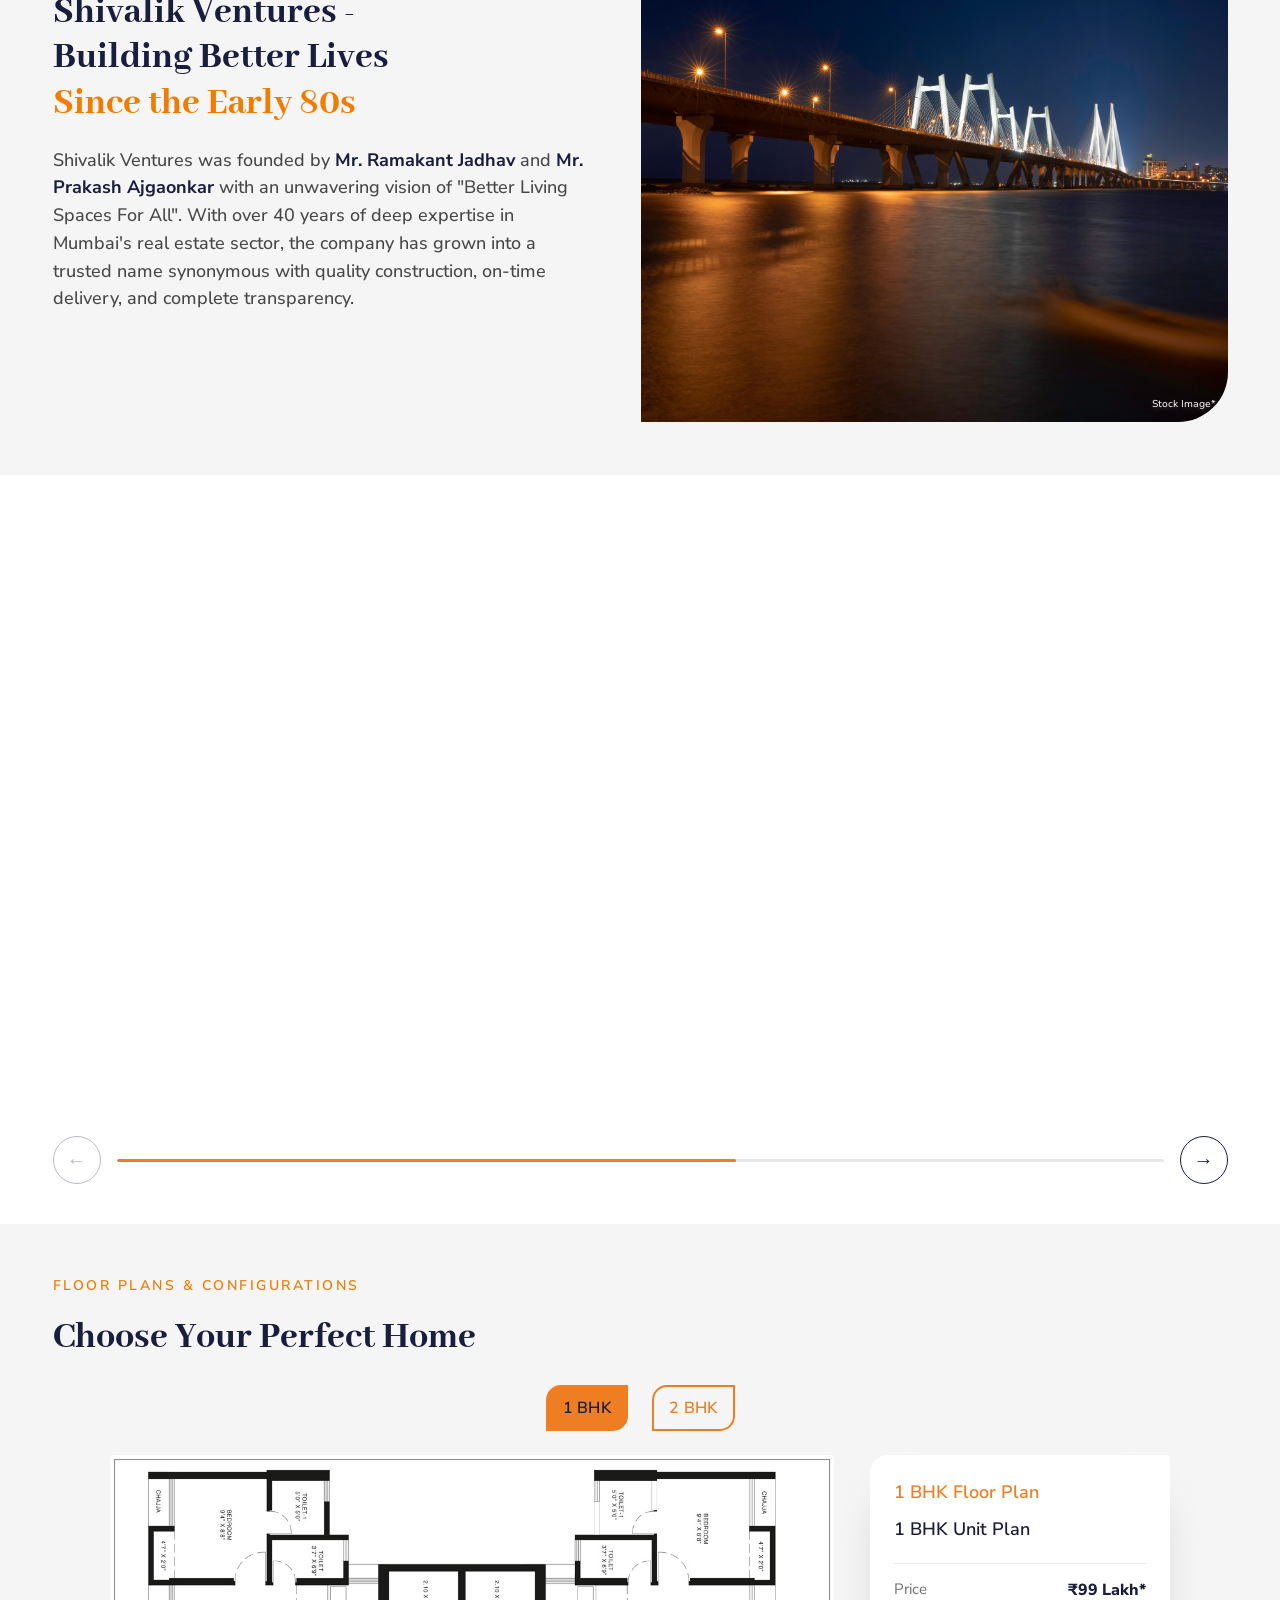
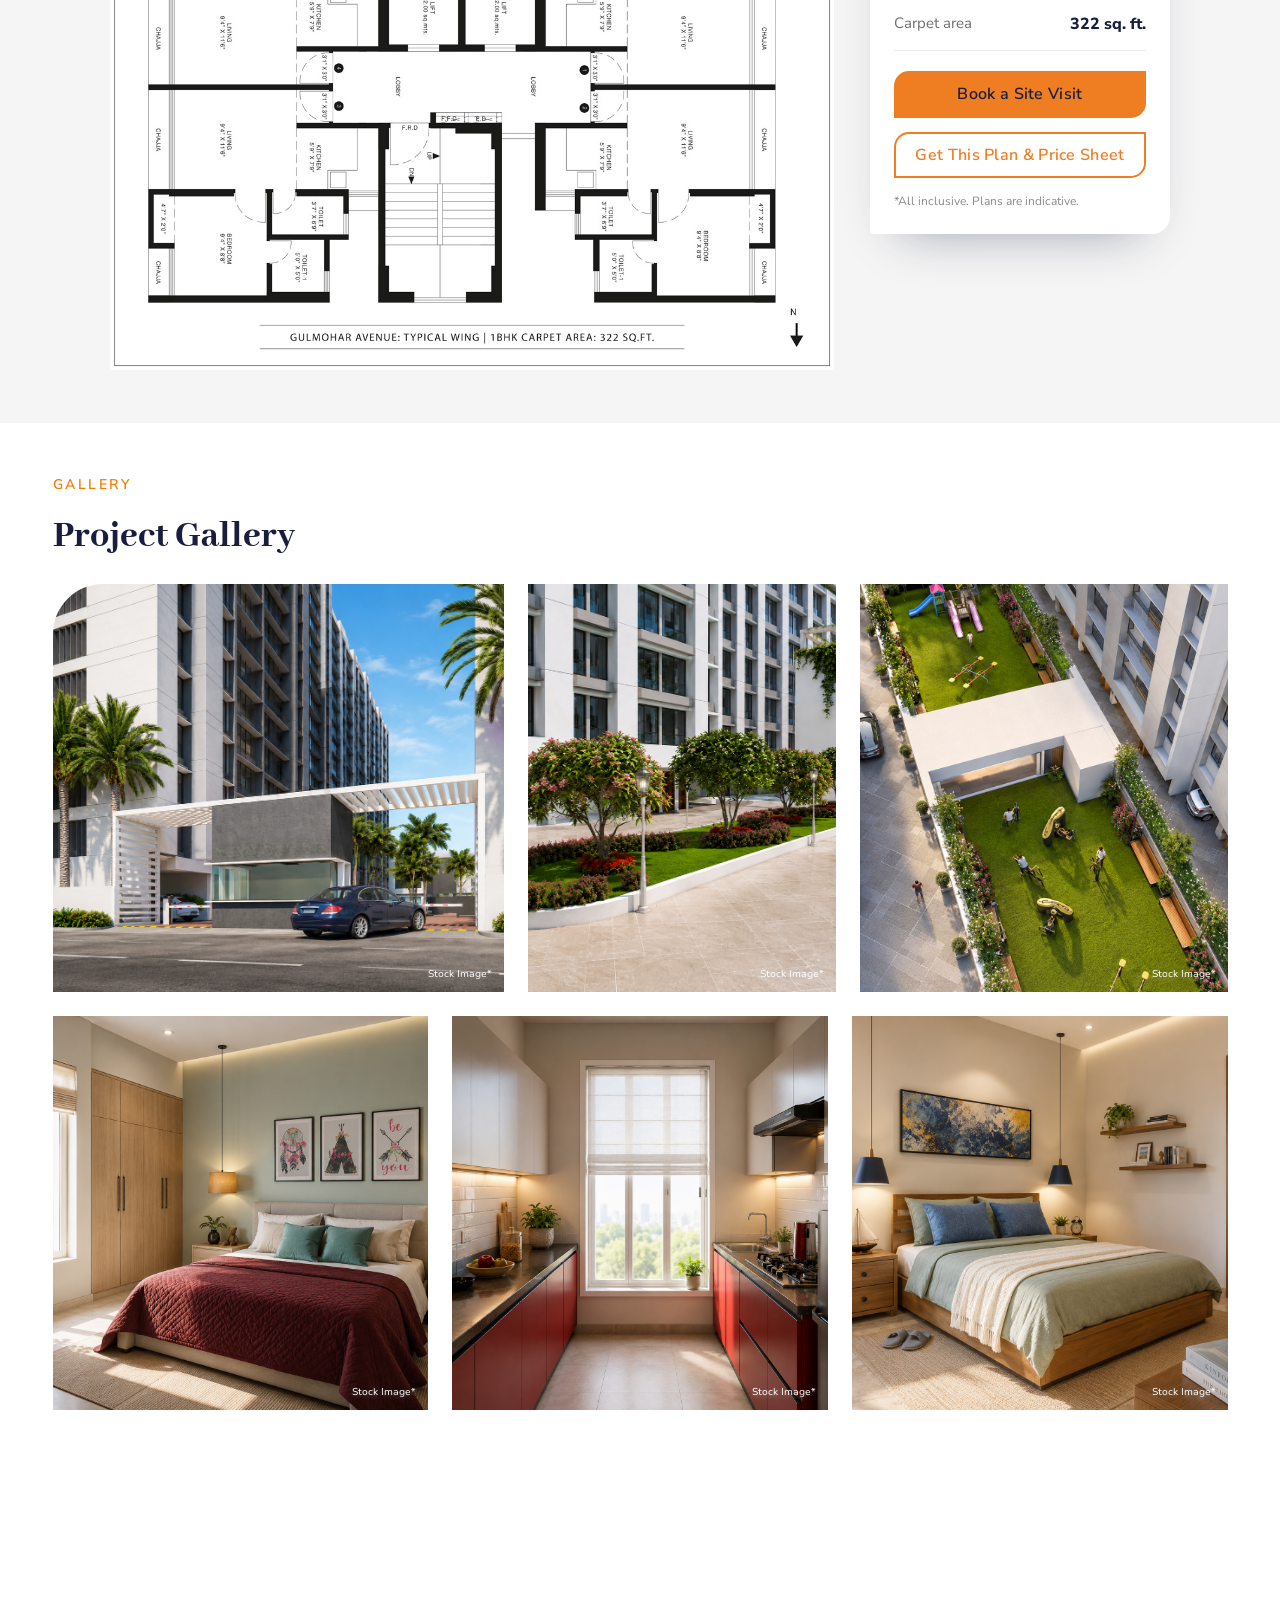
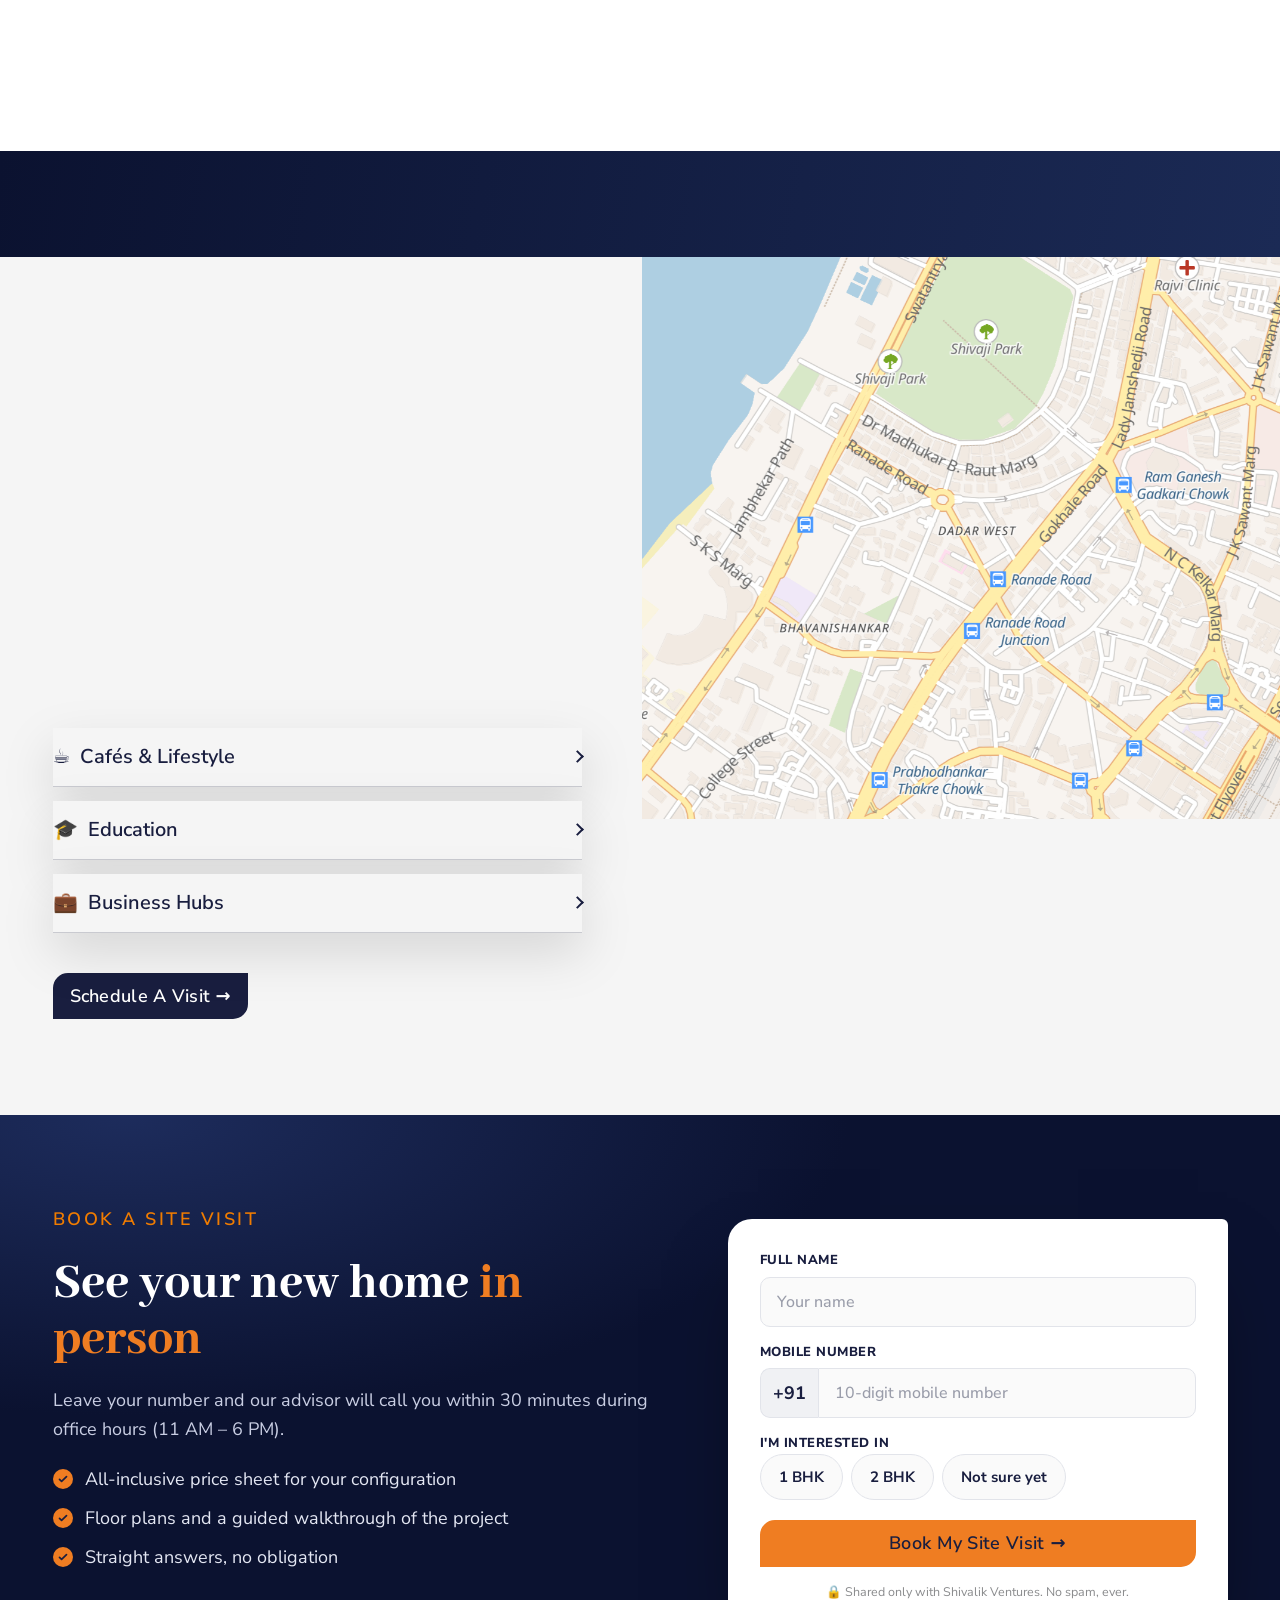
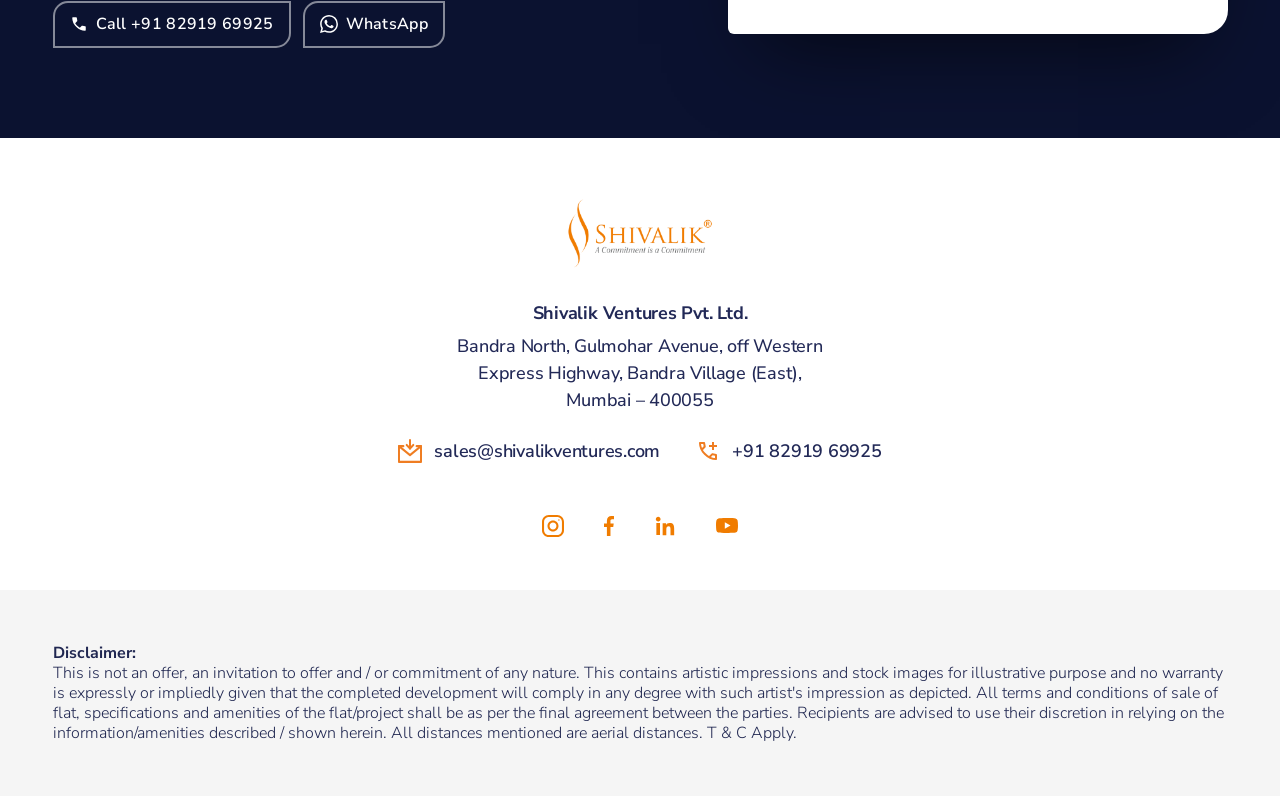
==== commit 0b09cacc: "Lead-focused UX pass and scroll/interaction animations Lead capture - One short form everywhere (inl" ====
--- a/index.html
+++ b/index.html
@@ -1,5 +1,5 @@
 <!doctype html>
-<html lang="en">
+<html lang="en" class="no-js">
 <head>
 <meta charset="utf-8">
 <meta name="viewport" content="width=device-width, initial-scale=1">
@@ -25,7 +25,15 @@
       <a href="#gallery">Gallery</a>
       <a href="#connectivity">Connectivity</a>
     </nav>
-    <button class="btn btn--orange" type="button" data-modal="brochure">Download Brochure</button>
+    <div class="nav__actions">
+      <button class="nav__text-btn" type="button" data-modal="brochure" data-cta="nav-brochure">Brochure ↓</button>
+      <button class="btn btn--orange" type="button" data-modal="visit" data-cta="nav-visit">Book a Site Visit</button>
+      <button class="nav__burger" type="button" aria-label="Open menu" aria-expanded="false" aria-controls="mnav"><span></span><span></span><span></span></button>
+    </div>
+  </div>
+  <div class="mnav" id="mnav" hidden>
+    <a href="#about">About</a><a href="#amenities">Amenities</a><a href="#floor-plans">Floor Plans</a><a href="#gallery">Gallery</a><a href="#connectivity">Connectivity</a>
+    <button class="btn btn--orange btn--block" type="button" data-modal="brochure" data-cta="menu-brochure">Get Brochure &amp; Price Sheet</button>
   </div>
 </header>
 
@@ -43,10 +51,10 @@
           <h1 class="reveal" style="--i:1">One Step Closer to Your <em>Dream Home</em> in Bandra East</h1>
           <p class="copy__sub reveal" style="--i:2">Thoughtfully designed 1 &amp; 2 BHK residences by Shivalik Ventures, building better lives across Mumbai since the early 80s.</p>
           <div class="copy__ctas reveal" style="--i:3">
-            <button class="btn btn--orange btn--lg btn--glow" type="button" data-modal="visit">Book a Site Visit →</button>
-            <button class="link-underline" type="button" data-modal="brochure">Download Brochure ↓</button>
+            <button class="btn btn--orange btn--lg btn--glow" type="button" data-modal="visit" data-cta="hero-visit">Book a Site Visit →</button>
+            <button class="link-underline" type="button" data-modal="brochure" data-cta="hero-brochure">Download Brochure ↓</button>
           </div>
-          <div class="chips reveal" style="--i:4"><span><b>1 BHK</b> ₹99 Lakh*</span><span><b>2 BHK</b> ₹1.99 Cr*</span></div>
+          <div class="chips reveal" style="--i:4"><button type="button" data-modal="brochure" data-cfg="1 BHK" data-cta="hero-chip-1"><b>1 BHK</b> ₹99 Lakh*</button><button type="button" data-modal="brochure" data-cfg="2 BHK" data-cta="hero-chip-2"><b>2 BHK</b> ₹1.99 Cr*</button></div>
         </div>
       </div>
 
@@ -73,7 +81,7 @@
             <div class="card__col"><b>1 BHK</b><strong>₹99 Lakh*</strong><small>All inclusive*</small></div>
             <div class="card__col"><b>2 BHK</b><strong>₹1.99 Crore*</strong><small>All inclusive*</small></div>
             <div class="card__col card__col--cta">
-              <a class="btn btn--orange" href="#floor-plans">Explore floor plans →</a>
+              <a class="btn btn--orange" href="#floor-plans" data-cta="scene-plans">Explore floor plans →</a>
               <small>MahaRERA P51800014036</small>
             </div>
           </div>
@@ -83,6 +91,15 @@
 
       <a class="scroll-cue" data-layer="cue" href="#about" aria-label="Scroll to explore"><span class="mouse"></span><span>Scroll</span></a>
       <span class="stock">Artist impression</span>
+    </div>
+  </section>
+
+  <section class="trust" aria-label="Project highlights">
+    <div class="container trust__grid">
+      <div class="trust__item"><strong><span data-count="40">40</span>+ years</strong><span>Building in Mumbai since the early 80s</span></div>
+      <div class="trust__item"><strong>1 &amp; 2 BHK</strong><span>From ₹99 Lakh*, all inclusive</span></div>
+      <div class="trust__item"><strong>MahaRERA</strong><span>Registered · P51800014036</span></div>
+      <div class="trust__item"><strong>Bandra East</strong><span>Off the Western Express Highway</span></div>
     </div>
   </section>
 
@@ -125,18 +142,27 @@
         <button class="btn btn--outline" type="button" role="tab" aria-selected="false" data-bhk="2">2 BHK</button>
       </div>
       <div class="plans__body">
-        <img id="plan-img" src="assets/floor-plan-1bhk.png" alt="1 BHK floor plan" width="724" height="515">
-        <div class="plans__details">
-          <button type="button" class="plans__item is-active" id="plan-floor" data-view="floor">1 BHK Floor Plan</button>
-          <button type="button" class="plans__item" id="plan-unit" data-view="unit">1 BHK Unit Plan</button>
-        </div>
+        <div class="plan-frame"><img id="plan-img" src="assets/floor-plan-1bhk.png" alt="1 BHK floor plan" width="724" height="515"></div>
+        <aside class="plan-card">
+          <div class="plans__details">
+            <button type="button" class="plans__item is-active" id="plan-floor" data-view="floor">1 BHK Floor Plan</button>
+            <button type="button" class="plans__item" id="plan-unit" data-view="unit">1 BHK Unit Plan</button>
+          </div>
+          <dl class="plan-card__facts">
+            <div><dt>Price</dt><dd id="plan-price">₹99 Lakh*</dd></div>
+            <div><dt>Carpet area</dt><dd id="plan-area">322 sq. ft.</dd></div>
+          </dl>
+          <button class="btn btn--orange btn--block" type="button" data-modal="visit" data-plan-cta data-cta="plan-visit">Book a Site Visit</button>
+          <button class="btn btn--outline btn--block" type="button" data-modal="brochure" data-plan-cta data-cta="plan-brochure">Get This Plan &amp; Price Sheet</button>
+          <small class="plan-card__note">*All inclusive. Plans are indicative.</small>
+        </aside>
       </div>
     </div>
   </section>
 
   <section class="gallery" id="gallery">
     <div class="container">
-      <p class="eyebrow">Floor Plans &amp; Configurations</p>
+      <p class="eyebrow">Gallery</p>
       <h2>Project Gallery</h2>
       <div class="bento">
         <div class="bento__row bento__row--1">
@@ -153,6 +179,16 @@
           <figure class="g g7"><img src="assets/gallery-7.png" alt="" loading="lazy"><span class="stock">Stock Image*</span></figure>
           <figure class="g g8"><img src="assets/gallery-8.png" alt="" loading="lazy"><span class="stock">Stock Image*</span></figure>
         </div>
+      </div>
+    </div>
+  </section>
+
+  <section class="band" aria-label="Book a visit">
+    <div class="container band__inner">
+      <p class="band__text"><strong>Like what you see?</strong> It looks even better in person.</p>
+      <div class="band__ctas">
+        <button class="btn btn--orange" type="button" data-modal="visit" data-cta="band-visit">Book a Site Visit</button>
+        <a class="btn btn--ghost-light" href="https://wa.me/918291969925?text=Hi%2C%20I%27m%20interested%20in%20Gulmohar%20Avenue%2C%20Bandra%20East." target="_blank" rel="noopener" data-cta="band-whatsapp">WhatsApp Us</a>
       </div>
     </div>
   </section>
@@ -184,7 +220,49 @@
           <ul><li>Jio World Drive (BKC) ⭐ ~1.5 km</li><li>Jio World Plaza (BKC) ~1.5 km</li><li>Phoenix Marketcity (Kurla) ~4–5 km</li><li>Linking Road (Bandra West) ~4–6 km</li></ul>
         </details>
       </div>
-      <button class="btn btn--blue btn--lg" type="button" data-modal="visit">Schedule A Visit →</button>
+      <button class="btn btn--blue btn--lg" type="button" data-modal="visit" data-cta="connect-visit">Schedule A Visit →</button>
+    </div>
+  </section>
+  <section class="lead" id="enquire" aria-labelledby="lead-title">
+    <div class="container lead__grid">
+      <div class="lead__copy">
+        <p class="eyebrow">Book a site visit</p>
+        <h2 id="lead-title">See your new home <em>in person</em></h2>
+        <p>Leave your number and our advisor will call you within 30 minutes during office hours (11 AM – 6 PM).</p>
+        <ul class="lead__list">
+          <li>All-inclusive price sheet for your configuration</li>
+          <li>Floor plans and a guided walkthrough of the project</li>
+          <li>Straight answers, no obligation</li>
+        </ul>
+        <div class="lead__direct">
+          <a class="btn btn--ghost-light" href="tel:+918291969925" data-cta="lead-call"><svg viewBox="0 0 24 24" aria-hidden="true"><path d="M19.95 21C17.87 21 15.81 20.55 13.78 19.64C11.74 18.73 9.89 17.44 8.23 15.78C6.56 14.11 5.27 12.26 4.36 10.23C3.46 8.19 3 6.13 3 4.05C3 3.75 3.1 3.5 3.3 3.3C3.5 3.1 3.75 3 4.05 3H8.1C8.33 3 8.54 3.08 8.73 3.24C8.91 3.4 9.02 3.58 9.05 3.8L9.7 7.3C9.73 7.57 9.73 7.79 9.68 7.98C9.63 8.16 9.53 8.32 9.4 8.45L6.98 10.9C7.31 11.52 7.7 12.11 8.16 12.69C8.62 13.26 9.12 13.82 9.68 14.35C10.19 14.87 10.73 15.35 11.3 15.79C11.87 16.23 12.47 16.63 13.1 17L15.45 14.65C15.6 14.5 15.8 14.39 16.04 14.31C16.28 14.24 16.52 14.22 16.75 14.25L20.2 14.95C20.43 15.02 20.63 15.14 20.78 15.31C20.93 15.49 21 15.68 21 15.9V19.95C21 20.25 20.9 20.5 20.7 20.7C20.5 20.9 20.25 21 19.95 21Z"/></svg>Call +91 82919 69925</a>
+          <a class="btn btn--ghost-light" href="https://wa.me/918291969925?text=Hi%2C%20I%27m%20interested%20in%20Gulmohar%20Avenue%2C%20Bandra%20East." target="_blank" rel="noopener" data-cta="lead-whatsapp"><svg viewBox="0 0 24 24" aria-hidden="true"><path d="M17.472 14.382c-.297-.149-1.758-.867-2.03-.967-.273-.099-.471-.148-.67.15-.197.297-.767.966-.94 1.164-.173.199-.347.223-.644.075-.297-.15-1.255-.463-2.39-1.475-.883-.788-1.48-1.761-1.653-2.059-.173-.297-.018-.458.13-.606.134-.133.298-.347.446-.52.149-.174.198-.298.298-.497.099-.198.05-.371-.025-.52-.075-.149-.669-1.612-.916-2.207-.242-.579-.487-.5-.669-.51-.173-.008-.371-.01-.57-.01-.198 0-.52.074-.792.372-.272.297-1.04 1.016-1.04 2.479 0 1.462 1.065 2.875 1.213 3.074.149.198 2.096 3.2 5.077 4.487.709.306 1.262.489 1.694.625.712.227 1.36.195 1.871.118.571-.085 1.758-.719 2.006-1.413.248-.694.248-1.289.173-1.413-.074-.124-.272-.198-.57-.347m-5.421 7.403h-.004a9.87 9.87 0 01-5.031-1.378l-.361-.214-3.741.982.998-3.648-.235-.374a9.86 9.86 0 01-1.51-5.26c.001-5.45 4.436-9.884 9.888-9.884 2.64 0 5.122 1.03 6.988 2.898a9.825 9.825 0 012.893 6.994c-.003 5.45-4.437 9.884-9.885 9.884m8.413-18.297A11.815 11.815 0 0012.05 0C5.495 0 .16 5.335.157 11.892c0 2.096.547 4.142 1.588 5.945L.057 24l6.305-1.654a11.882 11.882 0 005.683 1.448h.005c6.554 0 11.89-5.335 11.893-11.893a11.821 11.821 0 00-3.48-8.413z"/></svg>WhatsApp</a>
+        </div>
+      </div>
+      <div class="lead__card">
+        <form class="lead-form" data-kind="visit" novalidate>
+    <div class="lead-form__fields">
+      <div class="field"><label for="l-name">Full name</label><input id="l-name" name="name" autocomplete="name" placeholder="Your name" required minlength="2"><small class="field__err" aria-live="polite"></small></div>
+      <div class="field"><label for="l-mobile">Mobile number</label><div class="phone"><span aria-hidden="true">+91</span><input id="l-mobile" name="mobile" type="tel" inputmode="numeric" autocomplete="tel-national" placeholder="10-digit mobile number" maxlength="16" required></div><small class="field__err" aria-live="polite"></small></div>
+      <fieldset class="field field--chips"><legend>I'm interested in</legend>
+        <div class="choice">
+          <label><input type="radio" name="configuration" value="1 BHK" required><span>1 BHK</span></label>
+          <label><input type="radio" name="configuration" value="2 BHK"><span>2 BHK</span></label>
+          <label><input type="radio" name="configuration" value="Not sure yet"><span>Not sure yet</span></label>
+        </div><small class="field__err" aria-live="polite"></small>
+      </fieldset>
+      <button class="btn btn--orange btn--lg btn--block" type="submit">Book My Site Visit <span class="arr" aria-hidden="true">→</span></button>
+      <p class="lead-form__note"><span aria-hidden="true">🔒</span> Shared only with Shivalik Ventures. No spam, ever.</p>
+    </div>
+    <div class="lead-form__done" hidden tabindex="-1">
+      <svg class="tick" viewBox="0 0 52 52" aria-hidden="true"><circle cx="26" cy="26" r="24"/><path d="M15 27l7 7 15-16"/></svg>
+      <h4>Thank you, <span data-name></span>!</h4>
+      <p data-done-msg></p>
+      <a class="btn btn--wa-solid" data-wa-again href="#" target="_blank" rel="noopener"><svg viewBox="0 0 24 24" aria-hidden="true"><path d="M17.472 14.382c-.297-.149-1.758-.867-2.03-.967-.273-.099-.471-.148-.67.15-.197.297-.767.966-.94 1.164-.173.199-.347.223-.644.075-.297-.15-1.255-.463-2.39-1.475-.883-.788-1.48-1.761-1.653-2.059-.173-.297-.018-.458.13-.606.134-.133.298-.347.446-.52.149-.174.198-.298.298-.497.099-.198.05-.371-.025-.52-.075-.149-.669-1.612-.916-2.207-.242-.579-.487-.5-.669-.51-.173-.008-.371-.01-.57-.01-.198 0-.52.074-.792.372-.272.297-1.04 1.016-1.04 2.479 0 1.462 1.065 2.875 1.213 3.074.149.198 2.096 3.2 5.077 4.487.709.306 1.262.489 1.694.625.712.227 1.36.195 1.871.118.571-.085 1.758-.719 2.006-1.413.248-.694.248-1.289.173-1.413-.074-.124-.272-.198-.57-.347m-5.421 7.403h-.004a9.87 9.87 0 01-5.031-1.378l-.361-.214-3.741.982.998-3.648-.235-.374a9.86 9.86 0 01-1.51-5.26c.001-5.45 4.436-9.884 9.888-9.884 2.64 0 5.122 1.03 6.988 2.898a9.825 9.825 0 012.893 6.994c-.003 5.45-4.437 9.884-9.885 9.884m8.413-18.297A11.815 11.815 0 0012.05 0C5.495 0 .16 5.335.157 11.892c0 2.096.547 4.142 1.588 5.945L.057 24l6.305-1.654a11.882 11.882 0 005.683 1.448h.005c6.554 0 11.89-5.335 11.893-11.893a11.821 11.821 0 00-3.48-8.413z"/></svg>Open WhatsApp again</a>
+      <p class="lead-form__alt">Prefer to talk now? <a href="tel:+918291969925" data-cta="done-call">Call +91 82919 69925</a></p>
+    </div>
+  </form>
+      </div>
     </div>
   </section>
 </main>
@@ -198,7 +276,7 @@
     </address>
     <div class="contact__row">
       <a href="mailto:sales@shivalikventures.com"><img src="assets/email-icon.svg" alt="" width="24" height="24">sales@shivalikventures.com</a>
-      <a href="tel:+918291969925"><img src="assets/call-icon.svg" alt="" width="24" height="24">+91 8291969925</a>
+      <a href="tel:+918291969925" data-cta="footer-call"><img src="assets/call-icon.svg" alt="" width="24" height="24">+91 82919 69925</a>
     </div>
     <div class="social">
       <a href="#" aria-label="Instagram"><img src="assets/instagram.svg" alt="" width="22" height="22"></a>
@@ -215,45 +293,82 @@
   </div>
 </footer>
 
-<button class="enquire btn btn--orange" type="button" data-modal="visit">Enquire Now</button>
+<button class="enquire btn btn--orange" type="button" data-modal="visit" data-cta="side-tab">Enquire Now</button>
 
 
 <dialog class="modal" id="modal-visit" aria-labelledby="visit-title">
-  <form class="modal__card" method="dialog" data-kind="visit" novalidate>
+  <div class="modal__card">
+    <button class="modal__close" type="button" aria-label="Close" data-close>×</button>
     <h3 class="modal__title" id="visit-title">Book a Site Visit</h3>
-    <p class="modal__sub"><span>Our advisor will call you within 30 minutes</span><small>Office hours (11 AM – 6 PM)</small></p>
-    <div class="field"><label for="v-name">Full Name <i>*</i></label><input id="v-name" name="name" placeholder="Rahul Sharma" autocomplete="name" required></div>
-    <div class="field-row">
-      <div class="field"><label for="v-mobile">Mobile <i>*</i></label><input id="v-mobile" name="mobile" type="tel" inputmode="numeric" placeholder="98XXXXXXXX" autocomplete="tel-national" pattern="[0-9]{10}" required></div>
-      <div class="field"><label for="v-email">Email ID</label><input id="v-email" name="email" type="email" placeholder="you@gmail.com" autocomplete="email"></div>
-    </div>
-    <div class="field"><label for="v-cfg">Configuration <i>*</i></label>
-      <select id="v-cfg" name="configuration" required><option value="" selected disabled></option><option>1 BHK</option><option>2 BHK</option></select></div>
-    <div class="modal__cta"><button class="btn btn--orange" type="submit">Enquire Now →</button><small>🔒 Your information is safe with us. No spam.</small></div>
+    <p class="modal__sub">Our advisor will call you within 30 minutes · Office hours 11 AM – 6 PM</p>
+    <form class="lead-form" data-kind="visit" novalidate>
+    <div class="lead-form__fields">
+      <div class="field"><label for="v-name">Full name</label><input id="v-name" name="name" autocomplete="name" placeholder="Your name" required minlength="2"><small class="field__err" aria-live="polite"></small></div>
+      <div class="field"><label for="v-mobile">Mobile number</label><div class="phone"><span aria-hidden="true">+91</span><input id="v-mobile" name="mobile" type="tel" inputmode="numeric" autocomplete="tel-national" placeholder="10-digit mobile number" maxlength="16" required></div><small class="field__err" aria-live="polite"></small></div>
+      <fieldset class="field field--chips"><legend>I'm interested in</legend>
+        <div class="choice">
+          <label><input type="radio" name="configuration" value="1 BHK" required><span>1 BHK</span></label>
+          <label><input type="radio" name="configuration" value="2 BHK"><span>2 BHK</span></label>
+          <label><input type="radio" name="configuration" value="Not sure yet"><span>Not sure yet</span></label>
+        </div><small class="field__err" aria-live="polite"></small>
+      </fieldset>
+      <button class="btn btn--orange btn--lg btn--block" type="submit">Book My Site Visit <span class="arr" aria-hidden="true">→</span></button>
+      <p class="lead-form__note"><span aria-hidden="true">🔒</span> Shared only with Shivalik Ventures. No spam, ever.</p>
+    </div>
+    <div class="lead-form__done" hidden tabindex="-1">
+      <svg class="tick" viewBox="0 0 52 52" aria-hidden="true"><circle cx="26" cy="26" r="24"/><path d="M15 27l7 7 15-16"/></svg>
+      <h4>Thank you, <span data-name></span>!</h4>
+      <p data-done-msg></p>
+      <a class="btn btn--wa-solid" data-wa-again href="#" target="_blank" rel="noopener"><svg viewBox="0 0 24 24" aria-hidden="true"><path d="M17.472 14.382c-.297-.149-1.758-.867-2.03-.967-.273-.099-.471-.148-.67.15-.197.297-.767.966-.94 1.164-.173.199-.347.223-.644.075-.297-.15-1.255-.463-2.39-1.475-.883-.788-1.48-1.761-1.653-2.059-.173-.297-.018-.458.13-.606.134-.133.298-.347.446-.52.149-.174.198-.298.298-.497.099-.198.05-.371-.025-.52-.075-.149-.669-1.612-.916-2.207-.242-.579-.487-.5-.669-.51-.173-.008-.371-.01-.57-.01-.198 0-.52.074-.792.372-.272.297-1.04 1.016-1.04 2.479 0 1.462 1.065 2.875 1.213 3.074.149.198 2.096 3.2 5.077 4.487.709.306 1.262.489 1.694.625.712.227 1.36.195 1.871.118.571-.085 1.758-.719 2.006-1.413.248-.694.248-1.289.173-1.413-.074-.124-.272-.198-.57-.347m-5.421 7.403h-.004a9.87 9.87 0 01-5.031-1.378l-.361-.214-3.741.982.998-3.648-.235-.374a9.86 9.86 0 01-1.51-5.26c.001-5.45 4.436-9.884 9.888-9.884 2.64 0 5.122 1.03 6.988 2.898a9.825 9.825 0 012.893 6.994c-.003 5.45-4.437 9.884-9.885 9.884m8.413-18.297A11.815 11.815 0 0012.05 0C5.495 0 .16 5.335.157 11.892c0 2.096.547 4.142 1.588 5.945L.057 24l6.305-1.654a11.882 11.882 0 005.683 1.448h.005c6.554 0 11.89-5.335 11.893-11.893a11.821 11.821 0 00-3.48-8.413z"/></svg>Open WhatsApp again</a>
+      <p class="lead-form__alt">Prefer to talk now? <a href="tel:+918291969925" data-cta="done-call">Call +91 82919 69925</a></p>
+    </div>
+  </form>
+  </div>
+</dialog>
+
+<dialog class="modal" id="modal-brochure" aria-labelledby="brochure-title">
+  <div class="modal__card">
     <button class="modal__close" type="button" aria-label="Close" data-close>×</button>
+    <h3 class="modal__title" id="brochure-title">Get the Brochure &amp; Price Sheet</h3>
+    <p class="modal__sub">Brochure, floor plans and all-inclusive prices, sent to your WhatsApp.</p>
+    <form class="lead-form" data-kind="brochure" novalidate>
+    <div class="lead-form__fields">
+      <div class="field"><label for="b-name">Full name</label><input id="b-name" name="name" autocomplete="name" placeholder="Your name" required minlength="2"><small class="field__err" aria-live="polite"></small></div>
+      <div class="field"><label for="b-mobile">Mobile number</label><div class="phone"><span aria-hidden="true">+91</span><input id="b-mobile" name="mobile" type="tel" inputmode="numeric" autocomplete="tel-national" placeholder="10-digit mobile number" maxlength="16" required></div><small class="field__err" aria-live="polite"></small></div>
+      <div class="field"><label for="b-email">Email <span class="opt">(optional)</span></label><input id="b-email" name="email" type="email" autocomplete="email" placeholder="you@example.com"><small class="field__err" aria-live="polite"></small></div>
+      <fieldset class="field field--chips"><legend>I'm interested in</legend>
+        <div class="choice">
+          <label><input type="radio" name="configuration" value="1 BHK" required><span>1 BHK</span></label>
+          <label><input type="radio" name="configuration" value="2 BHK"><span>2 BHK</span></label>
+          <label><input type="radio" name="configuration" value="Not sure yet"><span>Not sure yet</span></label>
+        </div><small class="field__err" aria-live="polite"></small>
+      </fieldset>
+      <button class="btn btn--orange btn--lg btn--block" type="submit">Send Me the Brochure <span class="arr" aria-hidden="true">→</span></button>
+      <p class="lead-form__note"><span aria-hidden="true">🔒</span> Shared only with Shivalik Ventures. No spam, ever.</p>
+    </div>
+    <div class="lead-form__done" hidden tabindex="-1">
+      <svg class="tick" viewBox="0 0 52 52" aria-hidden="true"><circle cx="26" cy="26" r="24"/><path d="M15 27l7 7 15-16"/></svg>
+      <h4>Thank you, <span data-name></span>!</h4>
+      <p data-done-msg></p>
+      <a class="btn btn--wa-solid" data-wa-again href="#" target="_blank" rel="noopener"><svg viewBox="0 0 24 24" aria-hidden="true"><path d="M17.472 14.382c-.297-.149-1.758-.867-2.03-.967-.273-.099-.471-.148-.67.15-.197.297-.767.966-.94 1.164-.173.199-.347.223-.644.075-.297-.15-1.255-.463-2.39-1.475-.883-.788-1.48-1.761-1.653-2.059-.173-.297-.018-.458.13-.606.134-.133.298-.347.446-.52.149-.174.198-.298.298-.497.099-.198.05-.371-.025-.52-.075-.149-.669-1.612-.916-2.207-.242-.579-.487-.5-.669-.51-.173-.008-.371-.01-.57-.01-.198 0-.52.074-.792.372-.272.297-1.04 1.016-1.04 2.479 0 1.462 1.065 2.875 1.213 3.074.149.198 2.096 3.2 5.077 4.487.709.306 1.262.489 1.694.625.712.227 1.36.195 1.871.118.571-.085 1.758-.719 2.006-1.413.248-.694.248-1.289.173-1.413-.074-.124-.272-.198-.57-.347m-5.421 7.403h-.004a9.87 9.87 0 01-5.031-1.378l-.361-.214-3.741.982.998-3.648-.235-.374a9.86 9.86 0 01-1.51-5.26c.001-5.45 4.436-9.884 9.888-9.884 2.64 0 5.122 1.03 6.988 2.898a9.825 9.825 0 012.893 6.994c-.003 5.45-4.437 9.884-9.885 9.884m8.413-18.297A11.815 11.815 0 0012.05 0C5.495 0 .16 5.335.157 11.892c0 2.096.547 4.142 1.588 5.945L.057 24l6.305-1.654a11.882 11.882 0 005.683 1.448h.005c6.554 0 11.89-5.335 11.893-11.893a11.821 11.821 0 00-3.48-8.413z"/></svg>Open WhatsApp again</a>
+      <p class="lead-form__alt">Prefer to talk now? <a href="tel:+918291969925" data-cta="done-call">Call +91 82919 69925</a></p>
+    </div>
   </form>
+  </div>
 </dialog>
 
-<dialog class="modal" id="modal-brochure" aria-labelledby="brochure-title">
-  <form class="modal__card" method="dialog" data-kind="brochure" novalidate>
-    <h3 class="modal__title" id="brochure-title">Download Brochure</h3>
-    <div class="field"><label for="b-name">Full Name <i>*</i></label><input id="b-name" name="name" placeholder="Rahul Sharma" autocomplete="name" required></div>
-    <div class="field-row">
-      <div class="field"><label for="b-mobile">Mobile <i>*</i></label><input id="b-mobile" name="mobile" type="tel" inputmode="numeric" placeholder="98XXXXXXXX" autocomplete="tel-national" pattern="[0-9]{10}" required></div>
-      <div class="field"><label for="b-email">Email ID</label><input id="b-email" name="email" type="email" placeholder="you@gmail.com" autocomplete="email"></div>
-    </div>
-    <div class="field"><label for="b-cfg">Configuration <i>*</i></label>
-      <select id="b-cfg" name="configuration" required><option value="" selected disabled></option><option>1 BHK</option><option>2 BHK</option></select></div>
-    <div class="modal__cta"><button class="btn btn--orange" type="submit">Get Brochure →</button><small>🔒 Your information is safe with us. No spam.</small></div>
-    <button class="modal__close" type="button" aria-label="Close" data-close>×</button>
-  </form>
-</dialog>
+<aside class="nudge" hidden aria-label="Price sheet offer">
+  <button class="nudge__close" type="button" aria-label="Dismiss">×</button>
+  <strong>Want the full price sheet?</strong>
+  <span>1 &amp; 2 BHK, all-inclusive pricing and floor plans on WhatsApp.</span>
+  <button class="btn btn--orange" type="button" data-modal="brochure" data-cta="nudge">Send it to me</button>
+</aside>
 
 
 <nav class="mbar" aria-label="Quick actions">
-  <a class="btn btn--outline" href="tel:+918291969925"><svg viewBox="0 0 24 24" aria-hidden="true"><path d="M19.95 21C17.87 21 15.81 20.55 13.78 19.64C11.74 18.73 9.89 17.44 8.23 15.78C6.56 14.11 5.27 12.26 4.36 10.23C3.46 8.19 3 6.13 3 4.05C3 3.75 3.1 3.5 3.3 3.3C3.5 3.1 3.75 3 4.05 3H8.1C8.33 3 8.54 3.08 8.73 3.24C8.91 3.4 9.02 3.58 9.05 3.8L9.7 7.3C9.73 7.57 9.73 7.79 9.68 7.98C9.63 8.16 9.53 8.32 9.4 8.45L6.98 10.9C7.31 11.52 7.7 12.11 8.16 12.69C8.62 13.26 9.12 13.82 9.68 14.35C10.19 14.87 10.73 15.35 11.3 15.79C11.87 16.23 12.47 16.63 13.1 17L15.45 14.65C15.6 14.5 15.8 14.39 16.04 14.31C16.28 14.24 16.52 14.22 16.75 14.25L20.2 14.95C20.43 15.02 20.63 15.14 20.78 15.31C20.93 15.49 21 15.68 21 15.9V19.95C21 20.25 20.9 20.5 20.7 20.7C20.5 20.9 20.25 21 19.95 21Z"/></svg>Call</a>
-  <a class="btn btn--outline btn--wa" href="https://wa.me/918291969925" target="_blank" rel="noopener"><svg viewBox="0 0 24 24" aria-hidden="true"><path d="M17.472 14.382c-.297-.149-1.758-.867-2.03-.967-.273-.099-.471-.148-.67.15-.197.297-.767.966-.94 1.164-.173.199-.347.223-.644.075-.297-.15-1.255-.463-2.39-1.475-.883-.788-1.48-1.761-1.653-2.059-.173-.297-.018-.458.13-.606.134-.133.298-.347.446-.52.149-.174.198-.298.298-.497.099-.198.05-.371-.025-.52-.075-.149-.669-1.612-.916-2.207-.242-.579-.487-.5-.669-.51-.173-.008-.371-.01-.57-.01-.198 0-.52.074-.792.372-.272.297-1.04 1.016-1.04 2.479 0 1.462 1.065 2.875 1.213 3.074.149.198 2.096 3.2 5.077 4.487.709.306 1.262.489 1.694.625.712.227 1.36.195 1.871.118.571-.085 1.758-.719 2.006-1.413.248-.694.248-1.289.173-1.413-.074-.124-.272-.198-.57-.347m-5.421 7.403h-.004a9.87 9.87 0 01-5.031-1.378l-.361-.214-3.741.982.998-3.648-.235-.374a9.86 9.86 0 01-1.51-5.26c.001-5.45 4.436-9.884 9.888-9.884 2.64 0 5.122 1.03 6.988 2.898a9.825 9.825 0 012.893 6.994c-.003 5.45-4.437 9.884-9.885 9.884m8.413-18.297A11.815 11.815 0 0012.05 0C5.495 0 .16 5.335.157 11.892c0 2.096.547 4.142 1.588 5.945L.057 24l6.305-1.654a11.882 11.882 0 005.683 1.448h.005c6.554 0 11.89-5.335 11.893-11.893a11.821 11.821 0 00-3.48-8.413z"/></svg>WhatsApp</a>
-  <button class="btn btn--orange" type="button" data-modal="visit">Book a Visit</button>
+  <a class="btn btn--outline" href="tel:+918291969925" data-cta="mbar-call"><svg viewBox="0 0 24 24" aria-hidden="true"><path d="M19.95 21C17.87 21 15.81 20.55 13.78 19.64C11.74 18.73 9.89 17.44 8.23 15.78C6.56 14.11 5.27 12.26 4.36 10.23C3.46 8.19 3 6.13 3 4.05C3 3.75 3.1 3.5 3.3 3.3C3.5 3.1 3.75 3 4.05 3H8.1C8.33 3 8.54 3.08 8.73 3.24C8.91 3.4 9.02 3.58 9.05 3.8L9.7 7.3C9.73 7.57 9.73 7.79 9.68 7.98C9.63 8.16 9.53 8.32 9.4 8.45L6.98 10.9C7.31 11.52 7.7 12.11 8.16 12.69C8.62 13.26 9.12 13.82 9.68 14.35C10.19 14.87 10.73 15.35 11.3 15.79C11.87 16.23 12.47 16.63 13.1 17L15.45 14.65C15.6 14.5 15.8 14.39 16.04 14.31C16.28 14.24 16.52 14.22 16.75 14.25L20.2 14.95C20.43 15.02 20.63 15.14 20.78 15.31C20.93 15.49 21 15.68 21 15.9V19.95C21 20.25 20.9 20.5 20.7 20.7C20.5 20.9 20.25 21 19.95 21Z"/></svg>Call</a>
+  <a class="btn btn--outline btn--wa" href="https://wa.me/918291969925?text=Hi%2C%20I%27m%20interested%20in%20Gulmohar%20Avenue%2C%20Bandra%20East." data-cta="mbar-whatsapp" target="_blank" rel="noopener"><svg viewBox="0 0 24 24" aria-hidden="true"><path d="M17.472 14.382c-.297-.149-1.758-.867-2.03-.967-.273-.099-.471-.148-.67.15-.197.297-.767.966-.94 1.164-.173.199-.347.223-.644.075-.297-.15-1.255-.463-2.39-1.475-.883-.788-1.48-1.761-1.653-2.059-.173-.297-.018-.458.13-.606.134-.133.298-.347.446-.52.149-.174.198-.298.298-.497.099-.198.05-.371-.025-.52-.075-.149-.669-1.612-.916-2.207-.242-.579-.487-.5-.669-.51-.173-.008-.371-.01-.57-.01-.198 0-.52.074-.792.372-.272.297-1.04 1.016-1.04 2.479 0 1.462 1.065 2.875 1.213 3.074.149.198 2.096 3.2 5.077 4.487.709.306 1.262.489 1.694.625.712.227 1.36.195 1.871.118.571-.085 1.758-.719 2.006-1.413.248-.694.248-1.289.173-1.413-.074-.124-.272-.198-.57-.347m-5.421 7.403h-.004a9.87 9.87 0 01-5.031-1.378l-.361-.214-3.741.982.998-3.648-.235-.374a9.86 9.86 0 01-1.51-5.26c.001-5.45 4.436-9.884 9.888-9.884 2.64 0 5.122 1.03 6.988 2.898a9.825 9.825 0 012.893 6.994c-.003 5.45-4.437 9.884-9.885 9.884m8.413-18.297A11.815 11.815 0 0012.05 0C5.495 0 .16 5.335.157 11.892c0 2.096.547 4.142 1.588 5.945L.057 24l6.305-1.654a11.882 11.882 0 005.683 1.448h.005c6.554 0 11.89-5.335 11.893-11.893a11.821 11.821 0 00-3.48-8.413z"/></svg>WhatsApp</a>
+  <button class="btn btn--orange" type="button" data-modal="visit" data-cta="mbar-visit">Book a Visit</button>
 </nav>
 
 <script src="main.js"></script>
--- a/styles.css
+++ b/styles.css
@@ -136,9 +136,11 @@
 .plans { margin-top: 40px; padding: 53px 0; background: var(--grey); }
 .plans h2 { margin-bottom: 24px; }
 .plans__tabs { display: flex; justify-content: center; gap: 24px; margin-bottom: 24px; }
-.plans__body { position: relative; display: flex; justify-content: center; }
-.plans__body img { width: 724px; height: auto; }
-.plans__details { position: absolute; left: calc(50% + 386px); top: 67px; display: flex; flex-direction: column; gap: 12px; white-space: nowrap; }
+.plans__body { display: grid; grid-template-columns: minmax(0, 724px) 300px; gap: 36px; justify-content: center; align-items: start; }
+.plan-frame { overflow: hidden; background: #fff; border-radius: 4px; }
+.plan-frame img { width: 100%; height: auto; transition: opacity .28s ease, transform .5s cubic-bezier(.2,.7,.2,1); }
+.plan-frame img.is-swapping { opacity: 0; transform: scale(.985); }
+.plans__details { display: flex; flex-direction: column; gap: 10px; white-space: nowrap; }
 .plans__item { padding: 0; border: 0; background: none; font: 600 18px/27px var(--sans); color: var(--blue); text-align: left; cursor: pointer; }
 .plans__item.is-active { color: var(--orange); cursor: default; }
 
@@ -184,6 +186,7 @@
 .disclaimer p { margin: 0; font-weight: 300; }
 
 .enquire { position: fixed; right: -41px; top: 50%; z-index: 30; transform: rotate(-90deg); transform-origin: center; }
+.enquire:hover { transform: rotate(-90deg) translateY(-3px); }
 
 /* Responsive */
 @media (max-width: 1100px) {
@@ -192,8 +195,7 @@
   .connect__map { order: 0; }
   .connect__map img { position: static; height: 360px; }
   .connect__left { padding: 40px 16px 64px; }
-  .plans__details { position: static; width: auto; margin-top: 16px; }
-  .plans__body { flex-direction: column; align-items: center; }
+  .plans__body { grid-template-columns: minmax(0, 724px); }
 }
 @media (max-width: 860px) {
   .brand__text { display: none; }
@@ -211,26 +213,6 @@
   body { padding-bottom: 84px; }
 
 }
-
-/* Modals */
-.modal { width: min(753px, calc(100% - 32px)); padding: 0; border: 1px solid #fff; background: #fff; box-shadow: 0 0 2px rgba(0,0,0,.1); overflow: visible; }
-.modal::backdrop { background: rgba(0,0,0,.45); }
-.modal__card { position: relative; display: flex; flex-direction: column; gap: 12px; padding: 20px 30px 22px; }
-.modal__title { margin: 0; padding-left: 14px; border-left: 4px solid var(--orange-text); font: 700 20px/26px "Nunito Sans", var(--sans); color: var(--blue); }
-.modal__sub { margin: 0; display: flex; flex-direction: column; font-size: 13px; line-height: 19.5px; color: #111; }
-.modal__sub small { font-size: 12px; color: #6e6f70; }
-.field { flex: 1; display: flex; flex-direction: column; gap: 5px; min-width: 0; }
-.field-row { display: flex; gap: 10px; }
-.field label { font-size: 14px; line-height: 18px; font-weight: 700; text-transform: uppercase; color: var(--blue); }
-.field i { font-style: normal; color: #e05252; }
-.field input, .field select { height: 43px; padding: 10px 14px; border: 1px solid #e5e7eb; border-radius: 8px; background: #fafafa; font: 400 14px var(--sans); color: var(--blue); }
-.field input::placeholder { color: rgba(25,30,63,.5); }
-.field input:focus, .field select:focus { outline: 2px solid var(--orange); outline-offset: 0; }
-.field input:user-invalid, .field select:user-invalid { border-color: #e05252; }
-.modal__cta { display: flex; flex-direction: column; align-items: center; gap: 3px; }
-.modal__cta small { font-size: 11px; line-height: 16.5px; color: #9ca3af; }
-.modal__close { position: absolute; top: 6px; right: 10px; border: 0; background: none; font-size: 26px; line-height: 1; color: #9ca3af; cursor: pointer; }
-@media (max-width: 560px) { .field-row { flex-direction: column; } .modal__card { padding: 20px 18px; } }
 
 @media (max-width: 1100px) {
   .scene { --s: max(calc(100vw / 2400), calc(64svh / 1351)); height: 300svh; }
@@ -263,8 +245,194 @@
 .mbar { display: none; position: fixed; left: 0; right: 0; bottom: 0; z-index: 50; gap: 8px; padding: 10px 12px calc(10px + env(safe-area-inset-bottom)); background: #fff; box-shadow: 0 -6px 20px rgba(0,0,0,.14); }
 .mbar .btn { flex: none; gap: 6px; padding: 12px 12px; font-size: 14px; }
 .mbar .btn svg { width: 18px; height: 18px; flex: none; }
-.mbar .btn--wa { color: var(--navy); }
+.mbar .btn--wa { color: var(--blue); }
 .mbar .btn--wa svg { fill: #128c7e; }
-.mbar .btn--outline svg { fill: var(--navy); }
+.mbar .btn--outline svg { fill: var(--blue); }
 .mbar .btn--orange { flex: 1; }
 @media (max-width: 860px) { .mbar { display: flex; } }
+
+/* ---------- Buttons: shared polish ---------- */
+.btn { transition: transform .2s ease, box-shadow .2s ease, background-color .2s ease, color .2s ease; }
+.btn:hover { transform: translateY(-2px); box-shadow: 0 10px 22px -10px rgba(25,30,63,.45); }
+.btn:active { transform: translateY(0); }
+.btn--orange { color: var(--blue); }            /* navy on orange passes contrast; white did not */
+.btn--block { width: 100%; white-space: normal; text-align: center; }
+.btn .arr { display: inline-block; margin-left: 6px; transition: transform .2s ease; }
+.btn:hover .arr { transform: translateX(4px); }
+.btn--ghost-light { gap: 8px; background: transparent; border-color: rgba(255,255,255,.5); color: #fff; }
+.btn--ghost-light:hover { background: rgba(255,255,255,.1); }
+.btn--ghost-light svg { width: 18px; height: 18px; fill: currentColor; }
+.btn--wa-solid { gap: 8px; background: #25d366; border-color: #25d366; color: #0b3d22; }
+.btn--wa-solid svg { width: 18px; height: 18px; fill: currentColor; }
+:focus-visible { outline: 3px solid var(--orange); outline-offset: 2px; }
+
+/* ---------- Nav actions + mobile menu ---------- */
+.nav__actions { display: flex; align-items: center; gap: 22px; }
+.nav__text-btn { padding: 0; border: 0; background: none; font: 700 15px var(--sans); color: var(--blue); cursor: pointer; }
+.nav__text-btn:hover { color: var(--orange); }
+.nav.is-over-hero .nav__text-btn { color: #fff; }
+.nav__burger { display: none; flex-direction: column; justify-content: center; gap: 5px; width: 44px; height: 44px; padding: 10px; border: 0; background: none; cursor: pointer; }
+.nav__burger span { display: block; height: 2px; border-radius: 2px; background: var(--blue); transition: transform .3s, opacity .3s; }
+.nav.is-over-hero .nav__burger span { background: #fff; }
+.nav__burger[aria-expanded="true"] span:nth-child(1) { transform: translateY(7px) rotate(45deg); }
+.nav__burger[aria-expanded="true"] span:nth-child(2) { opacity: 0; }
+.nav__burger[aria-expanded="true"] span:nth-child(3) { transform: translateY(-7px) rotate(-45deg); }
+.mnav { display: flex; flex-direction: column; gap: 4px; padding: 8px 20px 20px; background: #fff; box-shadow: 0 16px 30px -12px rgba(0,0,0,.25); }
+.mnav[hidden] { display: none; }
+.mnav a { padding: 12px 0; border-bottom: 1px solid #eee; font-weight: 700; color: var(--blue); text-decoration: none; }
+.mnav .btn { margin-top: 12px; }
+.mnav:not([hidden]) { animation: dropIn .28s cubic-bezier(.2,.7,.2,1); }
+@keyframes dropIn { from { opacity: 0; transform: translateY(-8px); } }
+@media (max-width: 1100px) { .nav__text-btn { display: none; } }
+@media (max-width: 860px) {
+  .nav__actions .btn { display: none; }           /* the bottom bar carries the CTA on phones */
+  .nav__burger { display: flex; }
+  .nav__inner { height: 72px; padding-top: 0; }
+}
+
+/* ---------- Trust strip ---------- */
+.trust { background: #0b1230; color: #c9cee3; padding: 34px 0; border-top: 1px solid rgba(255,255,255,.08); }
+.trust__grid { display: grid; grid-template-columns: repeat(4, 1fr); gap: 24px; }
+.trust__item { display: flex; flex-direction: column; gap: 4px; padding-left: 18px; border-left: 2px solid var(--orange); }
+.trust__item strong { font: 800 26px/1.15 var(--serif); color: #fff; }
+.trust__item span { font-size: 14px; line-height: 1.45; }
+@media (max-width: 860px) { .trust__grid { grid-template-columns: 1fr 1fr; gap: 22px 16px; } .trust__item strong { font-size: 22px; } }
+
+/* ---------- Plan card ---------- */
+.plan-card { display: flex; flex-direction: column; gap: 14px; padding: 24px; background: #fff; border-radius: 18px 4px 18px 4px; box-shadow: 0 24px 50px -30px rgba(25,30,63,.45); }
+.plan-card__facts { display: grid; gap: 10px; margin: 6px 0; padding: 14px 0; border-block: 1px solid #ececec; }
+.plan-card__facts div { display: flex; justify-content: space-between; gap: 12px; }
+.plan-card__facts dt { color: #6e6f70; font-size: 15px; }
+.plan-card__facts dd { margin: 0; color: var(--blue); font-weight: 800; font-size: 16px; text-align: right; }
+.plan-card__note { color: #8a8b8d; font-size: 12px; }
+.chips button { padding: 8px 12px; border: 1px solid rgba(255,255,255,.25); border-radius: 12px; background: rgba(255,255,255,.08); font: 700 13px var(--sans); color: var(--orange); cursor: pointer; }
+.chips button b { margin-right: 4px; color: #fff; }
+
+/* ---------- Mid-page band ---------- */
+.band { background: linear-gradient(100deg, #0b1230, #1b2a55); color: #fff; }
+.band__inner { display: flex; align-items: center; justify-content: space-between; gap: 20px; padding: 30px 0; flex-wrap: wrap; }
+.band__text { margin: 0; font-size: 20px; color: #d3d8ec; }
+.band__text strong { color: #fff; font: 800 26px var(--serif); margin-right: 8px; }
+.band__ctas { display: flex; gap: 12px; flex-wrap: wrap; }
+
+/* ---------- Final lead section ---------- */
+.lead { position: relative; overflow: hidden; padding: 90px 0; background: radial-gradient(1200px 500px at 10% 0%, #1d2c5c 0%, #0b1230 60%); color: #c9cee3; }
+.lead__grid { display: grid; grid-template-columns: 1fr minmax(0, 500px); gap: 64px; align-items: center; }
+.lead h2 { color: #fff; font-size: clamp(34px, 4.4vw, 52px); line-height: 1.08; margin-bottom: 18px; }
+.lead__copy > p { margin: 0 0 22px; font-size: 18px; line-height: 1.6; }
+.lead__list { margin: 0 0 30px; padding: 0; list-style: none; display: grid; gap: 12px; }
+.lead__list li { position: relative; padding-left: 32px; color: #e4e7f3; }
+.lead__list li::before { content: ""; position: absolute; left: 0; top: 3px; width: 20px; height: 20px; border-radius: 50%; background: var(--orange) url("data:image/svg+xml,%3Csvg xmlns='http://www.w3.org/2000/svg' viewBox='0 0 20 20'%3E%3Cpath d='M5 10.5l3 3 7-7' fill='none' stroke='%23191e3f' stroke-width='2.4' stroke-linecap='round' stroke-linejoin='round'/%3E%3C/svg%3E") center/14px no-repeat; }
+.lead__direct { display: flex; gap: 12px; flex-wrap: wrap; }
+.lead__card { padding: 32px; border-radius: 24px 6px 24px 6px; background: #fff; color: var(--body); box-shadow: 0 40px 80px -30px rgba(0,0,0,.6); }
+@media (max-width: 960px) { .lead { padding: 64px 0; } .lead__grid { grid-template-columns: 1fr; gap: 36px; } .lead__card { padding: 24px 20px; } }
+
+/* ---------- Lead form (shared by modals and inline section) ---------- */
+.lead-form__fields { display: flex; flex-direction: column; gap: 16px; }
+.lead-form__fields[hidden] { display: none; }
+.field { display: flex; flex-direction: column; gap: 6px; min-width: 0; margin: 0; padding: 0; border: 0; }
+.field label, .field legend { padding: 0; font-size: 13px; font-weight: 800; letter-spacing: .04em; text-transform: uppercase; color: var(--blue); }
+.field .opt { font-weight: 600; text-transform: none; letter-spacing: 0; color: #8a8b8d; }
+.field input[type=text], .field input:not([type]), .field input[type=tel], .field input[type=email] { width: 100%; height: 50px; padding: 0 16px; border: 1.5px solid #e2e4ea; border-radius: 10px; background: #fafafa; font: 500 16px var(--sans); color: var(--blue); transition: border-color .2s, background-color .2s, box-shadow .2s; }
+.field input::placeholder { color: #9a9daa; }
+.field input:focus { outline: none; border-color: var(--orange); background: #fff; box-shadow: 0 0 0 4px rgba(239,125,34,.15); }
+.phone { display: flex; align-items: stretch; }
+.phone span { display: grid; place-items: center; padding: 0 12px; border: 1.5px solid #e2e4ea; border-right: 0; border-radius: 10px 0 0 10px; background: #f0f1f4; font-weight: 700; color: var(--blue); }
+.phone input { border-radius: 0 10px 10px 0 !important; }
+.field__err { min-height: 0; color: #c03535; font-size: 13px; font-weight: 600; }
+.field__err:empty { display: none; }
+.field.is-invalid input { border-color: #d64545; background: #fff7f7; }
+.field.is-invalid { animation: shake .35s; }
+@keyframes shake { 20%, 60% { transform: translateX(-5px); } 40%, 80% { transform: translateX(5px); } }
+.choice { display: flex; flex-wrap: wrap; gap: 8px; }
+.choice label { position: relative; cursor: pointer; text-transform: none; letter-spacing: 0; font-size: inherit; font-weight: inherit; }
+.choice input { position: absolute; opacity: 0; pointer-events: none; }
+.choice span { display: inline-block; padding: 11px 18px; border: 1.5px solid #e2e4ea; border-radius: 999px; font-weight: 700; font-size: 15px; color: var(--blue); background: #fafafa; transition: all .2s; }
+.choice label:hover span { border-color: var(--orange); }
+.choice input:checked + span { border-color: var(--blue); background: var(--blue); color: #fff; }
+.choice input:focus-visible + span { outline: 3px solid var(--orange); outline-offset: 2px; }
+.lead-form button[type=submit] { margin-top: 4px; }
+.lead-form button[type=submit][aria-busy=true] { opacity: .7; pointer-events: none; }
+.lead-form__note { margin: 0; text-align: center; font-size: 12.5px; color: #8a8b8d; }
+.lead-form__done { display: flex; flex-direction: column; align-items: center; gap: 10px; padding: 10px 0; text-align: center; outline: none; }
+.lead-form__done[hidden] { display: none; }
+.lead-form__done h4 { margin: 4px 0 0; font: 800 26px var(--serif); color: var(--blue); }
+.lead-form__done p { margin: 0; font-size: 16px; line-height: 1.55; }
+.lead-form__alt { font-size: 14px !important; color: #6e6f70; }
+.lead-form__alt a { color: var(--blue); font-weight: 700; }
+.tick { width: 64px; height: 64px; }
+.tick circle { fill: none; stroke: #25a35a; stroke-width: 3; stroke-dasharray: 151; stroke-dashoffset: 151; animation: draw .6s ease forwards; }
+.tick path { fill: none; stroke: #25a35a; stroke-width: 4; stroke-linecap: round; stroke-linejoin: round; stroke-dasharray: 40; stroke-dashoffset: 40; animation: draw .4s .5s ease forwards; }
+@keyframes draw { to { stroke-dashoffset: 0; } }
+
+/* ---------- Modals ---------- */
+.modal { width: min(560px, calc(100% - 24px)); max-height: calc(100svh - 24px); padding: 0; border: 0; border-radius: 22px 6px 22px 6px; background: #fff; box-shadow: 0 40px 90px -20px rgba(11,18,48,.55); overflow: auto; }
+.modal[open] { animation: modalIn .38s cubic-bezier(.2,.8,.2,1); }
+.modal::backdrop { background: rgba(11,18,48,.55); backdrop-filter: blur(3px); }
+.modal[open]::backdrop { animation: fadeIn .3s ease; }
+@keyframes modalIn { from { opacity: 0; transform: translateY(18px) scale(.97); } }
+@keyframes fadeIn { from { opacity: 0; } }
+.modal__card { position: relative; display: flex; flex-direction: column; gap: 10px; padding: 30px 32px 26px; }
+.modal__title { margin: 0; padding-right: 30px; font: 800 28px/1.15 var(--serif); color: var(--blue); }
+.modal__sub { margin: 0 0 8px; font-size: 15px; line-height: 1.5; color: #5b5d63; }
+.modal__close { position: absolute; top: 12px; right: 12px; width: 40px; height: 40px; border: 0; border-radius: 50%; background: #f1f2f5; font-size: 24px; line-height: 1; color: var(--blue); cursor: pointer; transition: background .2s, transform .2s; }
+.modal__close:hover { background: #e4e6ec; transform: rotate(90deg); }
+@media (max-width: 560px) {
+  .modal { width: 100%; max-width: 100%; max-height: 92svh; margin: auto 0 0; border-radius: 22px 22px 0 0; }   /* bottom sheet on phones */
+  .choice span { padding: 10px 14px; font-size: 14px; }
+  .modal[open] { animation: sheetIn .38s cubic-bezier(.2,.8,.2,1); }
+  .modal__card { padding: 26px 20px calc(22px + env(safe-area-inset-bottom)); }
+}
+@keyframes sheetIn { from { transform: translateY(40%); opacity: .4; } }
+
+/* ---------- Price-sheet nudge ---------- */
+.nudge { position: fixed; left: 24px; bottom: 24px; z-index: 40; display: flex; flex-direction: column; gap: 8px; width: 300px; padding: 20px; border-radius: 18px 4px 18px 4px; background: #fff; box-shadow: 0 30px 60px -20px rgba(11,18,48,.45); animation: nudgeIn .5s cubic-bezier(.2,.8,.2,1); }
+.nudge[hidden] { display: none; }
+.nudge strong { font: 800 20px var(--serif); color: var(--blue); padding-right: 26px; }
+.nudge span { font-size: 14px; line-height: 1.5; }
+.nudge .btn { margin-top: 6px; }
+.nudge__close { position: absolute; top: 8px; right: 8px; width: 32px; height: 32px; border: 0; border-radius: 50%; background: #f1f2f5; font-size: 18px; color: var(--blue); cursor: pointer; }
+@keyframes nudgeIn { from { opacity: 0; transform: translateY(20px); } }
+@media (max-width: 860px) { .nudge { left: 12px; right: 12px; bottom: calc(84px + env(safe-area-inset-bottom)); width: auto; } }
+
+/* ---------- Scroll reveals (JS adds .rv; no-JS shows everything) ---------- */
+.js .rv { opacity: 0; transform: translateY(30px); transition: opacity .9s cubic-bezier(.2,.7,.2,1), transform .9s cubic-bezier(.2,.7,.2,1); transition-delay: var(--d, 0ms); }
+.js .rv.is-in { opacity: 1; transform: none; }
+.js .rv-img img { transform: scale(1.14); transition: transform 1.6s cubic-bezier(.2,.7,.2,1); }
+.js .rv-img.is-in img { transform: scale(1); }
+.tile img, .g img, .about__image img { transition: transform 1.6s cubic-bezier(.2,.7,.2,1), filter .4s; }
+.tile:hover img, .g:hover img { transform: scale(1.06) !important; }
+.g { cursor: zoom-in; }
+
+/* ---------- Amenity strip controls ---------- */
+.strip-ui { display: flex; align-items: center; gap: 16px; width: min(1175px, 100% - 32px); margin: 8px auto 0; }
+.strip-ui__bar { flex: 1; height: 3px; border-radius: 3px; background: #e7e7e7; overflow: hidden; }
+.strip-ui__bar i { display: block; height: 100%; width: 30%; border-radius: 3px; background: var(--orange); transform-origin: left; transition: transform .15s linear; }
+.strip-ui button { display: grid; place-items: center; width: 48px; height: 48px; border: 1.5px solid var(--blue); border-radius: 50%; background: #fff; color: var(--blue); font-size: 20px; cursor: pointer; transition: background .2s, color .2s, opacity .2s; }
+.strip-ui button:hover:not(:disabled) { background: var(--blue); color: #fff; }
+.strip-ui button:disabled { opacity: .3; cursor: default; }
+.strip { cursor: grab; scrollbar-width: none; scroll-padding-inline: max(16px, calc((100vw - 1175px) / 2)); }
+.strip::-webkit-scrollbar { display: none; }
+.strip.is-dragging { cursor: grabbing; scroll-snap-type: none; }
+.strip.is-dragging img { pointer-events: none; }
+
+/* ---------- Lightbox (gallery) ---------- */
+.lightbox { width: min(1200px, 94vw); padding: 0; border: 0; background: transparent; overflow: visible; }
+.lightbox::backdrop { background: rgba(5,8,22,.88); }
+.lightbox[open] { animation: modalIn .35s cubic-bezier(.2,.8,.2,1); }
+.lightbox img { width: 100%; max-height: 82svh; object-fit: contain; border-radius: 8px; }
+.lightbox__close, .lightbox__nav { position: absolute; display: grid; place-items: center; width: 48px; height: 48px; border: 0; border-radius: 50%; background: rgba(255,255,255,.14); color: #fff; font-size: 24px; cursor: pointer; }
+.lightbox__close { top: -60px; right: 0; }
+.lightbox__nav { top: 50%; transform: translateY(-50%); }
+.lightbox__nav--prev { left: -64px; } .lightbox__nav--next { right: -64px; }
+.lightbox__cap { margin-top: 12px; text-align: center; color: #c9cee3; font-size: 14px; }
+@media (max-width: 860px) { .lightbox__nav--prev { left: 6px; } .lightbox__nav--next { right: 6px; } .lightbox__close { top: -56px; right: 6px; } }
+
+@media (prefers-reduced-motion: reduce) {
+  .js .rv, .js .rv-img img { opacity: 1 !important; transform: none !important; transition: none !important; }
+  .modal[open], .nudge, .mnav:not([hidden]), .field.is-invalid, .tick circle, .tick path { animation: none !important; }
+  .tick circle, .tick path { stroke-dashoffset: 0; }
+  .btn:hover, .tile:hover img, .g:hover img { transform: none !important; }
+}
+.enquire { transition: opacity .3s, visibility .3s; }
+.enquire.is-hidden { opacity: 0; visibility: hidden; }
